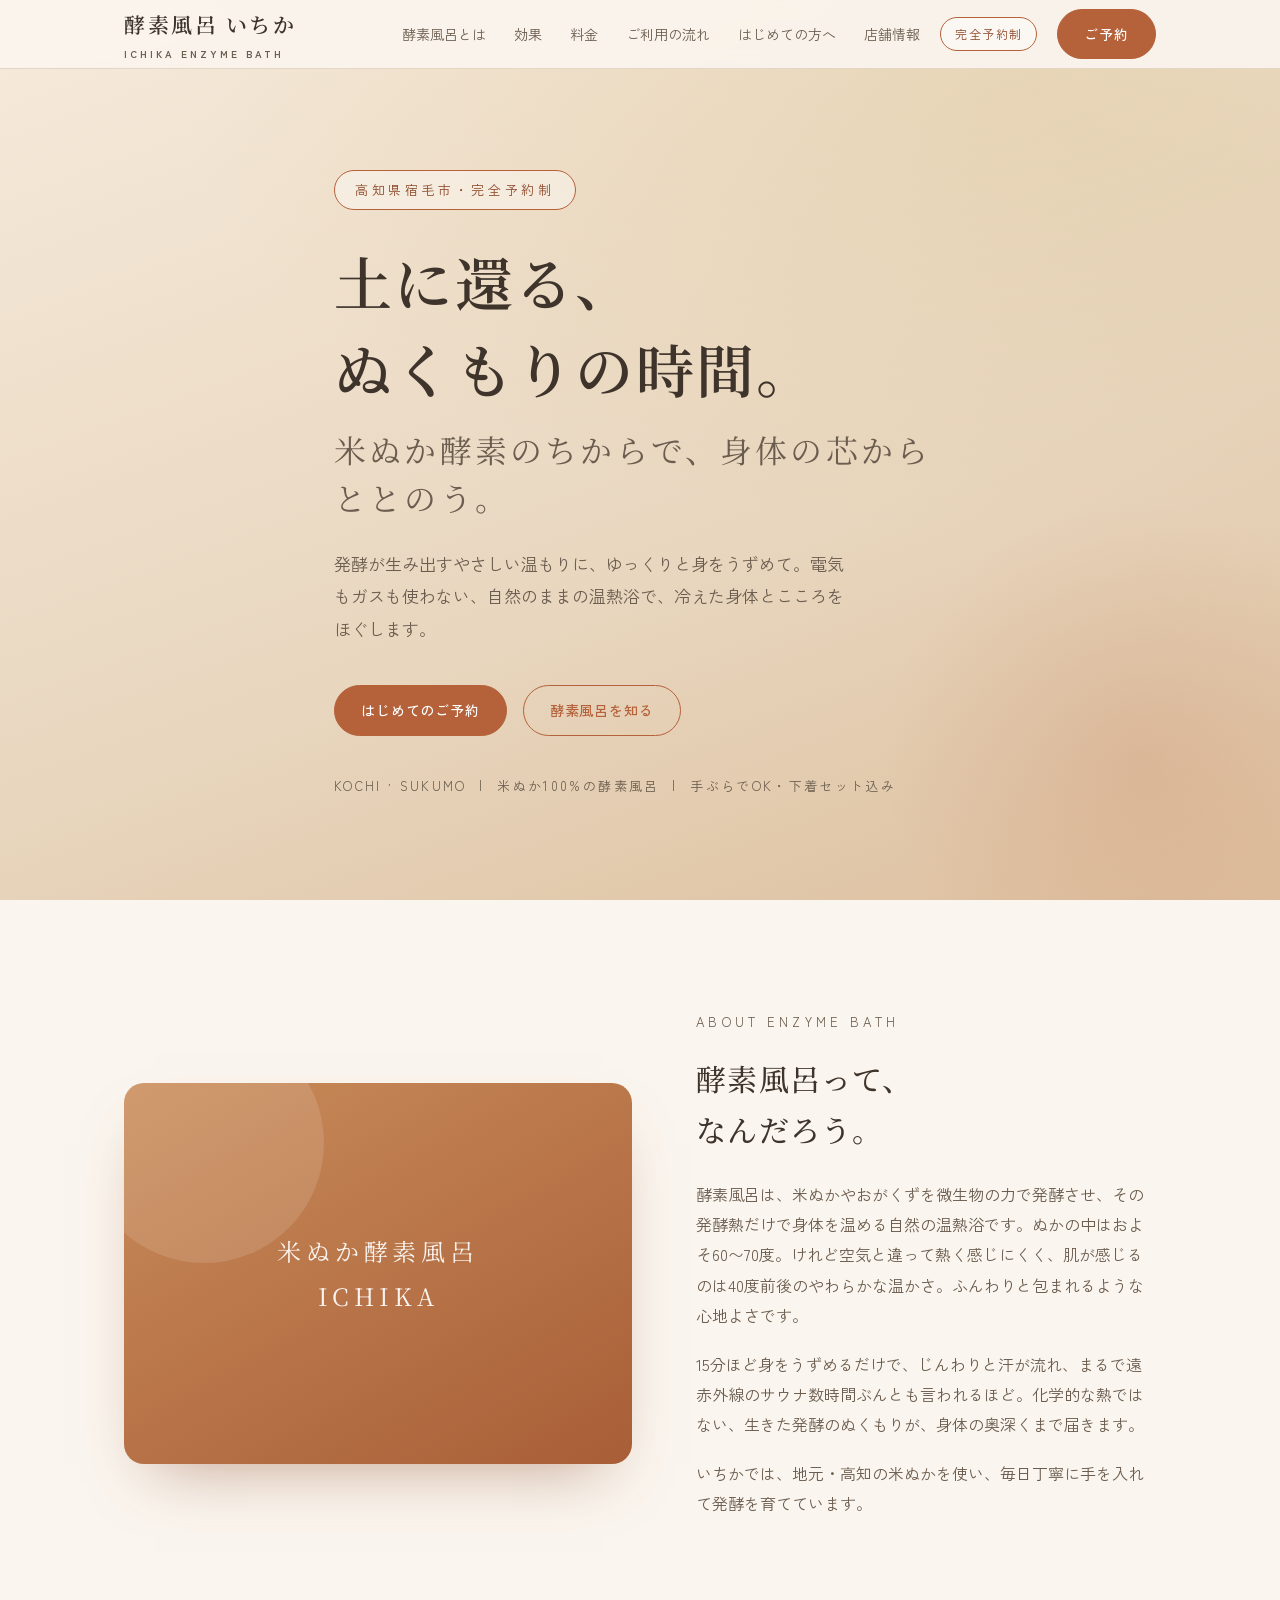
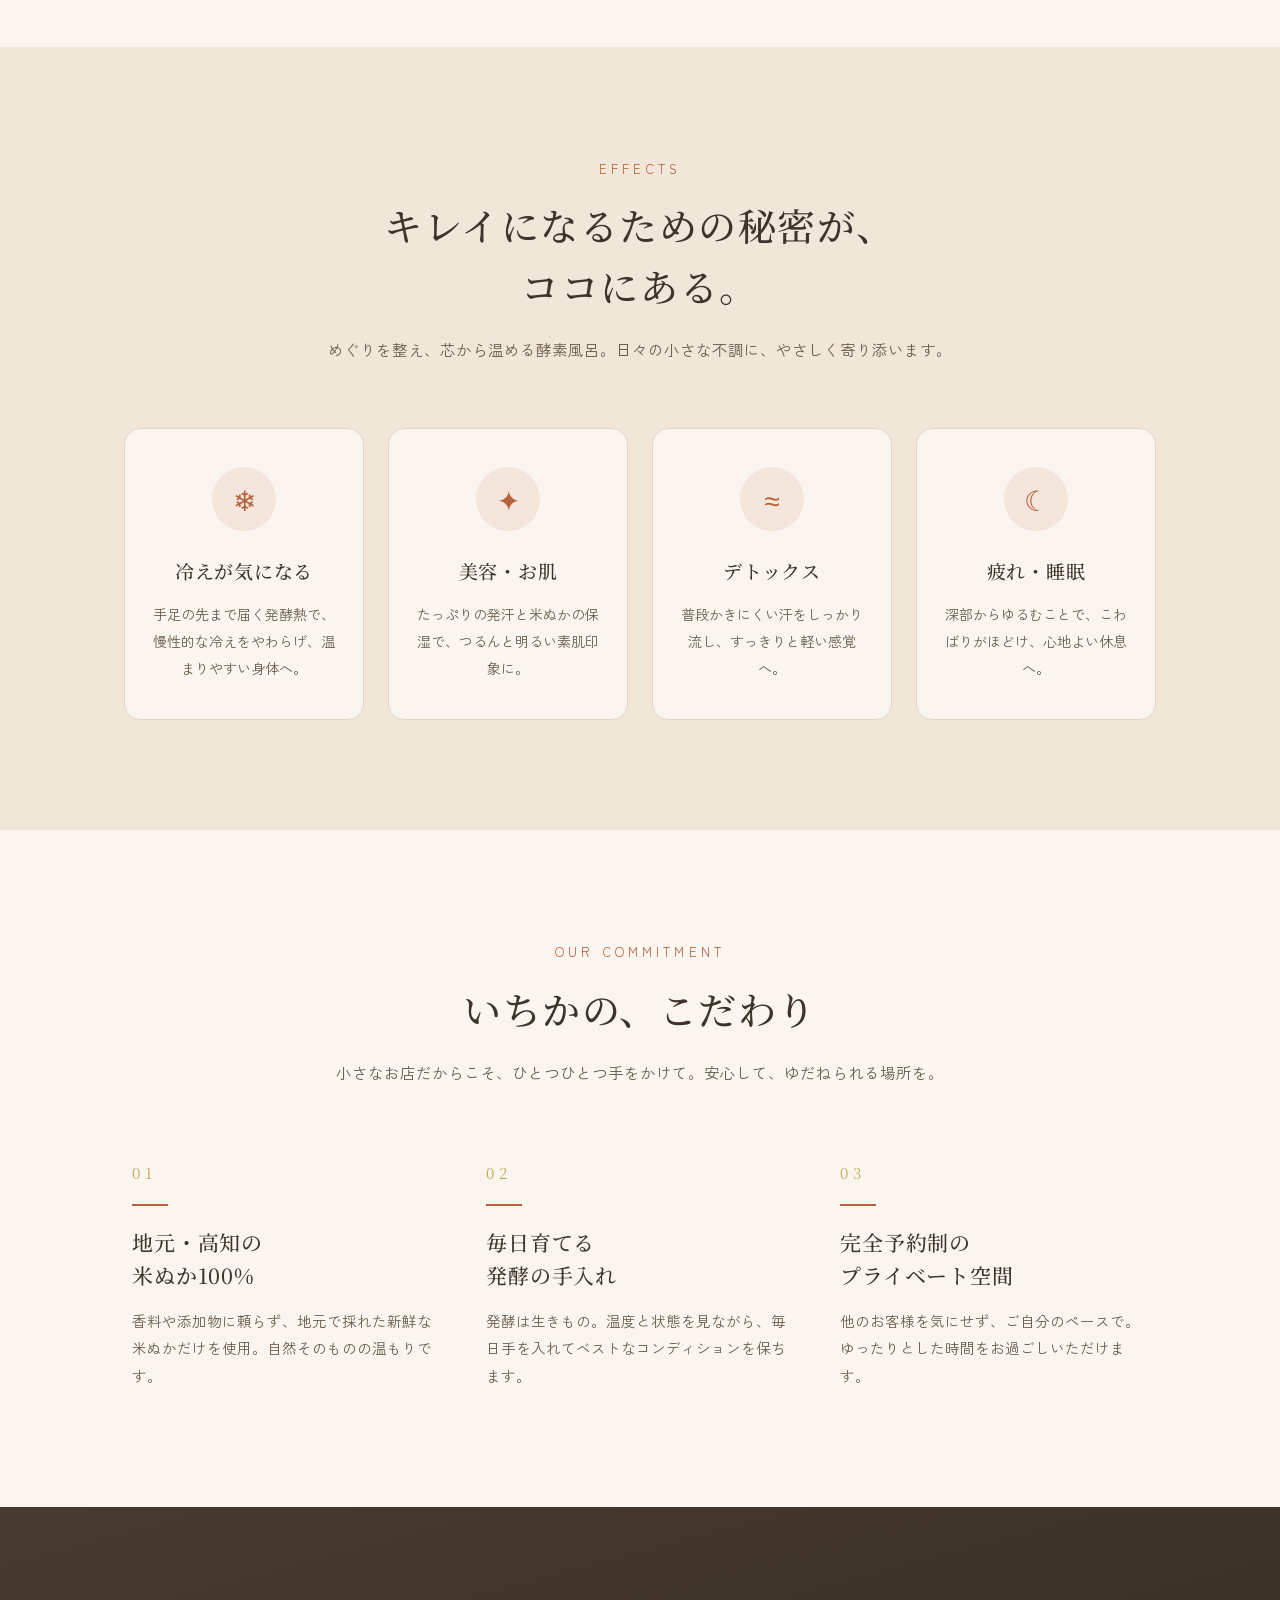
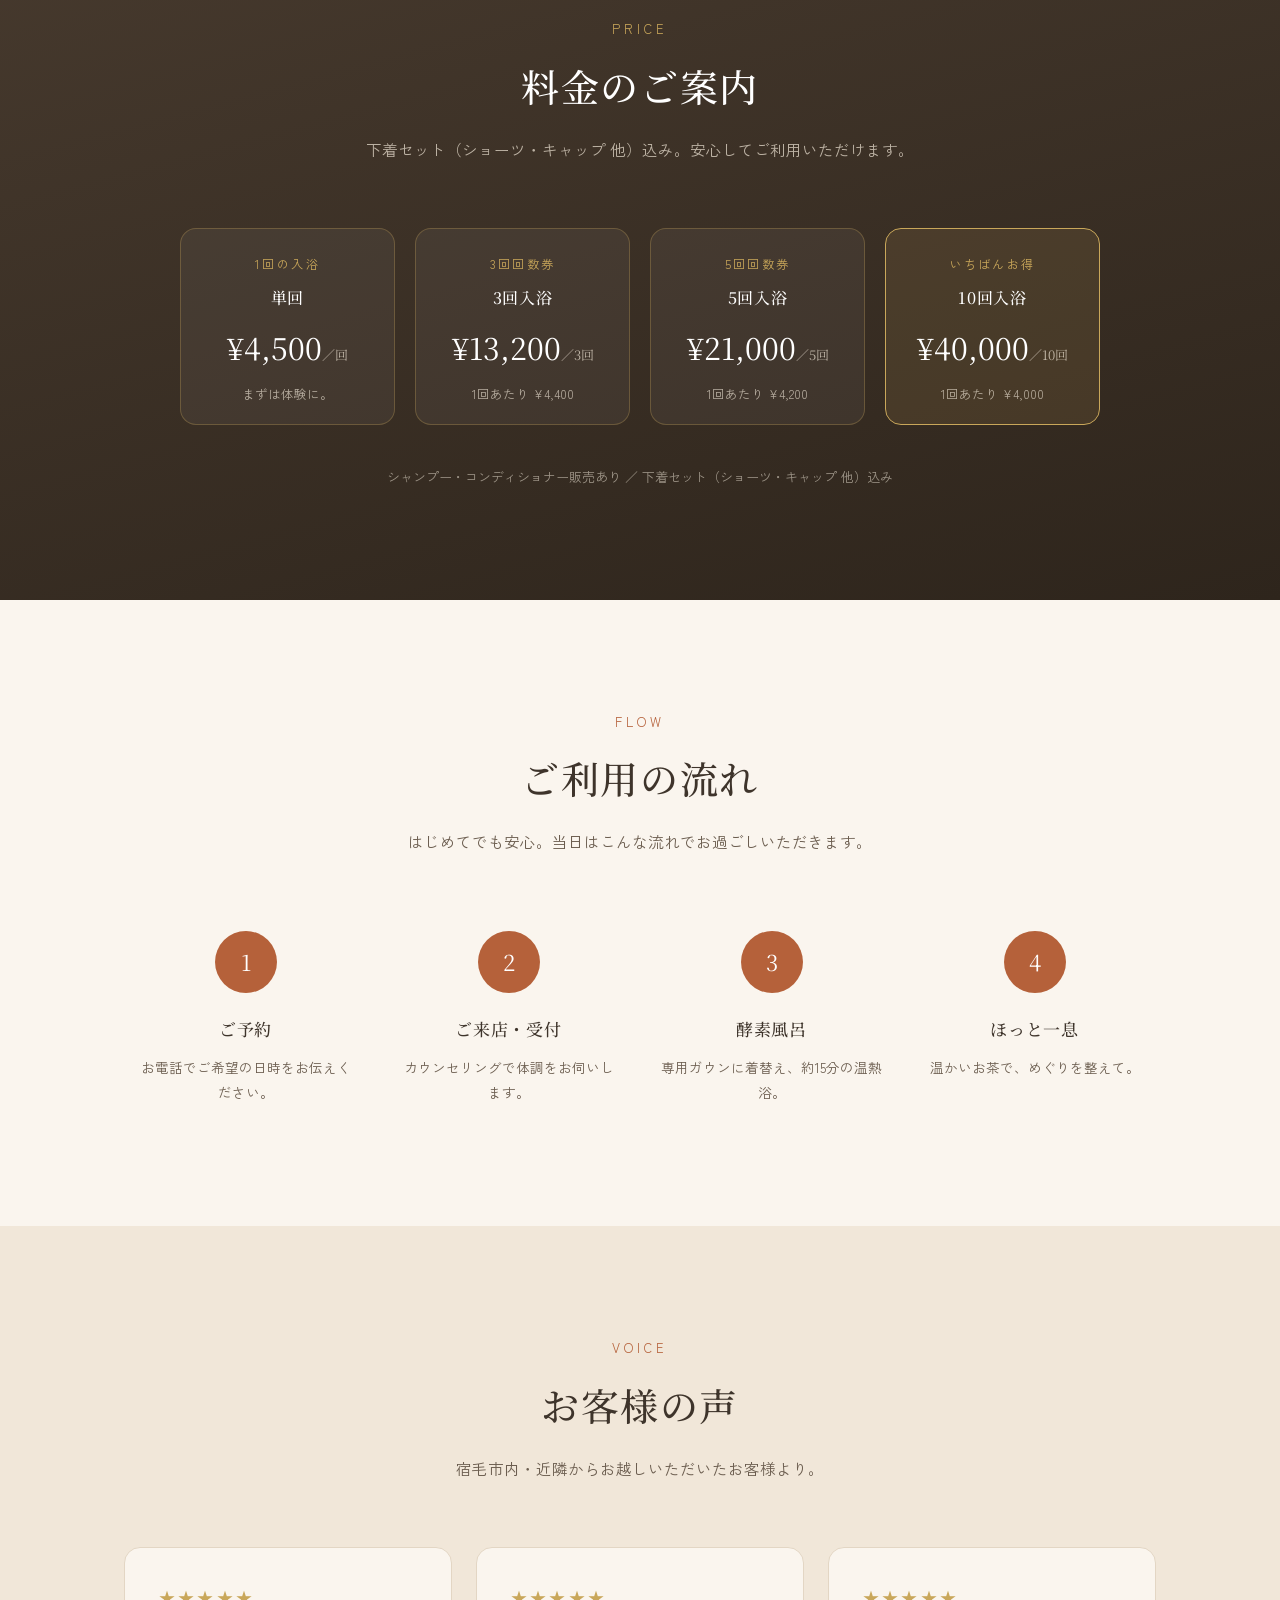
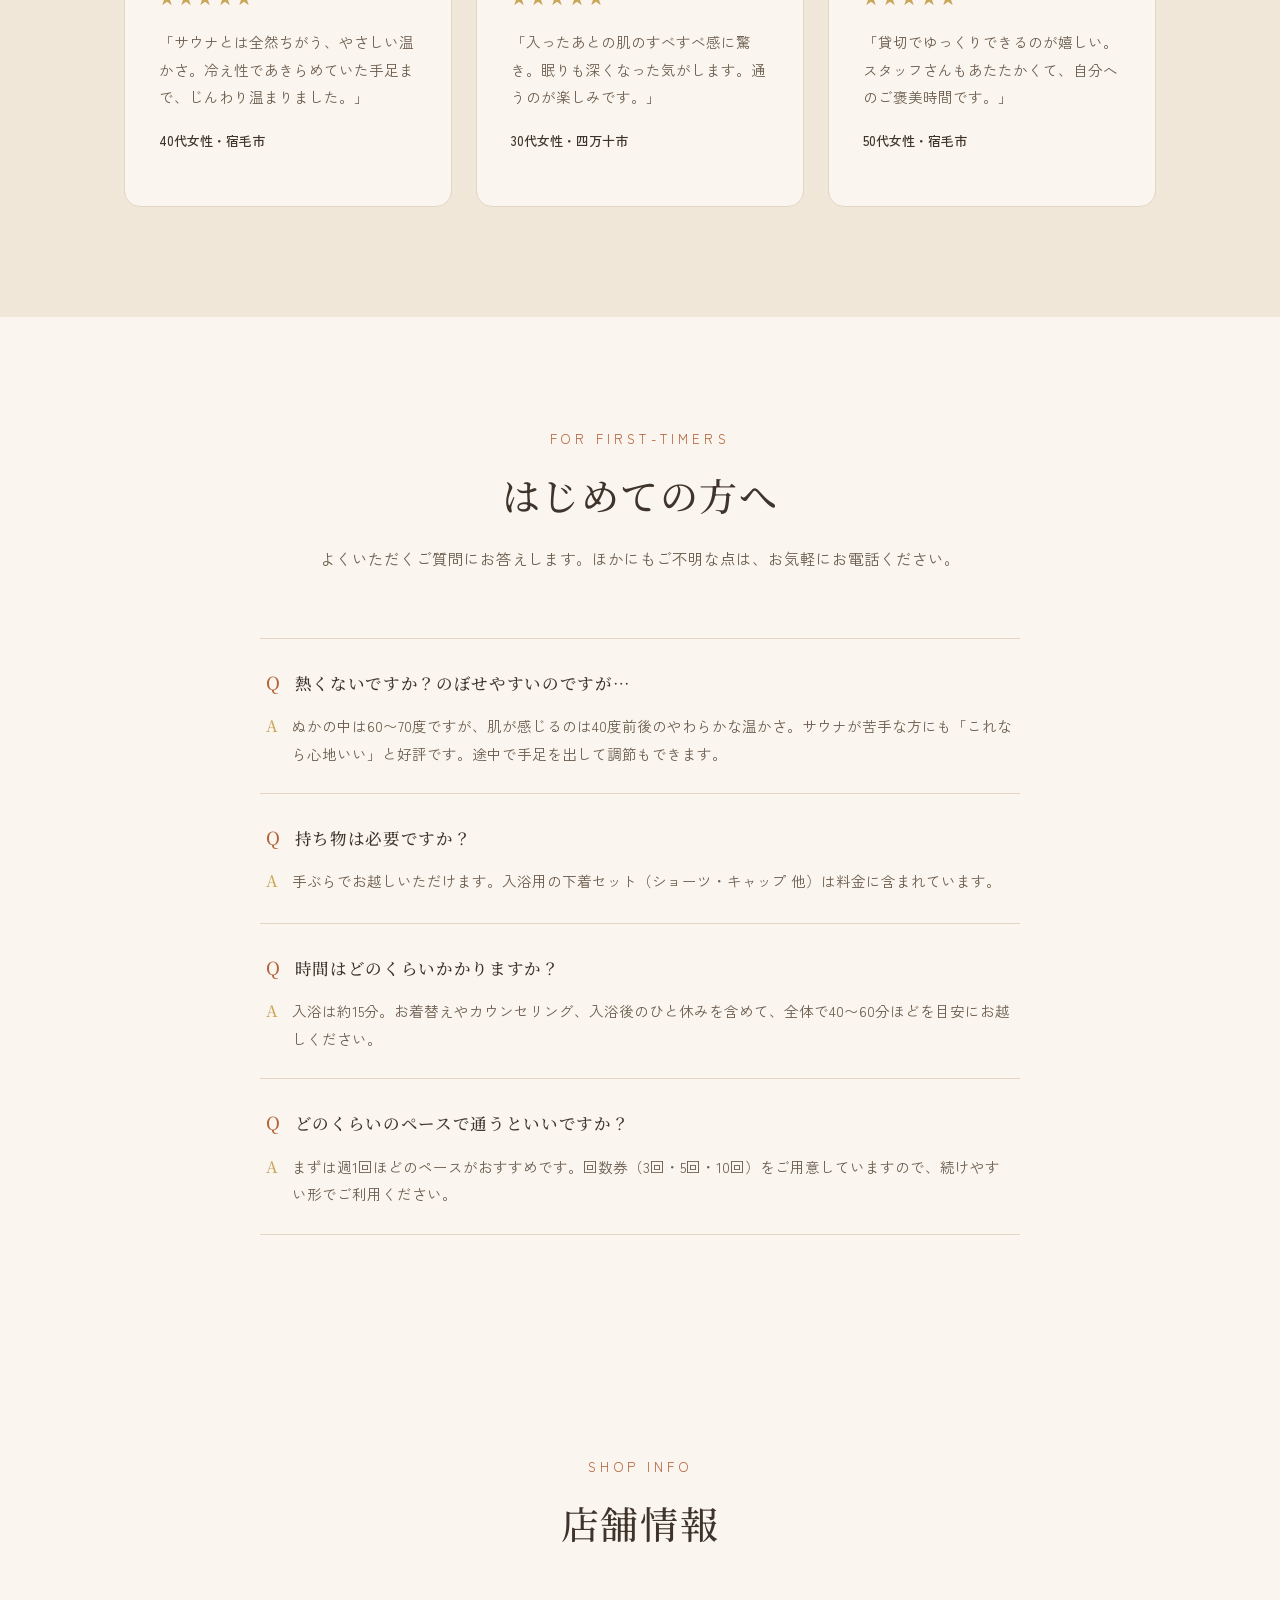
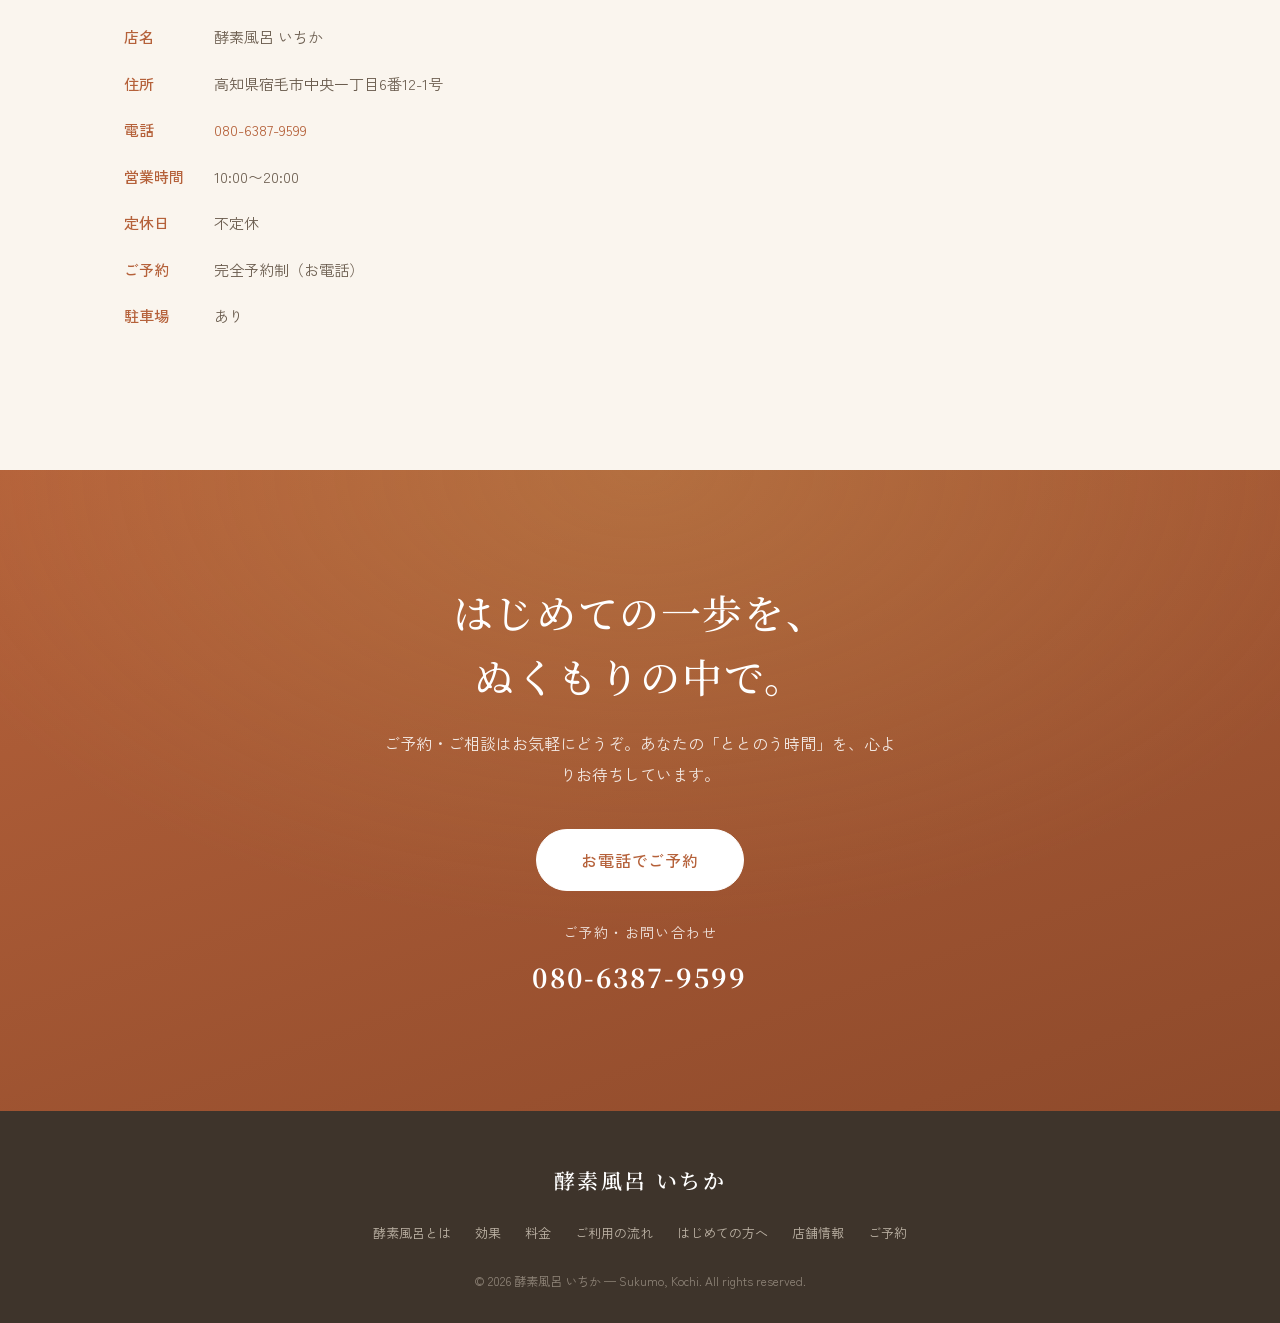
==== index.html @ 20134621 "Add FAQ section, perceived temp, tebura appeal, poster catchphrase" ====
<!DOCTYPE html>
<html lang="ja">
<head>
<meta charset="UTF-8" />
<meta name="viewport" content="width=device-width, initial-scale=1.0" />
<title>酵素風呂 いちか｜高知県宿毛市の米ぬか酵素風呂</title>
<meta name="description" content="高知県宿毛市の米ぬか酵素風呂「いちか」。身体の芯から温まり、ととのう。冷え・美容・デトックスに。完全予約制。" />

<meta property="og:type" content="website" />
<meta property="og:title" content="酵素風呂 いちか｜高知県宿毛市の米ぬか酵素風呂" />
<meta property="og:description" content="身体の芯から温まり、ととのう。冷え・美容・デトックスに、米ぬか100%の酵素風呂。完全予約制。" />
<meta property="og:url" content="https://youguicunxia1-hash.github.io/ichika/" />
<meta property="og:image" content="https://youguicunxia1-hash.github.io/ichika/ogp.jpg" />
<meta property="og:site_name" content="酵素風呂 いちか" />
<meta name="twitter:card" content="summary_large_image" />
<meta name="twitter:title" content="酵素風呂 いちか｜高知県宿毛市の米ぬか酵素風呂" />
<meta name="twitter:description" content="身体の芯から温まり、ととのう。米ぬか100%の酵素風呂。" />
<meta name="twitter:image" content="https://youguicunxia1-hash.github.io/ichika/ogp.jpg" />

<link rel="preconnect" href="https://fonts.googleapis.com" />
<link rel="preconnect" href="https://fonts.gstatic.com" crossorigin />
<link href="https://fonts.googleapis.com/css2?family=Noto+Serif+JP:wght@400;500;600&family=Zen+Kaku+Gothic+New:wght@400;500;700&display=swap" rel="stylesheet" />
<style>
  :root{
    --cream:#FAF5EE;
    --cream-2:#F1E7D9;
    --clay:#B5613A;
    --clay-dark:#8E4A2B;
    --brown:#3E342B;
    --brown-soft:#6B5D4F;
    --sage:#8A9A7B;
    --gold:#C9A75A;
    --line:#E3D6C4;
  }
  *{margin:0;padding:0;box-sizing:border-box}
  html{scroll-behavior:smooth}
  body{
    font-family:"Zen Kaku Gothic New",sans-serif;
    color:var(--brown);
    background:var(--cream);
    line-height:1.9;
    font-size:16px;
    -webkit-font-smoothing:antialiased;
  }
  h1,h2,h3,.serif{font-family:"Noto Serif JP",serif;font-weight:500;letter-spacing:.04em}
  img{max-width:100%;display:block}
  a{color:inherit;text-decoration:none}
  .wrap{max-width:1080px;margin:0 auto;padding:0 24px}
  .accent{color:var(--clay)}

  /* header */
  header{position:fixed;top:0;left:0;right:0;z-index:50;
    background:rgba(250,245,238,.92);backdrop-filter:blur(8px);
    border-bottom:1px solid var(--line)}
  .nav{display:flex;align-items:center;justify-content:space-between;height:68px}
  .logo{font-family:"Noto Serif JP",serif;font-size:21px;font-weight:600;letter-spacing:.12em;white-space:nowrap}
  .logo small{display:block;font-size:10px;letter-spacing:.3em;color:var(--brown-soft);font-family:"Zen Kaku Gothic New"}
  .nav-right{display:flex;align-items:center;gap:20px}
  .nav-links{display:flex;gap:28px;align-items:center;font-size:14px}
  .resv-badge{font-size:12px;letter-spacing:.12em;color:var(--clay-dark);
    border:1px solid var(--clay);border-radius:999px;padding:5px 14px;white-space:nowrap;
    background:rgba(255,255,255,.4)}
  .nav-links a{color:var(--brown-soft);transition:color .2s}
  .nav-links a:hover{color:var(--clay)}
  .btn{display:inline-block;background:var(--clay);color:#fff;padding:11px 26px;border-radius:999px;
    font-size:14px;font-weight:500;letter-spacing:.06em;transition:.25s;border:1px solid var(--clay);white-space:nowrap}
  .btn:hover{background:var(--clay-dark);border-color:var(--clay-dark)}
  .btn-outline{background:transparent;color:var(--clay)}
  .btn-outline:hover{background:var(--clay);color:#fff}
  .nav-toggle{display:none}

  /* hero */
  .hero{position:relative;min-height:100vh;display:flex;align-items:center;
    background:
      radial-gradient(120% 90% at 80% 10%, rgba(201,167,90,.18), transparent 55%),
      linear-gradient(160deg,#F6EADB 0%, #E8D6BE 60%, #DDBF9E 100%);
    overflow:hidden;padding-top:68px}
  .hero::after{content:"";position:absolute;right:-120px;bottom:-120px;width:520px;height:520px;
    border-radius:50%;background:radial-gradient(circle,rgba(181,97,58,.16),transparent 70%)}
  .hero-inner{position:relative;z-index:2;max-width:660px}
  .hero .eyebrow{display:inline-block;font-size:13px;letter-spacing:.28em;color:var(--clay-dark);
    border:1px solid var(--clay);border-radius:999px;padding:7px 20px;margin-bottom:28px;background:rgba(255,255,255,.4)}
  .hero h1{font-size:clamp(34px,6vw,58px);line-height:1.5;font-weight:600;margin-bottom:26px}
  .hero h1 .sm{font-size:.55em;display:block;color:var(--brown-soft);font-weight:400;letter-spacing:.1em;margin-top:14px}
  .hero p{font-size:17px;color:var(--brown-soft);max-width:520px;margin-bottom:40px}
  .hero-cta{display:flex;gap:16px;flex-wrap:wrap}
  .hero .place{margin-top:38px;font-size:13px;letter-spacing:.18em;color:var(--brown-soft)}

  /* section base */
  section.block{padding:110px 0}
  .label{text-align:center;font-size:13px;letter-spacing:.32em;color:var(--clay);margin-bottom:14px}
  .head{text-align:center;font-size:clamp(26px,4vw,38px);margin-bottom:18px;line-height:1.6}
  .lead{text-align:center;color:var(--brown-soft);max-width:640px;margin:0 auto 64px;font-size:15.5px}

  /* about */
  .about{background:var(--cream)}
  .about-grid{display:grid;grid-template-columns:1.05fr .95fr;gap:64px;align-items:center}
  .about-visual{aspect-ratio:4/3;border-radius:20px;
    background:linear-gradient(150deg,#C98C5A,#A85E37);position:relative;overflow:hidden;
    box-shadow:0 30px 60px -30px rgba(142,74,43,.5)}
  .about-visual span{position:absolute;inset:0;display:flex;align-items:center;justify-content:center;
    color:rgba(255,255,255,.92);font-family:"Noto Serif JP";font-size:24px;letter-spacing:.2em;text-align:center}
  .about-visual::before{content:"";position:absolute;width:240px;height:240px;border-radius:50%;
    background:rgba(255,255,255,.12);top:-60px;left:-40px}
  .about h2{font-size:30px;line-height:1.7;margin-bottom:24px}
  .about p{color:var(--brown-soft);margin-bottom:18px}

  /* effects */
  .effects{background:var(--cream-2)}
  .eff-grid{display:grid;grid-template-columns:repeat(auto-fit,minmax(220px,1fr));gap:24px}
  .eff-card{background:var(--cream);border-radius:16px;padding:38px 28px;text-align:center;
    border:1px solid var(--line);transition:.3s}
  .eff-card:hover{transform:translateY(-6px);box-shadow:0 24px 40px -28px rgba(62,52,43,.4)}
  .eff-ic{width:64px;height:64px;border-radius:50%;margin:0 auto 22px;display:flex;align-items:center;
    justify-content:center;font-size:28px;background:rgba(181,97,58,.1);color:var(--clay)}
  .eff-card h3{font-size:19px;margin-bottom:12px}
  .eff-card p{font-size:14px;color:var(--brown-soft)}

  /* commitment */
  .commit-grid{display:grid;grid-template-columns:repeat(auto-fit,minmax(260px,1fr));gap:30px}
  .commit{padding:8px}
  .commit .num{font-family:"Noto Serif JP";font-size:15px;letter-spacing:.3em;color:var(--gold);margin-bottom:16px}
  .commit h3{font-size:21px;margin-bottom:14px;line-height:1.6}
  .commit p{font-size:14.5px;color:var(--brown-soft)}
  .commit-line{width:36px;height:2px;background:var(--clay);margin-bottom:20px}

  /* price */
  .price{background:linear-gradient(165deg,#473A2E,#2E251C);color:#F3E9DA}
  .price .label{color:var(--gold)}
  .price .head{color:#fff}
  .price .lead{color:rgba(243,233,218,.7)}
  .price-grid{display:grid;grid-template-columns:repeat(auto-fit,minmax(195px,1fr));gap:20px;max-width:920px;margin:0 auto}
  .pcard{background:rgba(255,255,255,.05);border:1px solid rgba(201,167,90,.3);border-radius:16px;
    padding:18px 22px;text-align:center}
  .pcard.feature{background:rgba(201,167,90,.12);border-color:var(--gold)}
  .pcard .tag{font-size:12px;letter-spacing:.2em;color:var(--gold)}
  .pcard h3{color:#fff;font-size:16px;margin:5px 0 6px}
  .pcard .amount{font-size:30px;font-family:"Noto Serif JP";color:#fff}
  .pcard .amount small{font-size:13px;color:rgba(243,233,218,.7)}
  .pcard p{font-size:12.5px;color:rgba(243,233,218,.65);margin-top:6px}
  .price .note{text-align:center;margin-top:40px;font-size:13px;color:rgba(243,233,218,.55)}

  /* flow */
  .flow-grid{display:grid;grid-template-columns:repeat(auto-fit,minmax(180px,1fr));gap:20px}
  .step{text-align:center;padding:10px}
  .step .circle{width:62px;height:62px;border-radius:50%;background:var(--clay);color:#fff;
    display:flex;align-items:center;justify-content:center;font-family:"Noto Serif JP";font-size:22px;
    margin:0 auto 20px}
  .step h3{font-size:17px;margin-bottom:10px}
  .step p{font-size:13.5px;color:var(--brown-soft)}

  /* voice */
  .voice{background:var(--cream-2)}
  .v-grid{display:grid;grid-template-columns:repeat(auto-fit,minmax(280px,1fr));gap:24px}
  .v-card{background:var(--cream);border-radius:16px;padding:34px;border:1px solid var(--line)}
  .v-card .stars{color:var(--gold);letter-spacing:.2em;margin-bottom:16px}
  .v-card p{font-size:14.5px;color:var(--brown-soft);margin-bottom:18px}
  .v-card .who{font-size:13px;color:var(--brown);font-weight:500}

  /* faq */
  .faq-list{max-width:760px;margin:0 auto}
  .faq{border-bottom:1px solid var(--line);padding:26px 6px}
  .faq:first-child{border-top:1px solid var(--line)}
  .faq .q{display:flex;gap:14px;align-items:baseline;font-size:16.5px;font-weight:500;
    font-family:"Noto Serif JP",serif;letter-spacing:.04em}
  .faq .q::before{content:"Q";color:var(--clay);font-size:18px;font-family:"Noto Serif JP"}
  .faq .a{display:flex;gap:14px;align-items:baseline;margin-top:12px;font-size:14.5px;
    color:var(--brown-soft)}
  .faq .a::before{content:"A";color:var(--gold);font-size:16px;font-family:"Noto Serif JP";font-weight:500}

  /* info */
  .info-grid{display:grid;grid-template-columns:1fr 1fr;gap:56px;align-items:center}
  .info dl{display:grid;grid-template-columns:90px 1fr;row-gap:18px;font-size:15px}
  .info dt{color:var(--clay);font-weight:500}
  .info dd{color:var(--brown-soft)}
  .map{aspect-ratio:4/3;border-radius:20px;width:100%;border:0;display:block}

  /* cta */
  .cta{background:
      radial-gradient(100% 120% at 50% 0%, rgba(201,167,90,.25), transparent 60%),
      linear-gradient(160deg,#B5613A,#8E4A2B);
    color:#fff;text-align:center}
  .cta h2{font-size:clamp(26px,4vw,40px);margin-bottom:20px;line-height:1.6}
  .cta p{color:rgba(255,255,255,.85);max-width:520px;margin:0 auto 40px}
  .cta .btn{background:#fff;color:var(--clay);border-color:#fff;font-size:16px;padding:15px 44px}
  .cta .btn:hover{background:var(--cream)}
  .cta .tel{margin-top:28px;font-size:14px;letter-spacing:.1em;color:rgba(255,255,255,.85)}
  .cta .tel strong{font-family:"Noto Serif JP";font-size:26px;display:block;margin-top:6px;letter-spacing:.08em}

  /* footer */
  footer{background:var(--brown);color:rgba(243,233,218,.7);padding:50px 0 30px;text-align:center}
  footer .logo{color:#fff;margin-bottom:16px}
  footer .fnav{display:flex;gap:24px;justify-content:center;flex-wrap:wrap;font-size:13px;margin:20px 0}
  footer .fnav a{color:rgba(243,233,218,.7)}
  footer .copy{font-size:12px;color:rgba(243,233,218,.45);margin-top:24px}

  @media(max-width:860px){
    .nav-links{display:none}
    .nav-right{gap:10px}
    .resv-badge{font-size:11px;padding:4px 11px;letter-spacing:.08em}
    .btn{padding:9px 18px;font-size:13px}
    .about-grid,.info-grid{grid-template-columns:1fr;gap:40px}
    section.block{padding:80px 0}
    .hero{min-height:auto;padding:130px 0 90px}
  }
  @media(max-width:460px){
    .wrap{padding:0 16px}
    .nav{height:60px}
    .logo{font-size:15.5px;letter-spacing:.02em}
    .logo small{font-size:9px;letter-spacing:.18em}
    .nav-right{gap:7px}
    .resv-badge{font-size:10px;padding:4px 8px;letter-spacing:0}
    .btn{padding:7px 13px;font-size:12px;letter-spacing:.02em}
    .hero{padding:110px 0 80px}
  }
</style>
</head>
<body>

<header>
  <div class="wrap nav">
    <div class="logo">酵素風呂 いちか<small>ICHIKA ENZYME BATH</small></div>
    <div class="nav-right">
      <nav class="nav-links">
        <a href="#about">酵素風呂とは</a>
        <a href="#effects">効果</a>
        <a href="#price">料金</a>
        <a href="#flow">ご利用の流れ</a>
        <a href="#faq">はじめての方へ</a>
        <a href="#info">店舗情報</a>
      </nav>
      <span class="resv-badge">完全予約制</span>
      <a href="#contact" class="btn">ご予約</a>
    </div>
  </div>
</header>

<section class="hero">
  <div class="wrap hero-inner">
    <span class="eyebrow">高知県宿毛市・完全予約制</span>
    <h1>土に還る、<br>ぬくもりの時間。<span class="sm">米ぬか酵素のちからで、身体の芯からととのう。</span></h1>
    <p>発酵が生み出すやさしい温もりに、ゆっくりと身をうずめて。電気もガスも使わない、自然のままの温熱浴で、冷えた身体とこころをほぐします。</p>
    <div class="hero-cta">
      <a href="#contact" class="btn">はじめてのご予約</a>
      <a href="#about" class="btn btn-outline">酵素風呂を知る</a>
    </div>
    <div class="place">KOCHI · SUKUMO &nbsp;|&nbsp; 米ぬか100%の酵素風呂 &nbsp;|&nbsp; 手ぶらでOK・下着セット込み</div>
  </div>
</section>

<section class="block about" id="about">
  <div class="wrap">
    <div class="about-grid">
      <div class="about-visual"><span>米ぬか酵素風呂<br>ICHIKA</span></div>
      <div>
        <p class="label" style="text-align:left">ABOUT ENZYME BATH</p>
        <h2>酵素風呂って、<br>なんだろう。</h2>
        <p>酵素風呂は、米ぬかやおがくずを微生物の力で発酵させ、その発酵熱だけで身体を温める自然の温熱浴です。ぬかの中はおよそ60〜70度。けれど空気と違って熱く感じにくく、肌が感じるのは40度前後のやわらかな温かさ。ふんわりと包まれるような心地よさです。</p>
        <p>15分ほど身をうずめるだけで、じんわりと汗が流れ、まるで遠赤外線のサウナ数時間ぶんとも言われるほど。化学的な熱ではない、生きた発酵のぬくもりが、身体の奥深くまで届きます。</p>
        <p>いちかでは、地元・高知の米ぬかを使い、毎日丁寧に手を入れて発酵を育てています。</p>
      </div>
    </div>
  </div>
</section>

<section class="block effects" id="effects">
  <div class="wrap">
    <p class="label">EFFECTS</p>
    <h2 class="head">キレイになるための秘密が、<br>ココにある。</h2>
    <p class="lead">めぐりを整え、芯から温める酵素風呂。日々の小さな不調に、やさしく寄り添います。</p>
    <div class="eff-grid">
      <div class="eff-card"><div class="eff-ic">❄</div><h3>冷えが気になる</h3><p>手足の先まで届く発酵熱で、慢性的な冷えをやわらげ、温まりやすい身体へ。</p></div>
      <div class="eff-card"><div class="eff-ic">✦</div><h3>美容・お肌</h3><p>たっぷりの発汗と米ぬかの保湿で、つるんと明るい素肌印象に。</p></div>
      <div class="eff-card"><div class="eff-ic">≈</div><h3>デトックス</h3><p>普段かきにくい汗をしっかり流し、すっきりと軽い感覚へ。</p></div>
      <div class="eff-card"><div class="eff-ic">☾</div><h3>疲れ・睡眠</h3><p>深部からゆるむことで、こわばりがほどけ、心地よい休息へ。</p></div>
    </div>
  </div>
</section>

<section class="block">
  <div class="wrap">
    <p class="label">OUR COMMITMENT</p>
    <h2 class="head">いちかの、こだわり</h2>
    <p class="lead">小さなお店だからこそ、ひとつひとつ手をかけて。安心して、ゆだねられる場所を。</p>
    <div class="commit-grid">
      <div class="commit"><p class="num">01</p><div class="commit-line"></div><h3>地元・高知の<br>米ぬか100%</h3><p>香料や添加物に頼らず、地元で採れた新鮮な米ぬかだけを使用。自然そのものの温もりです。</p></div>
      <div class="commit"><p class="num">02</p><div class="commit-line"></div><h3>毎日育てる<br>発酵の手入れ</h3><p>発酵は生きもの。温度と状態を見ながら、毎日手を入れてベストなコンディションを保ちます。</p></div>
      <div class="commit"><p class="num">03</p><div class="commit-line"></div><h3>完全予約制の<br>プライベート空間</h3><p>他のお客様を気にせず、ご自分のペースで。ゆったりとした時間をお過ごしいただけます。</p></div>
    </div>
  </div>
</section>

<section class="block price" id="price">
  <div class="wrap">
    <p class="label">PRICE</p>
    <h2 class="head">料金のご案内</h2>
    <p class="lead">下着セット（ショーツ・キャップ 他）込み。安心してご利用いただけます。</p>
    <div class="price-grid">
      <div class="pcard">
        <span class="tag">1回の入浴</span>
        <h3>単回</h3>
        <div class="amount">¥4,500<small>／回</small></div>
        <p>まずは体験に。</p>
      </div>
      <div class="pcard">
        <span class="tag">3回回数券</span>
        <h3>3回入浴</h3>
        <div class="amount">¥13,200<small>／3回</small></div>
        <p>1回あたり ¥4,400</p>
      </div>
      <div class="pcard">
        <span class="tag">5回回数券</span>
        <h3>5回入浴</h3>
        <div class="amount">¥21,000<small>／5回</small></div>
        <p>1回あたり ¥4,200</p>
      </div>
      <div class="pcard feature">
        <span class="tag">いちばんお得</span>
        <h3>10回入浴</h3>
        <div class="amount">¥40,000<small>／10回</small></div>
        <p>1回あたり ¥4,000</p>
      </div>
    </div>
    <p class="note">シャンプー・コンディショナー販売あり ／ 下着セット（ショーツ・キャップ 他）込み</p>
  </div>
</section>

<section class="block" id="flow">
  <div class="wrap">
    <p class="label">FLOW</p>
    <h2 class="head">ご利用の流れ</h2>
    <p class="lead">はじめてでも安心。当日はこんな流れでお過ごしいただきます。</p>
    <div class="flow-grid">
      <div class="step"><div class="circle">1</div><h3>ご予約</h3><p>お電話でご希望の日時をお伝えください。</p></div>
      <div class="step"><div class="circle">2</div><h3>ご来店・受付</h3><p>カウンセリングで体調をお伺いします。</p></div>
      <div class="step"><div class="circle">3</div><h3>酵素風呂</h3><p>専用ガウンに着替え、約15分の温熱浴。</p></div>
      <div class="step"><div class="circle">4</div><h3>ほっと一息</h3><p>温かいお茶で、めぐりを整えて。</p></div>
    </div>
  </div>
</section>

<section class="block voice">
  <div class="wrap">
    <p class="label">VOICE</p>
    <h2 class="head">お客様の声</h2>
    <p class="lead">宿毛市内・近隣からお越しいただいたお客様より。</p>
    <div class="v-grid">
      <div class="v-card"><div class="stars">★★★★★</div><p>「サウナとは全然ちがう、やさしい温かさ。冷え性であきらめていた手足まで、じんわり温まりました。」</p><p class="who">40代女性・宿毛市</p></div>
      <div class="v-card"><div class="stars">★★★★★</div><p>「入ったあとの肌のすべすべ感に驚き。眠りも深くなった気がします。通うのが楽しみです。」</p><p class="who">30代女性・四万十市</p></div>
      <div class="v-card"><div class="stars">★★★★★</div><p>「貸切でゆっくりできるのが嬉しい。スタッフさんもあたたかくて、自分へのご褒美時間です。」</p><p class="who">50代女性・宿毛市</p></div>
    </div>
  </div>
</section>

<section class="block" id="faq">
  <div class="wrap">
    <p class="label">FOR FIRST-TIMERS</p>
    <h2 class="head">はじめての方へ</h2>
    <p class="lead">よくいただくご質問にお答えします。ほかにもご不明な点は、お気軽にお電話ください。</p>
    <div class="faq-list">
      <div class="faq">
        <p class="q">熱くないですか？のぼせやすいのですが…</p>
        <p class="a">ぬかの中は60〜70度ですが、肌が感じるのは40度前後のやわらかな温かさ。サウナが苦手な方にも「これなら心地いい」と好評です。途中で手足を出して調節もできます。</p>
      </div>
      <div class="faq">
        <p class="q">持ち物は必要ですか？</p>
        <p class="a">手ぶらでお越しいただけます。入浴用の下着セット（ショーツ・キャップ 他）は料金に含まれています。</p>
      </div>
      <div class="faq">
        <p class="q">時間はどのくらいかかりますか？</p>
        <p class="a">入浴は約15分。お着替えやカウンセリング、入浴後のひと休みを含めて、全体で40〜60分ほどを目安にお越しください。</p>
      </div>
      <div class="faq">
        <p class="q">どのくらいのペースで通うといいですか？</p>
        <p class="a">まずは週1回ほどのペースがおすすめです。回数券（3回・5回・10回）をご用意していますので、続けやすい形でご利用ください。</p>
      </div>
    </div>
  </div>
</section>

<section class="block" id="info">
  <div class="wrap">
    <p class="label">SHOP INFO</p>
    <h2 class="head">店舗情報</h2>
    <div class="info-grid" style="margin-top:40px">
      <div class="info">
        <dl>
          <dt>店名</dt><dd>酵素風呂 いちか</dd>
          <dt>住所</dt><dd>高知県宿毛市中央一丁目6番12-1号</dd>
          <dt>電話</dt><dd><a href="tel:08063879599" style="color:var(--clay)">080-6387-9599</a></dd>
          <dt>営業時間</dt><dd>10:00〜20:00</dd>
          <dt>定休日</dt><dd>不定休</dd>
          <dt>ご予約</dt><dd>完全予約制（お電話）</dd>
          <dt>駐車場</dt><dd>あり</dd>
        </dl>
      </div>
      <iframe class="map" src="https://maps.google.com/maps?q=%E9%AB%98%E7%9F%A5%E7%9C%8C%E5%AE%BF%E6%AF%9B%E5%B8%82%E4%B8%AD%E5%A4%AE%E4%B8%80%E4%B8%81%E7%9B%AE6%E7%95%AA12-1%E5%8F%B7&z=16&output=embed" loading="lazy" referrerpolicy="no-referrer-when-downgrade" title="酵素風呂 いちか 地図"></iframe>
    </div>
  </div>
</section>

<section class="block cta" id="contact">
  <div class="wrap">
    <h2>はじめての一歩を、<br>ぬくもりの中で。</h2>
    <p>ご予約・ご相談はお気軽にどうぞ。あなたの「ととのう時間」を、心よりお待ちしています。</p>
    <a href="tel:08063879599" class="btn">お電話でご予約</a>
    <div class="tel">ご予約・お問い合わせ<strong><a href="tel:08063879599" style="color:#fff">080-6387-9599</a></strong></div>
  </div>
</section>

<footer>
  <div class="wrap">
    <div class="logo">酵素風呂 いちか</div>
    <div class="fnav">
      <a href="#about">酵素風呂とは</a>
      <a href="#effects">効果</a>
      <a href="#price">料金</a>
      <a href="#flow">ご利用の流れ</a>
      <a href="#faq">はじめての方へ</a>
      <a href="#info">店舗情報</a>
      <a href="#contact">ご予約</a>
    </div>
    <p class="copy">© 2026 酵素風呂 いちか — Sukumo, Kochi. All rights reserved.</p>
  </div>
</footer>

</body>
</html>
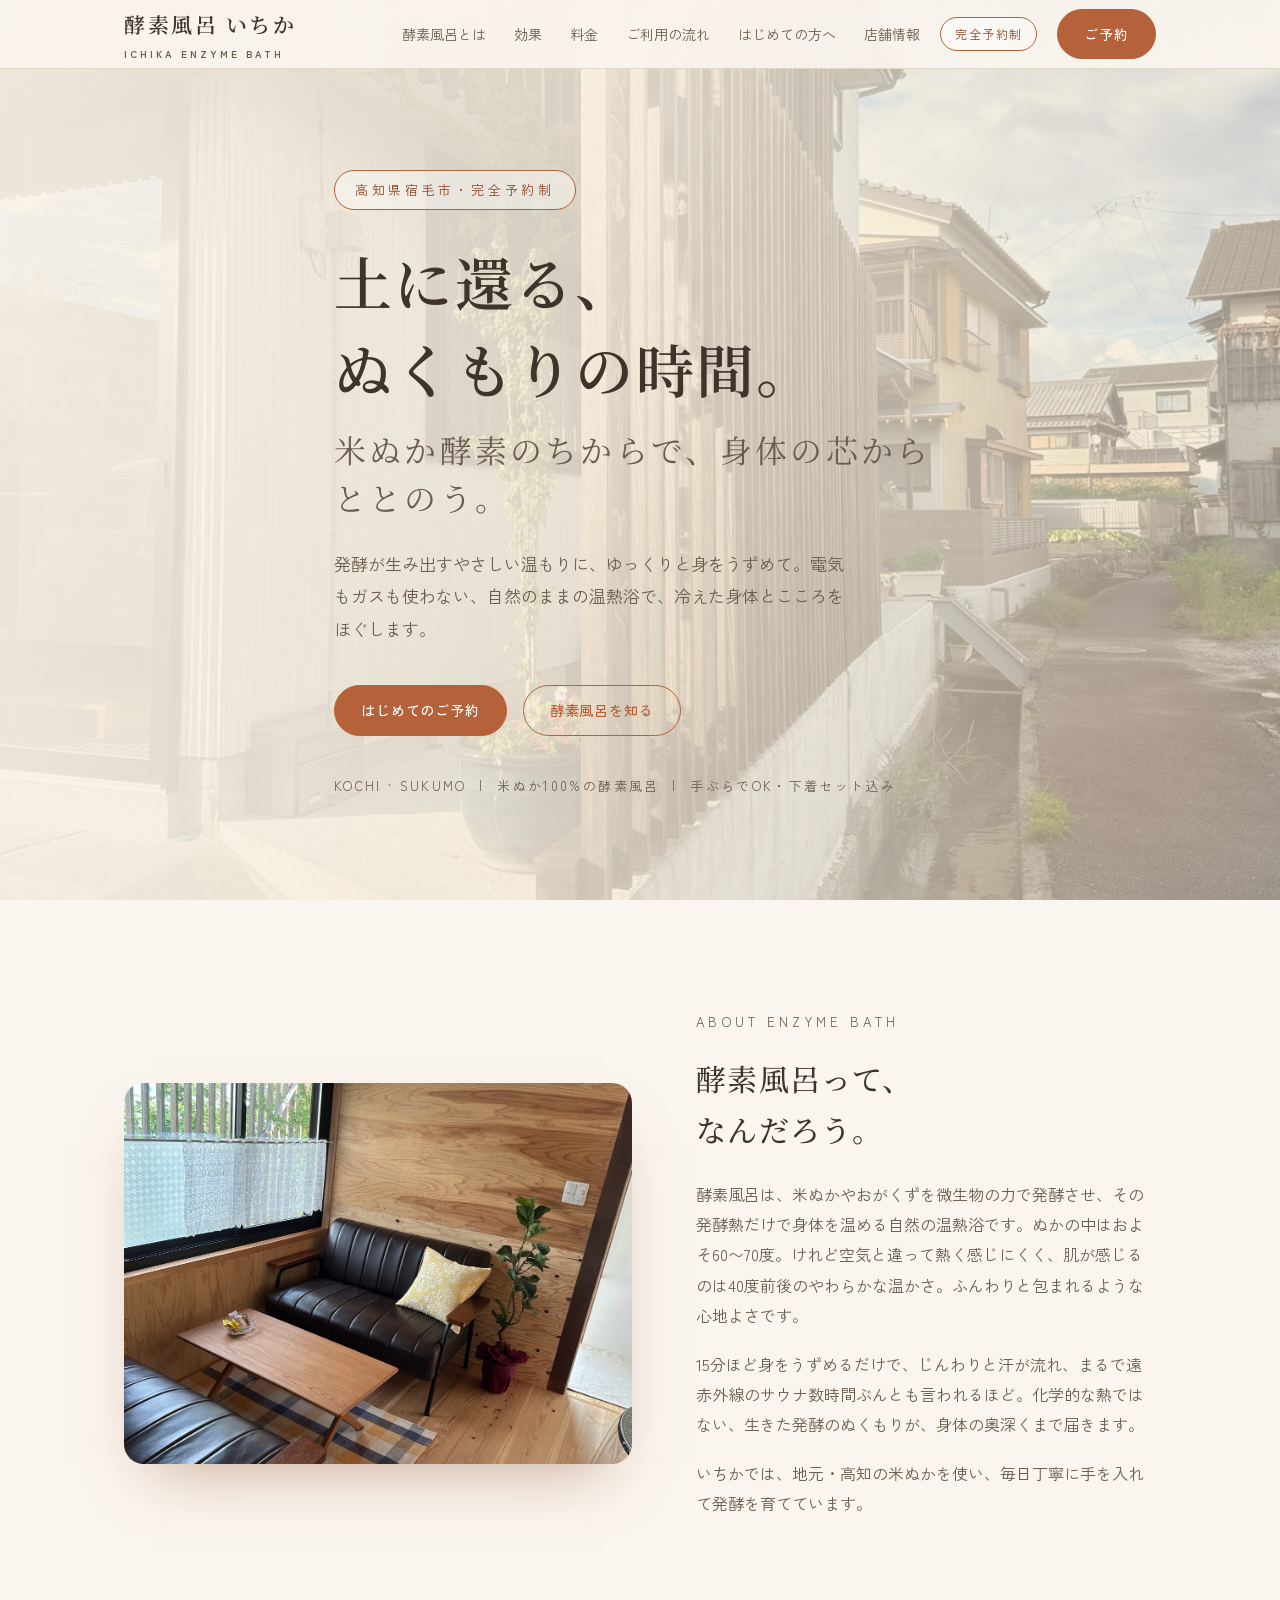
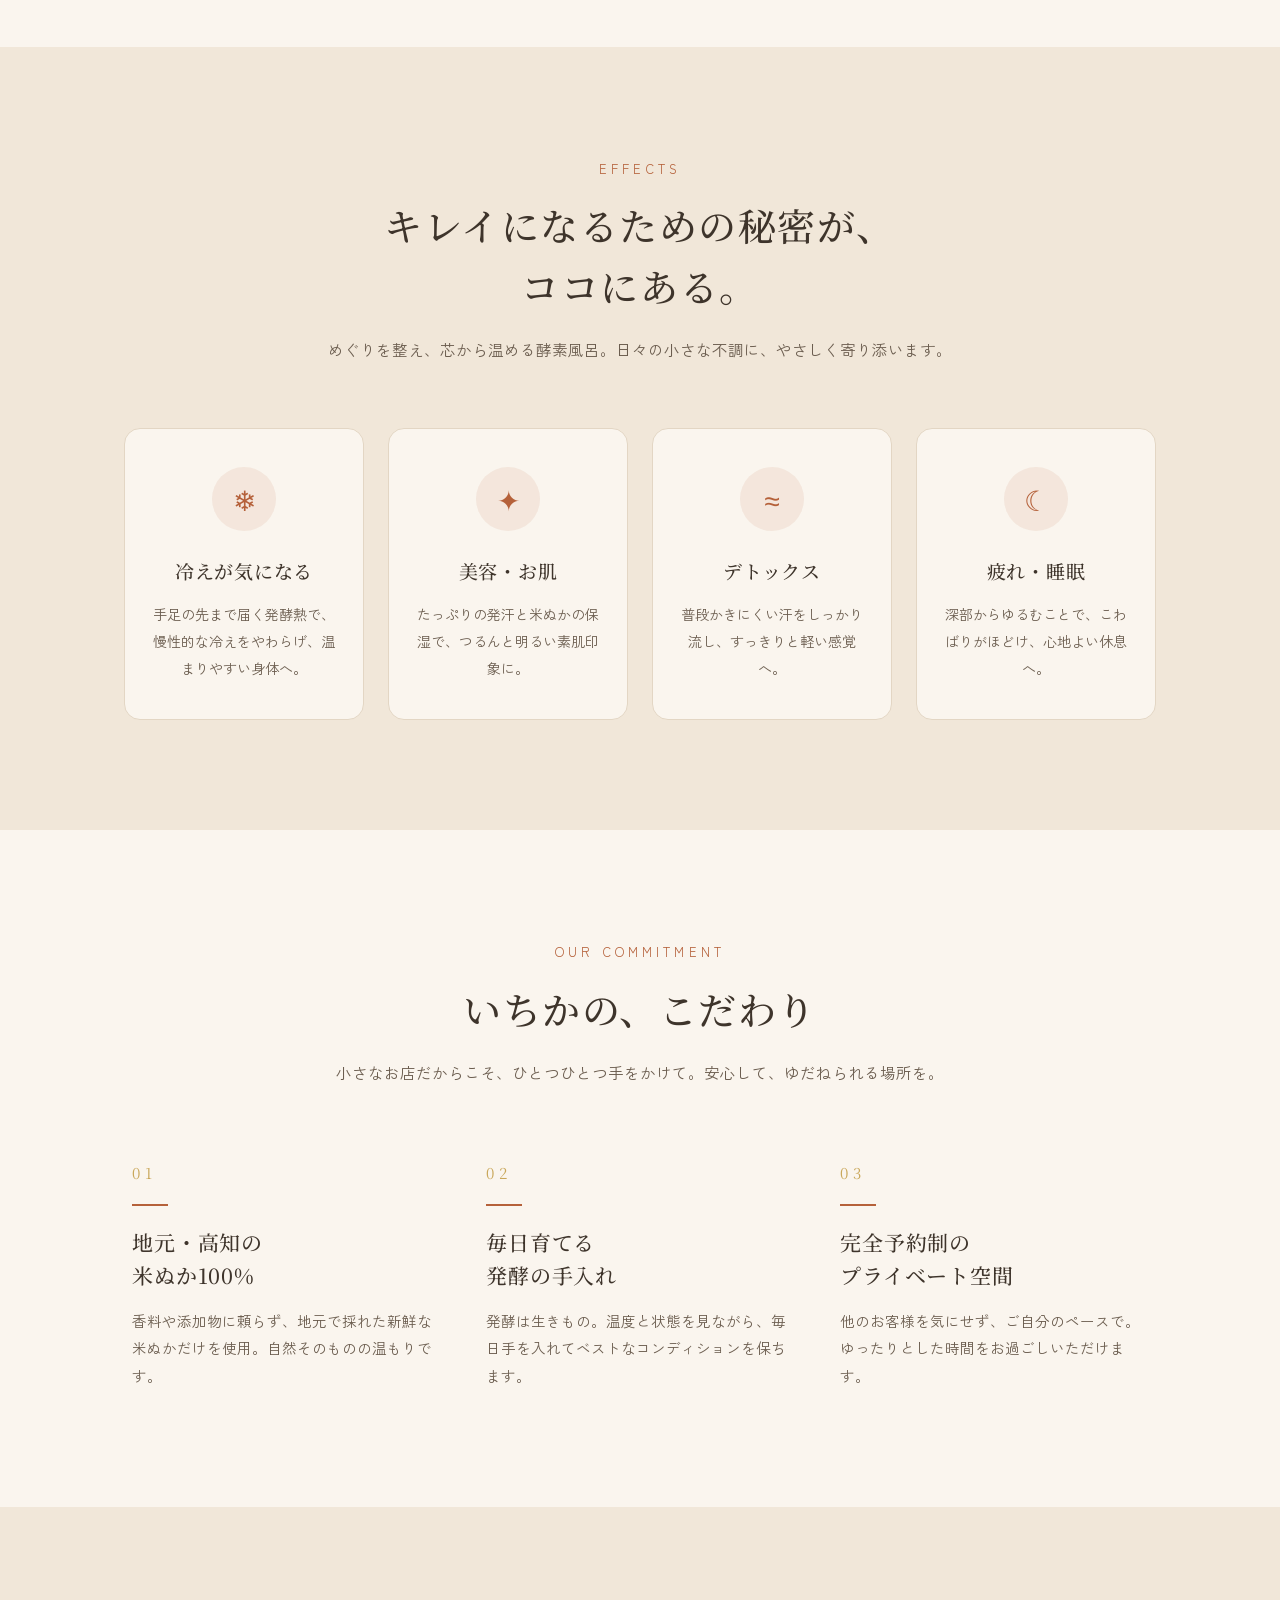
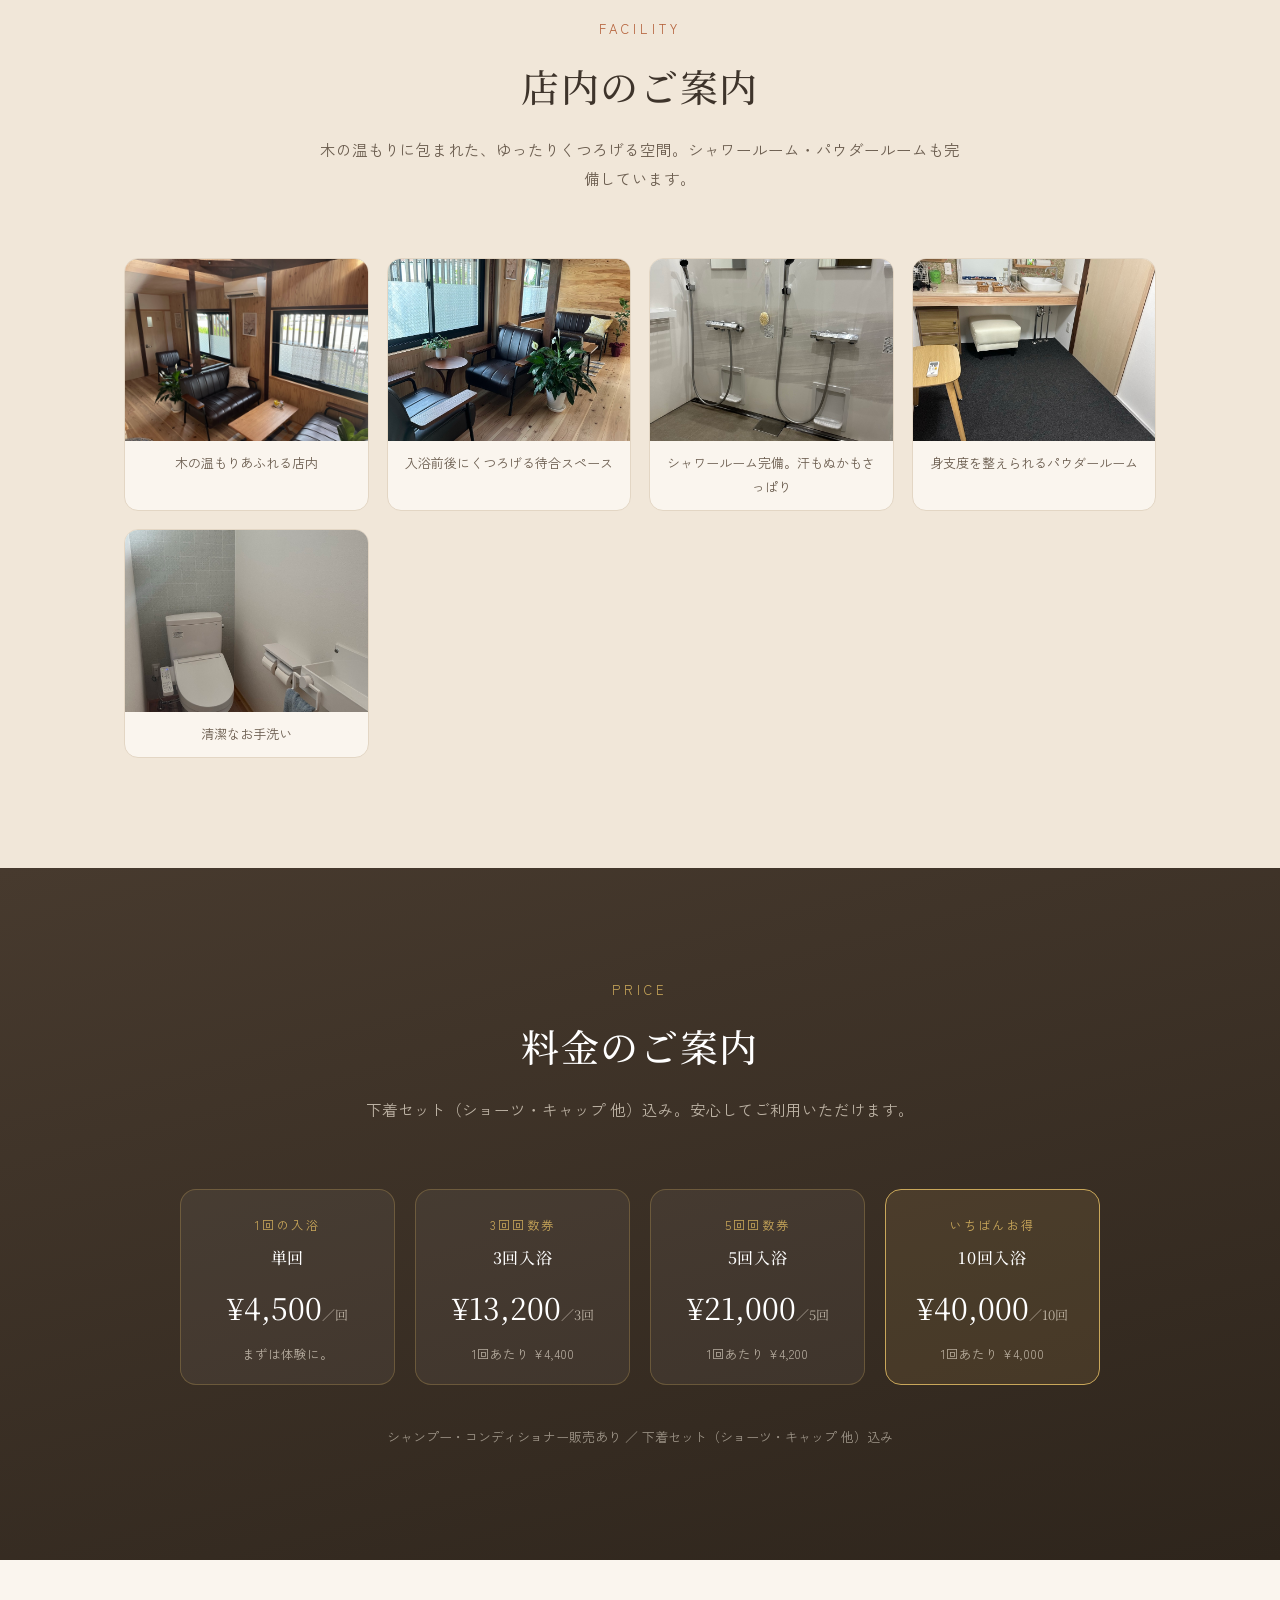
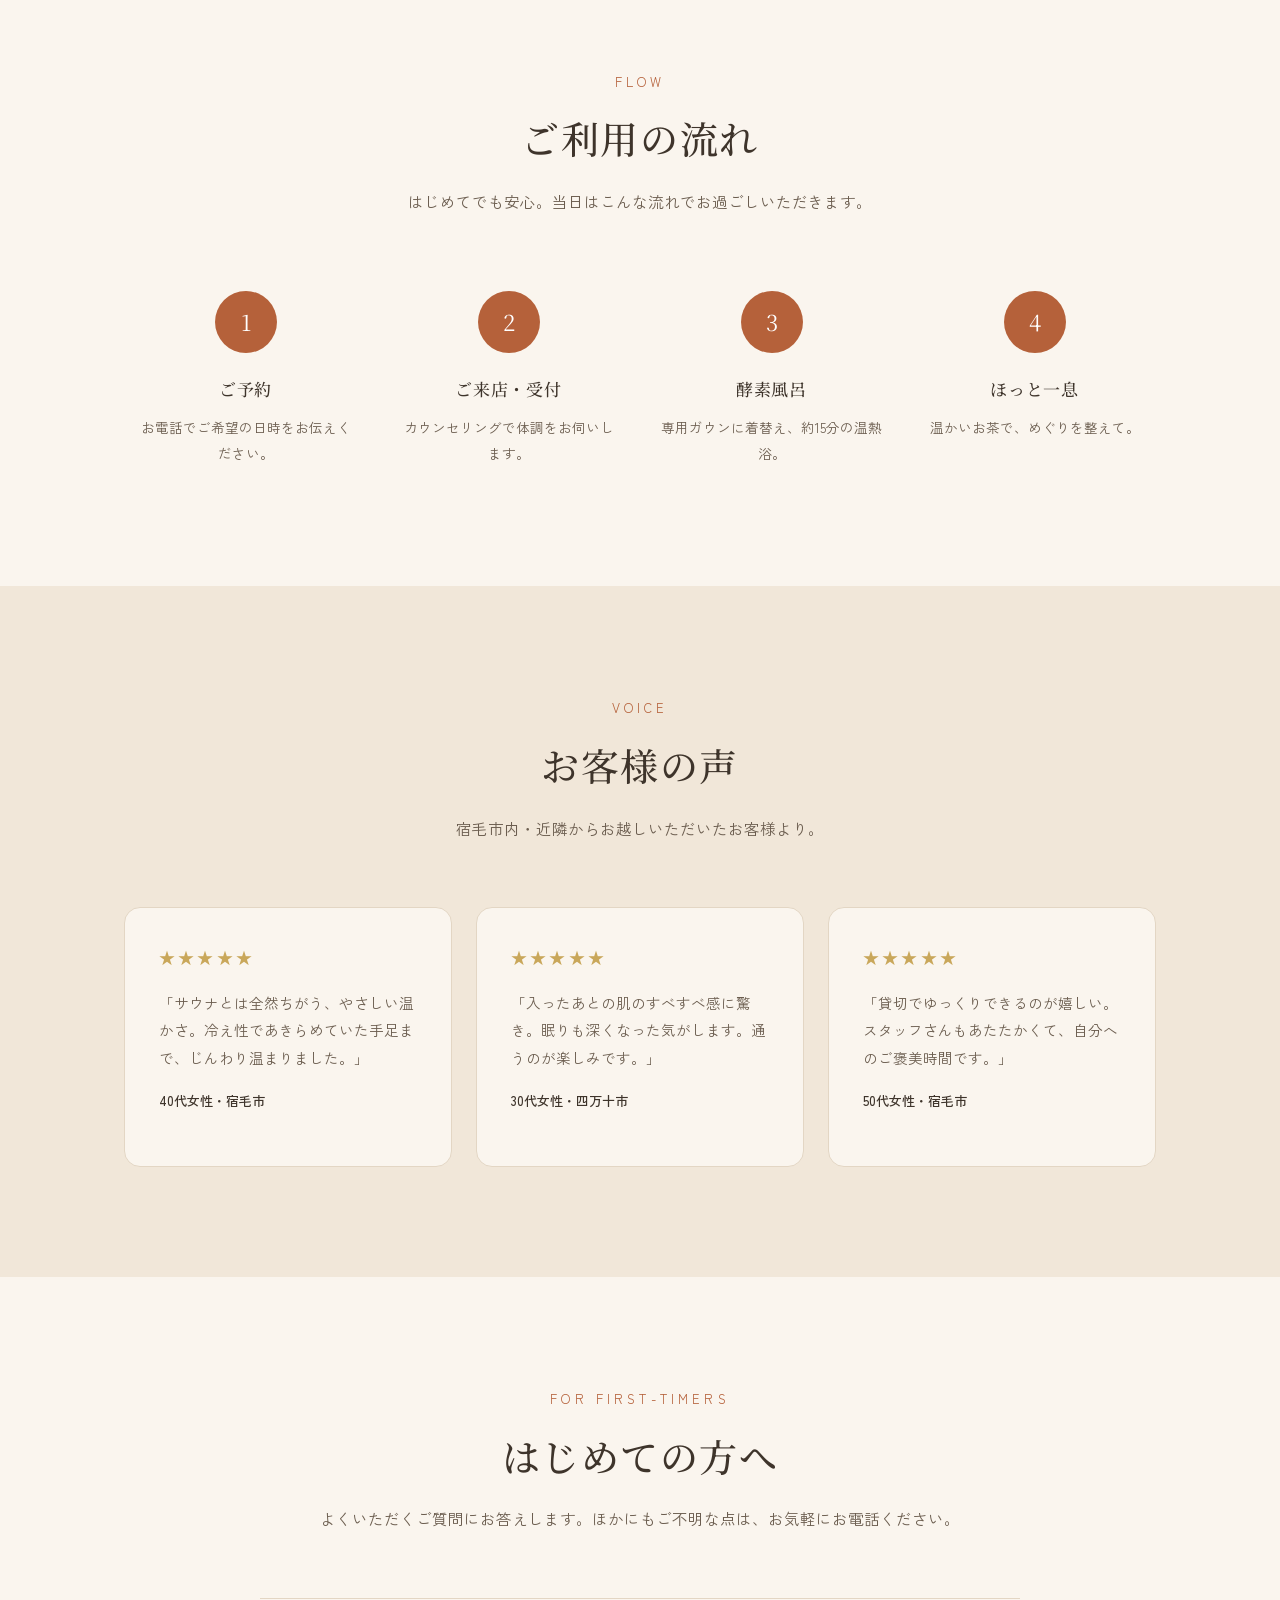
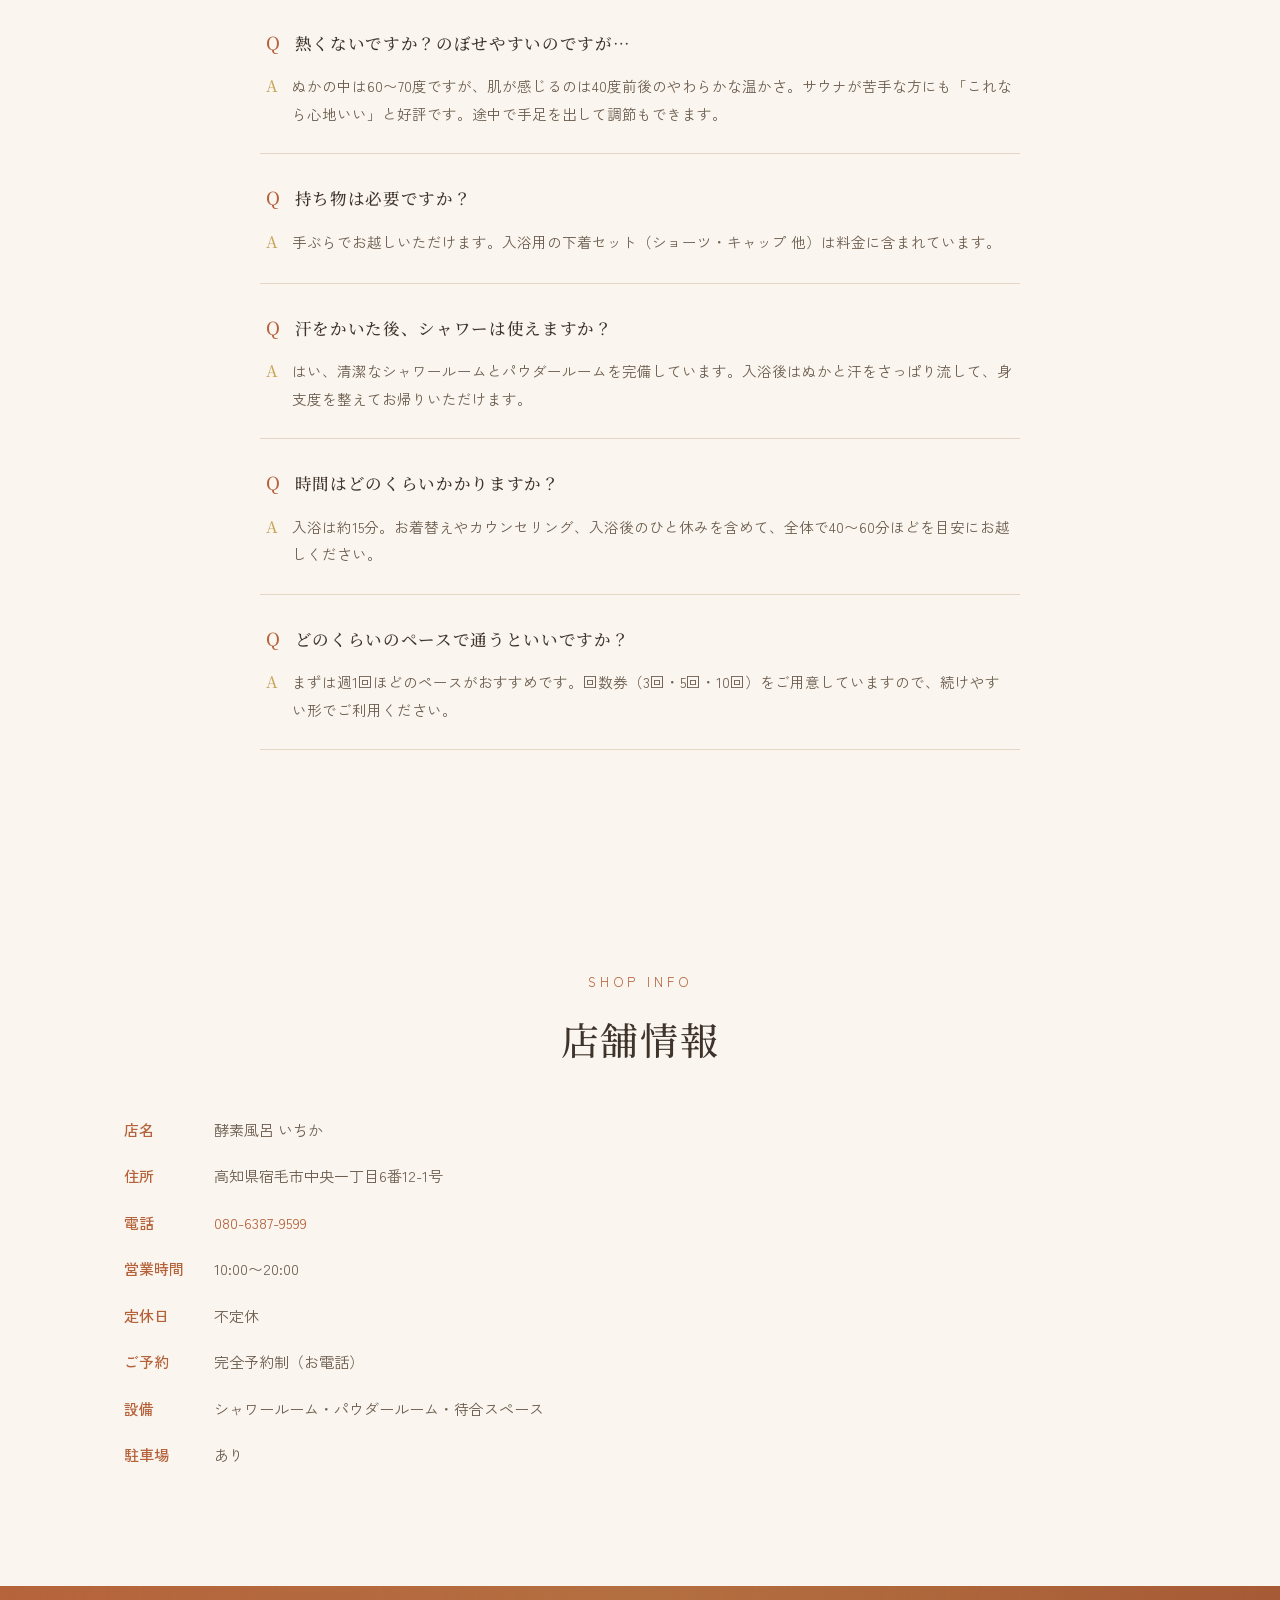
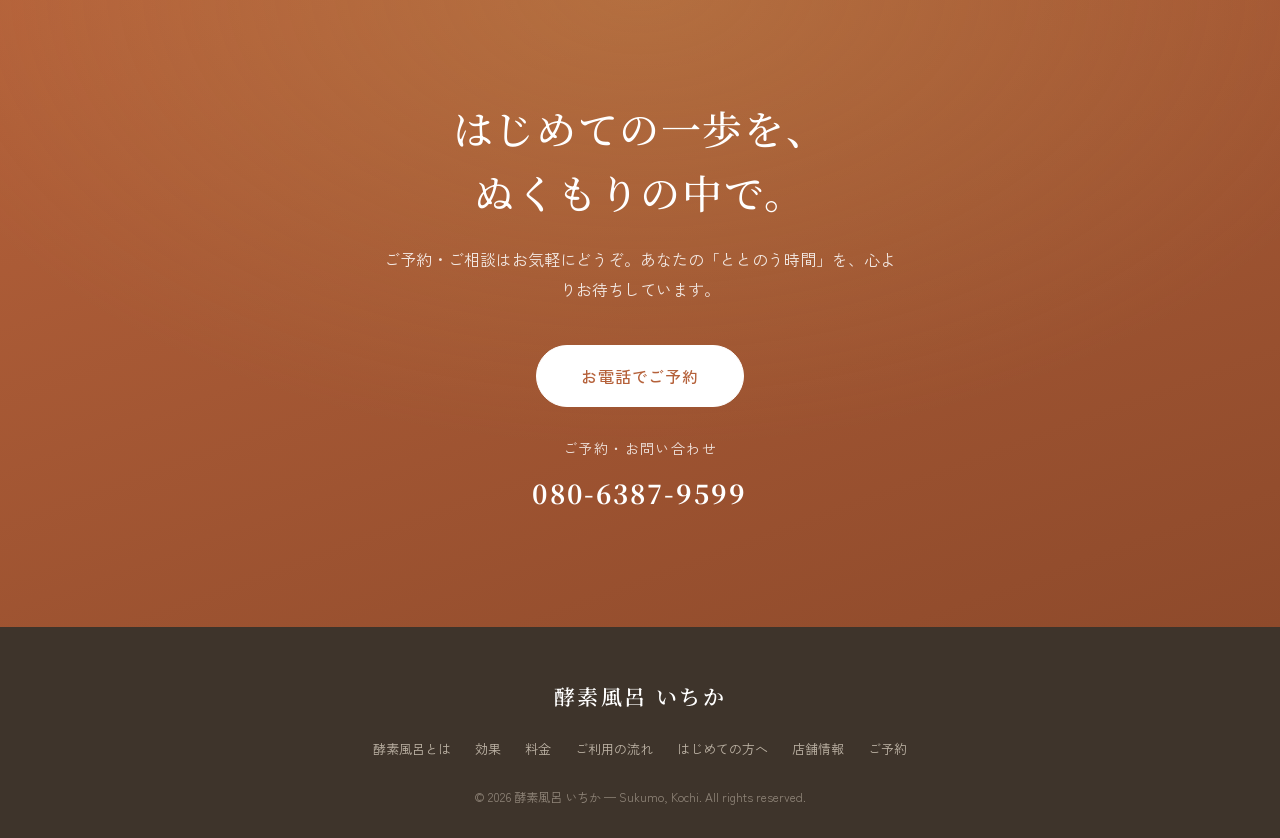
==== commit d3b21a26: "Add real photos: hero exterior, lounge, facility gallery, shower FAQ" ====
--- a/index.html
+++ b/index.html
@@ -72,8 +72,8 @@
   /* hero */
   .hero{position:relative;min-height:100vh;display:flex;align-items:center;
     background:
-      radial-gradient(120% 90% at 80% 10%, rgba(201,167,90,.18), transparent 55%),
-      linear-gradient(160deg,#F6EADB 0%, #E8D6BE 60%, #DDBF9E 100%);
+      linear-gradient(100deg, rgba(250,243,232,.95) 0%, rgba(248,238,222,.85) 45%, rgba(240,222,196,.55) 100%),
+      url(images/exterior.jpg) center/cover no-repeat;
     overflow:hidden;padding-top:68px}
   .hero::after{content:"";position:absolute;right:-120px;bottom:-120px;width:520px;height:520px;
     border-radius:50%;background:radial-gradient(circle,rgba(181,97,58,.16),transparent 70%)}
@@ -95,13 +95,9 @@
   /* about */
   .about{background:var(--cream)}
   .about-grid{display:grid;grid-template-columns:1.05fr .95fr;gap:64px;align-items:center}
-  .about-visual{aspect-ratio:4/3;border-radius:20px;
-    background:linear-gradient(150deg,#C98C5A,#A85E37);position:relative;overflow:hidden;
+  .about-visual{aspect-ratio:4/3;border-radius:20px;position:relative;overflow:hidden;
     box-shadow:0 30px 60px -30px rgba(142,74,43,.5)}
-  .about-visual span{position:absolute;inset:0;display:flex;align-items:center;justify-content:center;
-    color:rgba(255,255,255,.92);font-family:"Noto Serif JP";font-size:24px;letter-spacing:.2em;text-align:center}
-  .about-visual::before{content:"";position:absolute;width:240px;height:240px;border-radius:50%;
-    background:rgba(255,255,255,.12);top:-60px;left:-40px}
+  .about-visual img{width:100%;height:100%;object-fit:cover;display:block}
   .about h2{font-size:30px;line-height:1.7;margin-bottom:24px}
   .about p{color:var(--brown-soft);margin-bottom:18px}
 
@@ -123,6 +119,12 @@
   .commit h3{font-size:21px;margin-bottom:14px;line-height:1.6}
   .commit p{font-size:14.5px;color:var(--brown-soft)}
   .commit-line{width:36px;height:2px;background:var(--clay);margin-bottom:20px}
+
+  /* facility gallery */
+  .gal-grid{display:grid;grid-template-columns:repeat(auto-fit,minmax(230px,1fr));gap:18px}
+  .gal{border-radius:14px;overflow:hidden;background:var(--cream);border:1px solid var(--line)}
+  .gal img{width:100%;aspect-ratio:4/3;object-fit:cover;display:block}
+  .gal p{font-size:13px;color:var(--brown-soft);padding:10px 14px;text-align:center}
 
   /* price */
   .price{background:linear-gradient(165deg,#473A2E,#2E251C);color:#F3E9DA}
@@ -251,7 +253,7 @@
 <section class="block about" id="about">
   <div class="wrap">
     <div class="about-grid">
-      <div class="about-visual"><span>米ぬか酵素風呂<br>ICHIKA</span></div>
+      <div class="about-visual"><img src="images/lounge1.jpg" alt="酵素風呂いちかの店内 木の温もりある待合スペース" loading="lazy"></div>
       <div>
         <p class="label" style="text-align:left">ABOUT ENZYME BATH</p>
         <h2>酵素風呂って、<br>なんだろう。</h2>
@@ -286,6 +288,21 @@
       <div class="commit"><p class="num">01</p><div class="commit-line"></div><h3>地元・高知の<br>米ぬか100%</h3><p>香料や添加物に頼らず、地元で採れた新鮮な米ぬかだけを使用。自然そのものの温もりです。</p></div>
       <div class="commit"><p class="num">02</p><div class="commit-line"></div><h3>毎日育てる<br>発酵の手入れ</h3><p>発酵は生きもの。温度と状態を見ながら、毎日手を入れてベストなコンディションを保ちます。</p></div>
       <div class="commit"><p class="num">03</p><div class="commit-line"></div><h3>完全予約制の<br>プライベート空間</h3><p>他のお客様を気にせず、ご自分のペースで。ゆったりとした時間をお過ごしいただけます。</p></div>
+    </div>
+  </div>
+</section>
+
+<section class="block effects" id="facility">
+  <div class="wrap">
+    <p class="label">FACILITY</p>
+    <h2 class="head">店内のご案内</h2>
+    <p class="lead">木の温もりに包まれた、ゆったりくつろげる空間。シャワールーム・パウダールームも完備しています。</p>
+    <div class="gal-grid">
+      <div class="gal"><img src="images/lounge2.jpg" alt="いちかの店内全景" loading="lazy"><p>木の温もりあふれる店内</p></div>
+      <div class="gal"><img src="images/lounge3.jpg" alt="待合スペースのソファと観葉植物" loading="lazy"><p>入浴前後にくつろげる待合スペース</p></div>
+      <div class="gal"><img src="images/shower.jpg" alt="清潔なシャワールーム" loading="lazy"><p>シャワールーム完備。汗もぬかもさっぱり</p></div>
+      <div class="gal"><img src="images/powder.jpg" alt="パウダールーム" loading="lazy"><p>身支度を整えられるパウダールーム</p></div>
+      <div class="gal"><img src="images/toilet.jpg" alt="清潔なお手洗い" loading="lazy"><p>清潔なお手洗い</p></div>
     </div>
   </div>
 </section>
@@ -365,6 +382,10 @@
       <div class="faq">
         <p class="q">持ち物は必要ですか？</p>
         <p class="a">手ぶらでお越しいただけます。入浴用の下着セット（ショーツ・キャップ 他）は料金に含まれています。</p>
+      </div>
+      <div class="faq">
+        <p class="q">汗をかいた後、シャワーは使えますか？</p>
+        <p class="a">はい、清潔なシャワールームとパウダールームを完備しています。入浴後はぬかと汗をさっぱり流して、身支度を整えてお帰りいただけます。</p>
       </div>
       <div class="faq">
         <p class="q">時間はどのくらいかかりますか？</p>
@@ -391,6 +412,7 @@
           <dt>営業時間</dt><dd>10:00〜20:00</dd>
           <dt>定休日</dt><dd>不定休</dd>
           <dt>ご予約</dt><dd>完全予約制（お電話）</dd>
+          <dt>設備</dt><dd>シャワールーム・パウダールーム・待合スペース</dd>
           <dt>駐車場</dt><dd>あり</dd>
         </dl>
       </div>
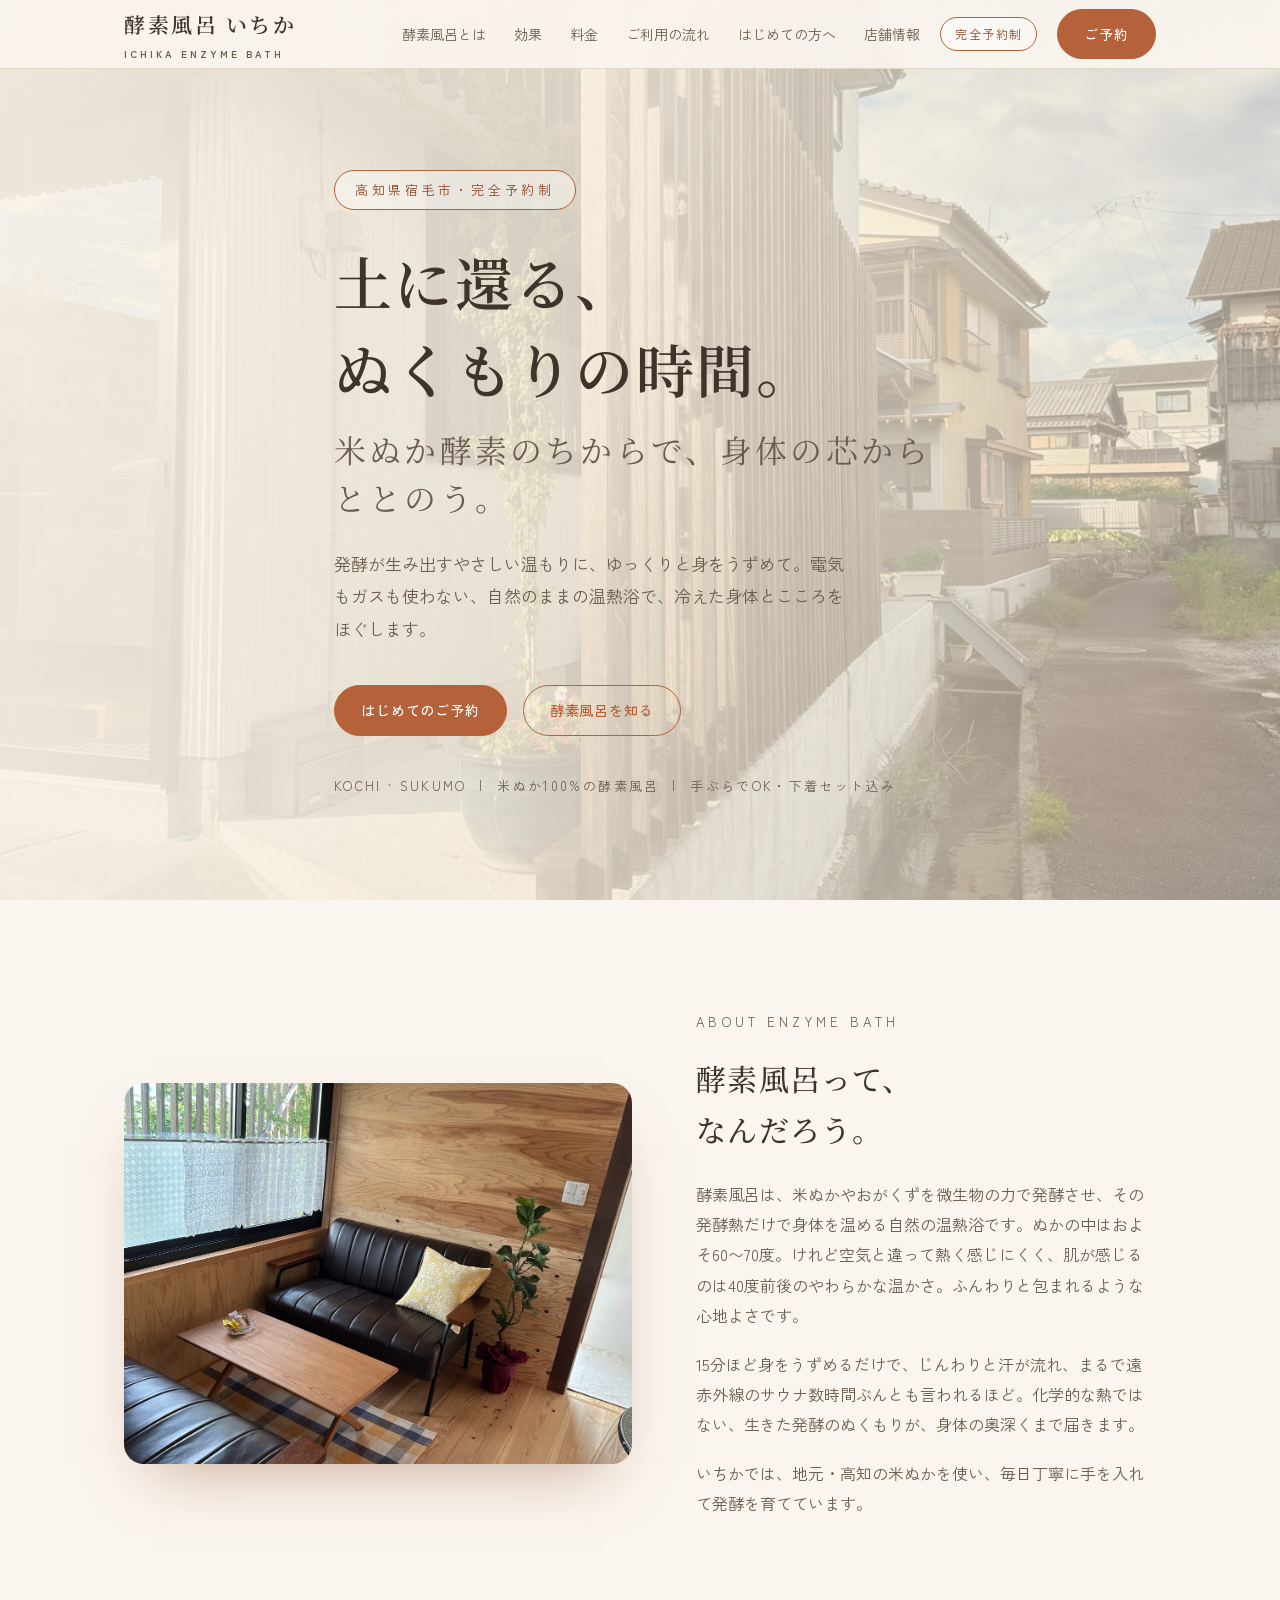
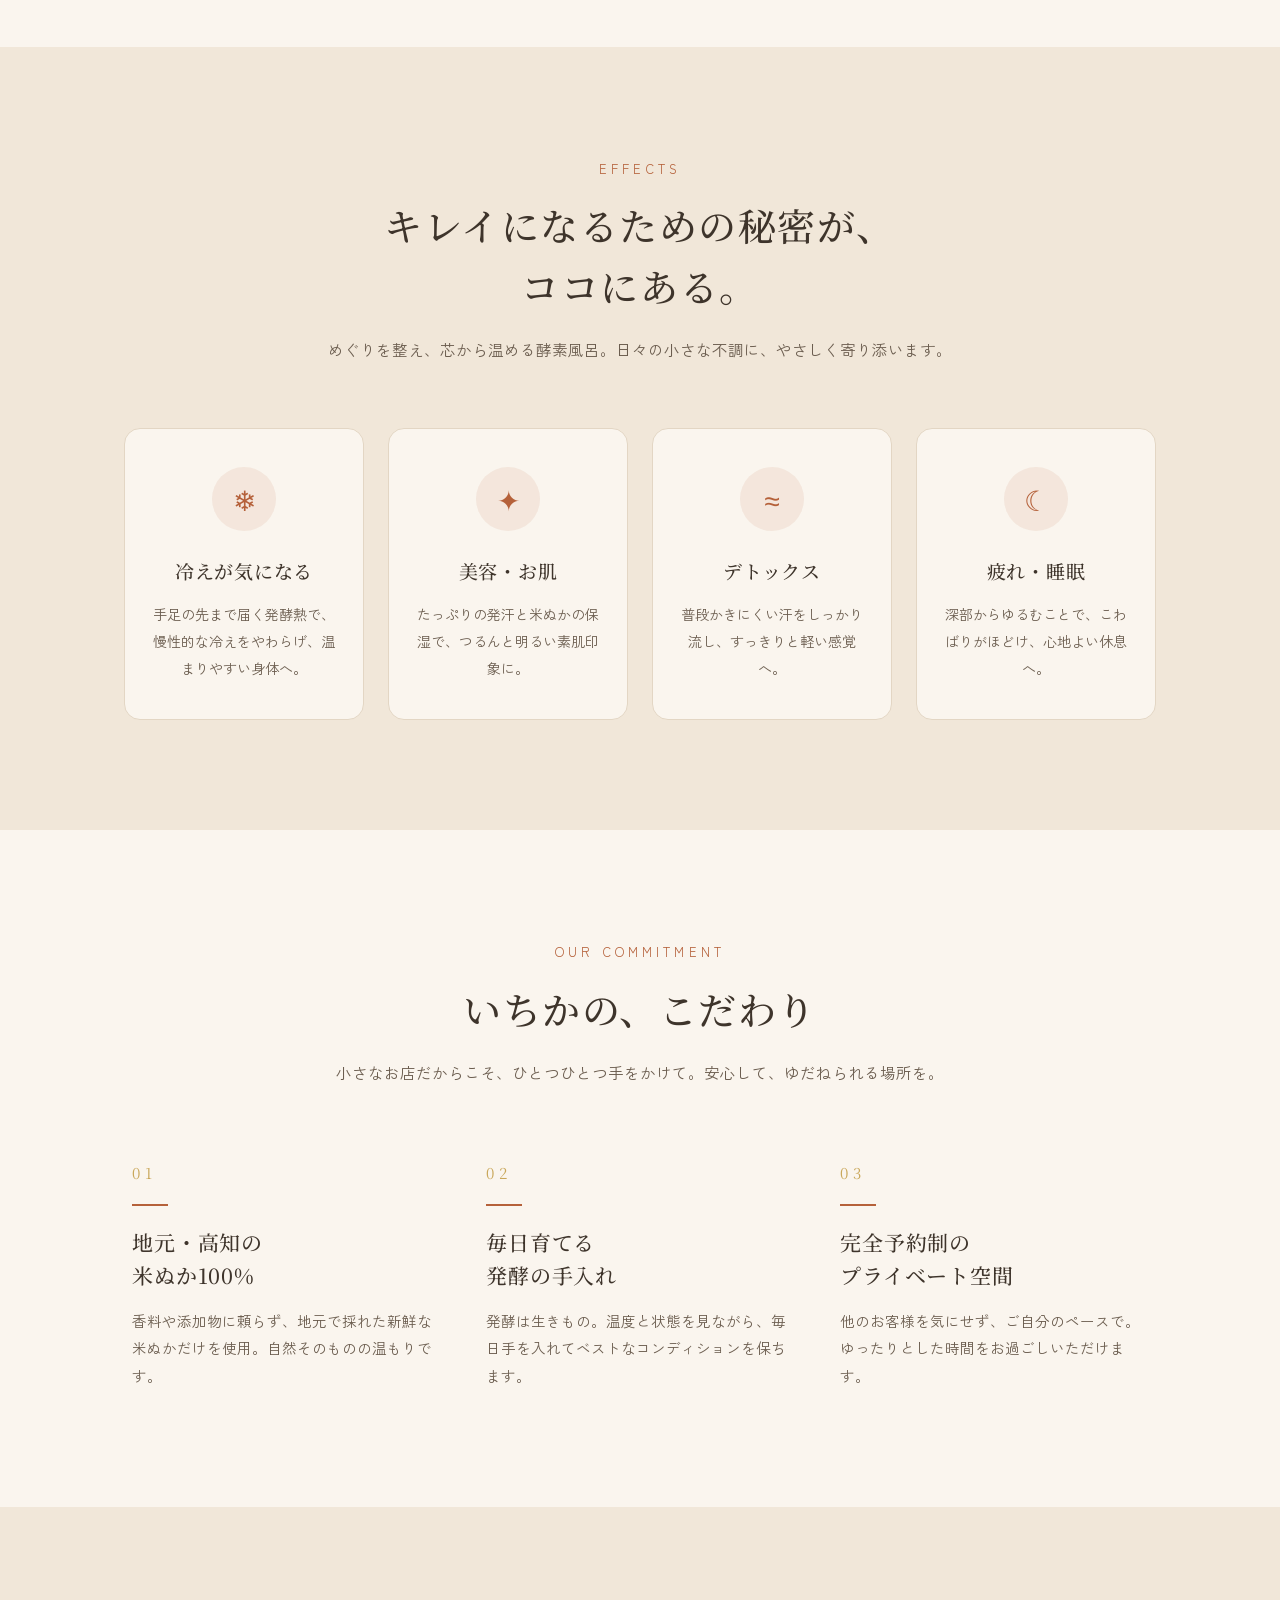
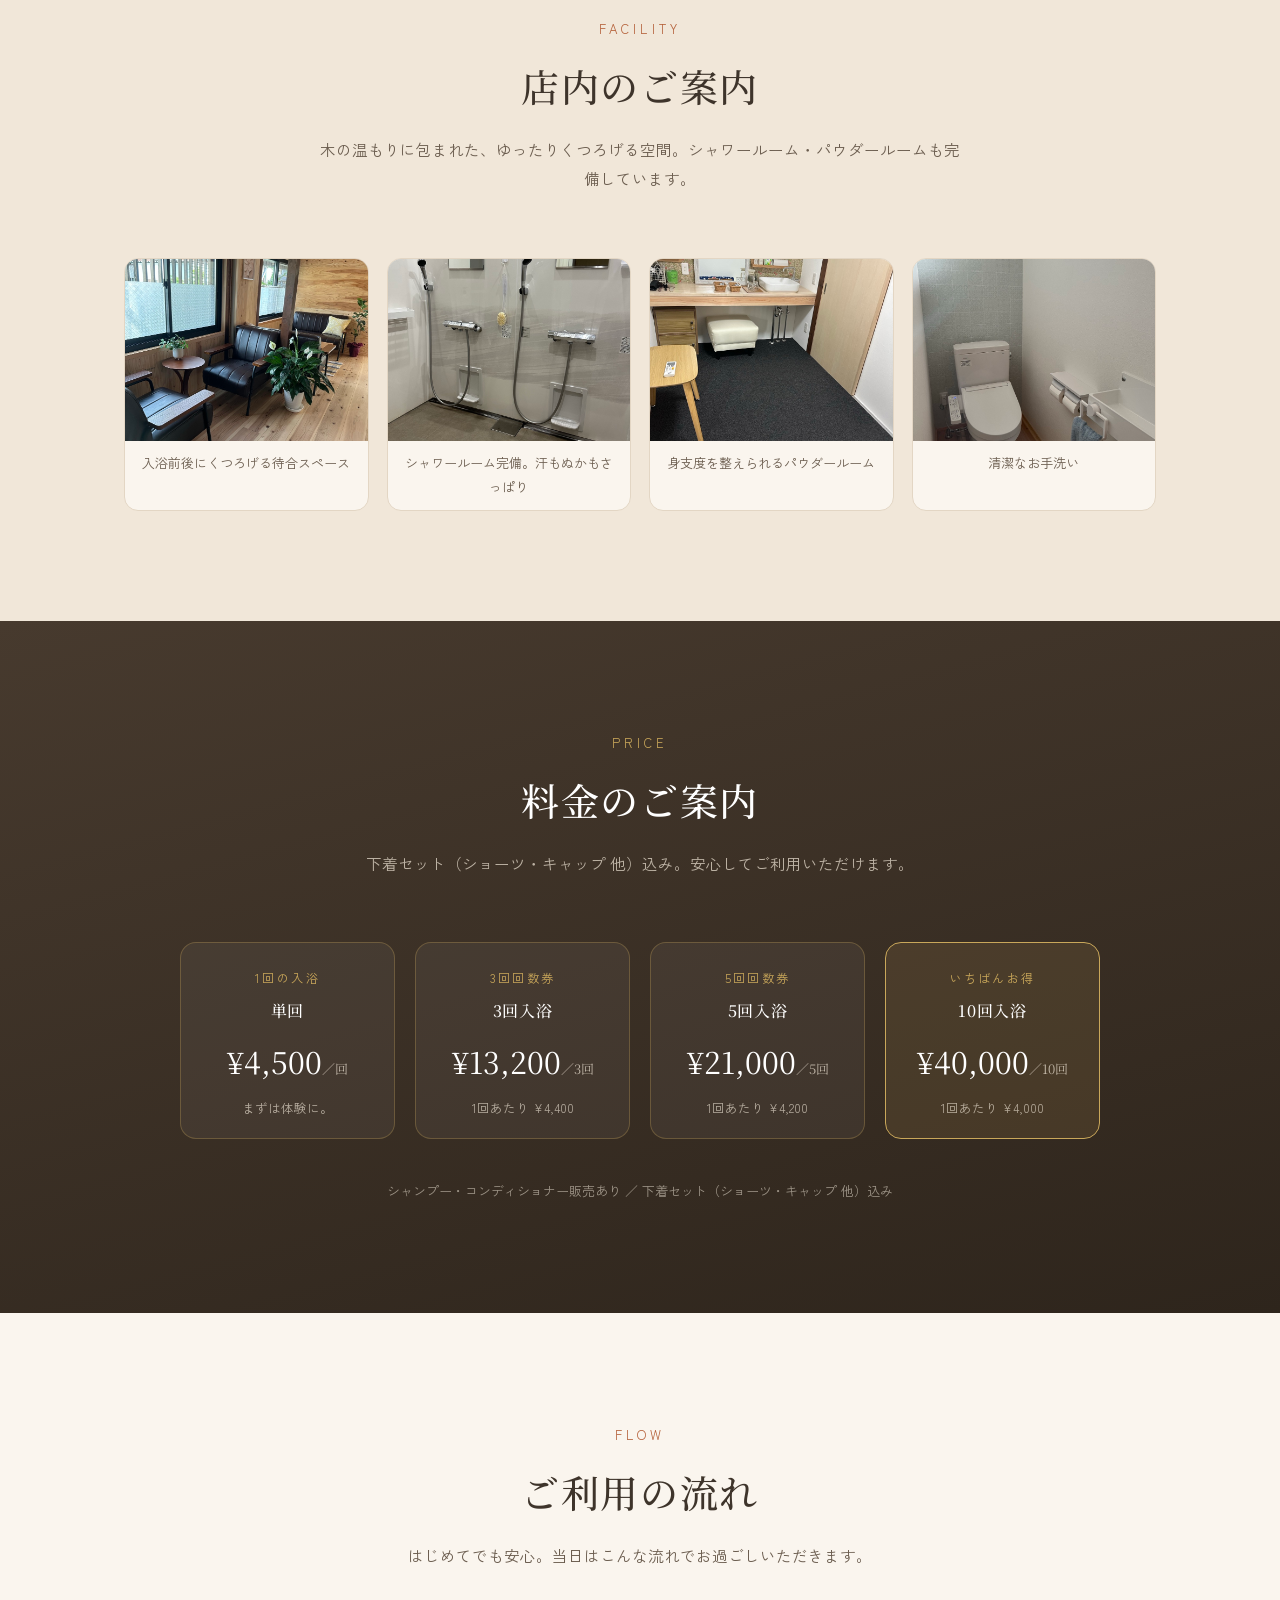
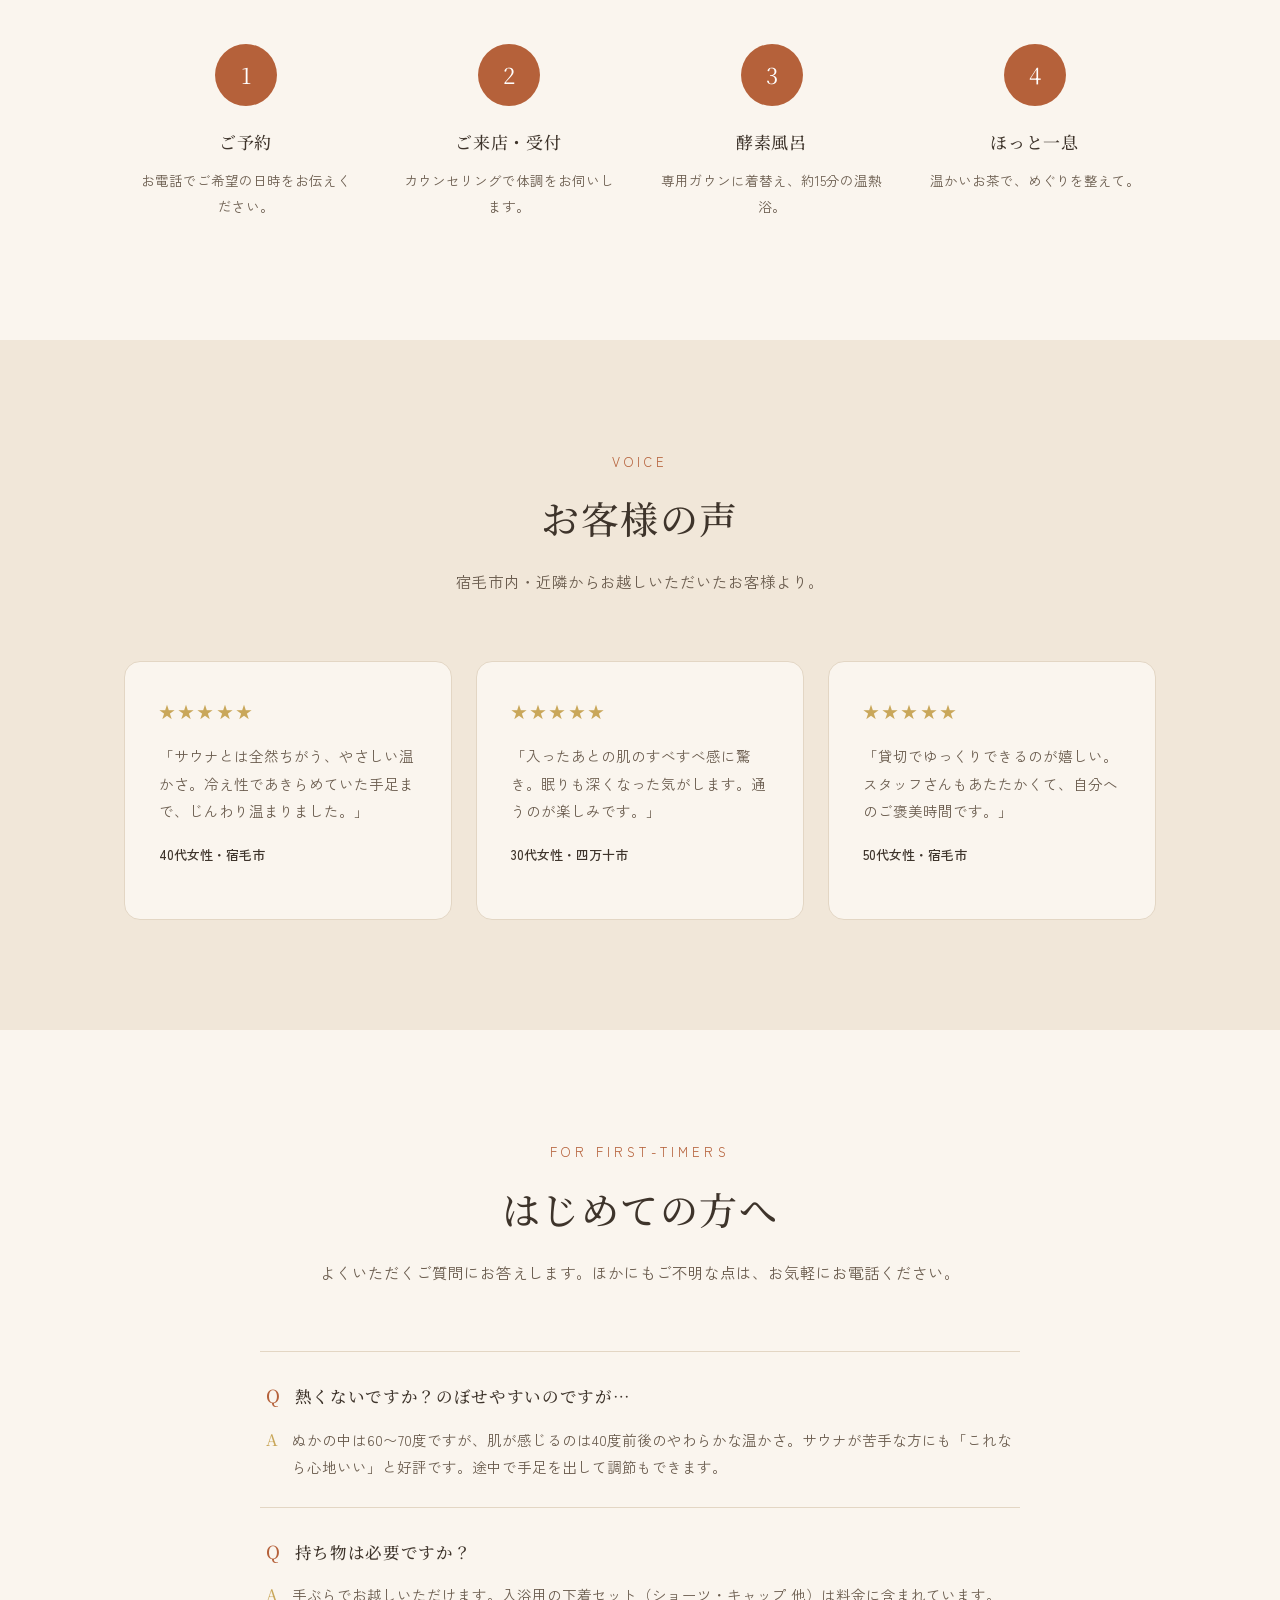
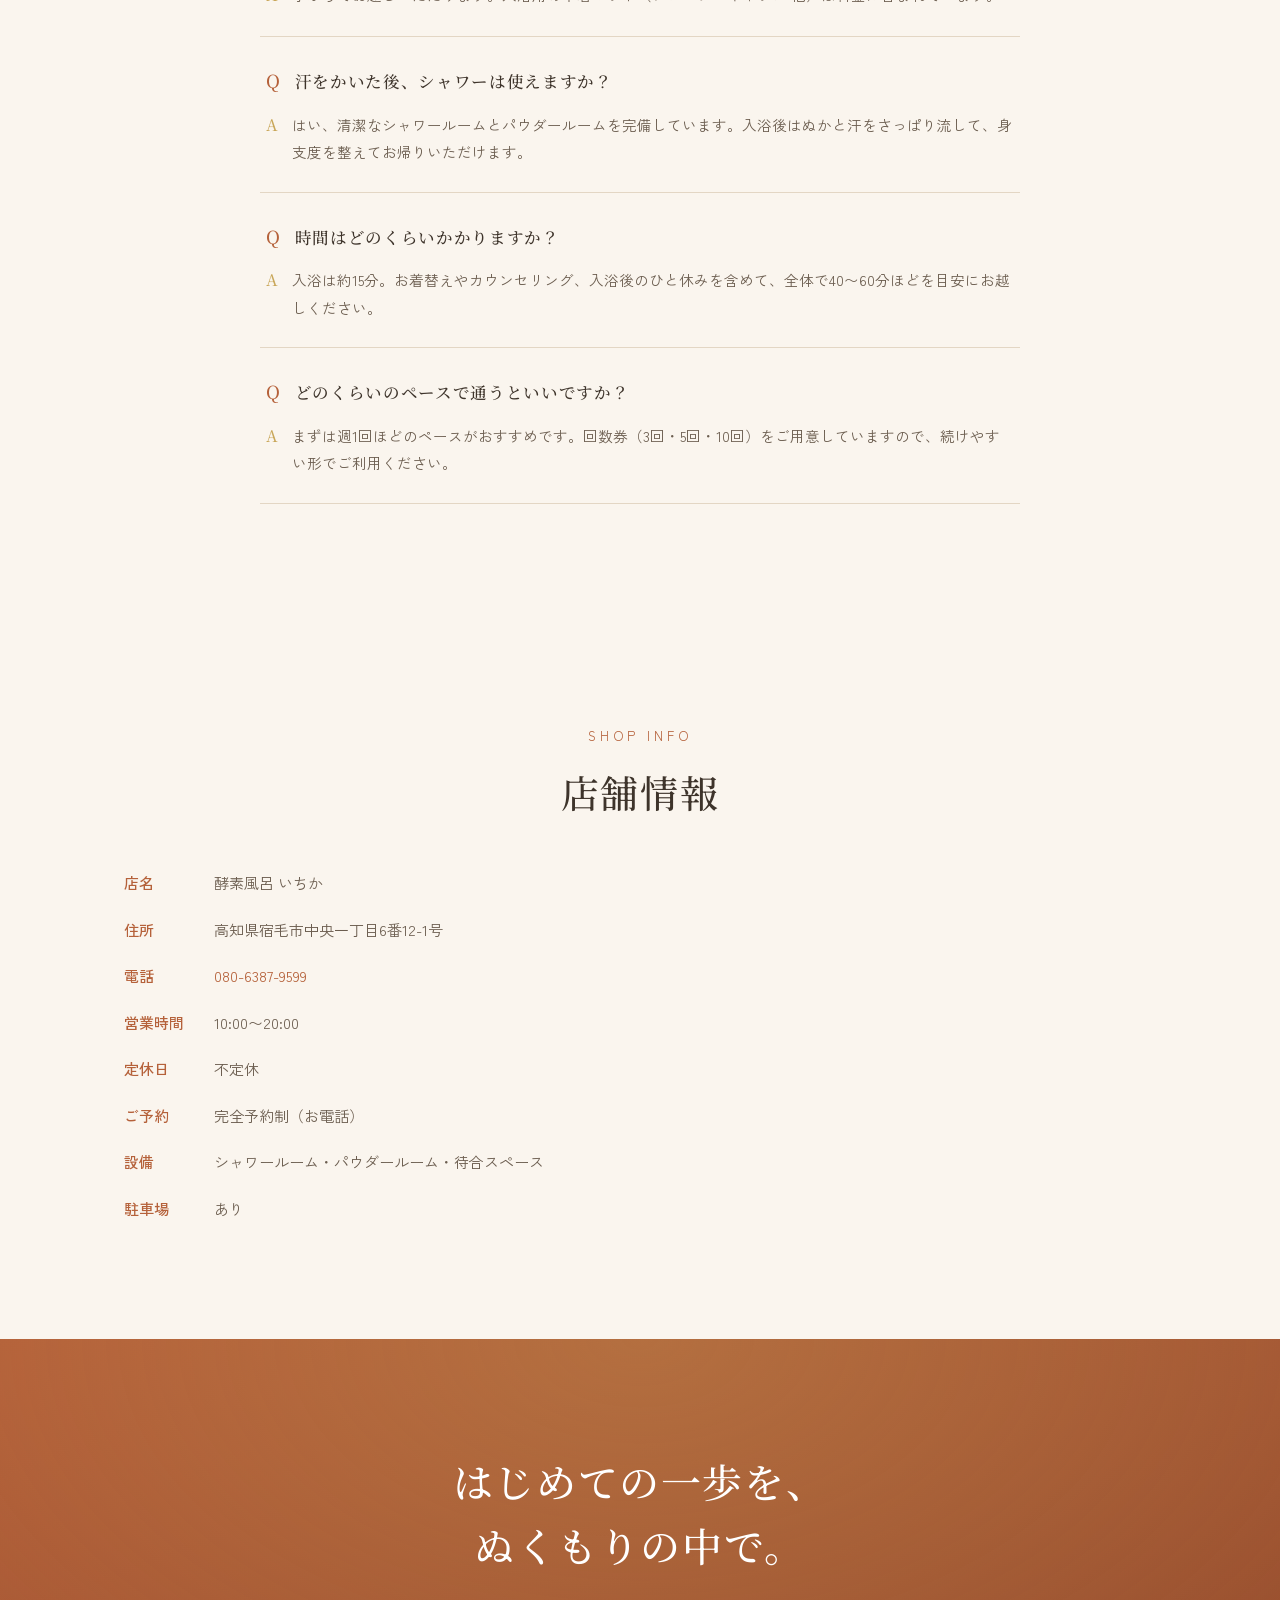
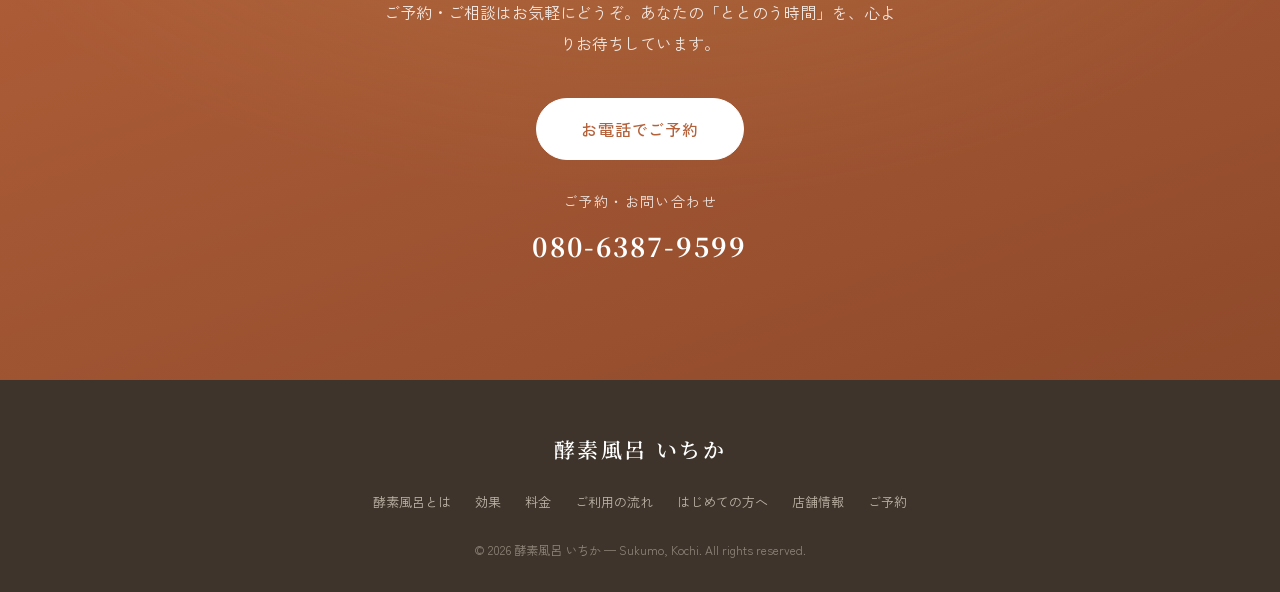
==== commit 6427f560: "Remove duplicate lounge photo from gallery" ====
--- a/index.html
+++ b/index.html
@@ -298,7 +298,6 @@
     <h2 class="head">店内のご案内</h2>
     <p class="lead">木の温もりに包まれた、ゆったりくつろげる空間。シャワールーム・パウダールームも完備しています。</p>
     <div class="gal-grid">
-      <div class="gal"><img src="images/lounge2.jpg" alt="いちかの店内全景" loading="lazy"><p>木の温もりあふれる店内</p></div>
       <div class="gal"><img src="images/lounge3.jpg" alt="待合スペースのソファと観葉植物" loading="lazy"><p>入浴前後にくつろげる待合スペース</p></div>
       <div class="gal"><img src="images/shower.jpg" alt="清潔なシャワールーム" loading="lazy"><p>シャワールーム完備。汗もぬかもさっぱり</p></div>
       <div class="gal"><img src="images/powder.jpg" alt="パウダールーム" loading="lazy"><p>身支度を整えられるパウダールーム</p></div>
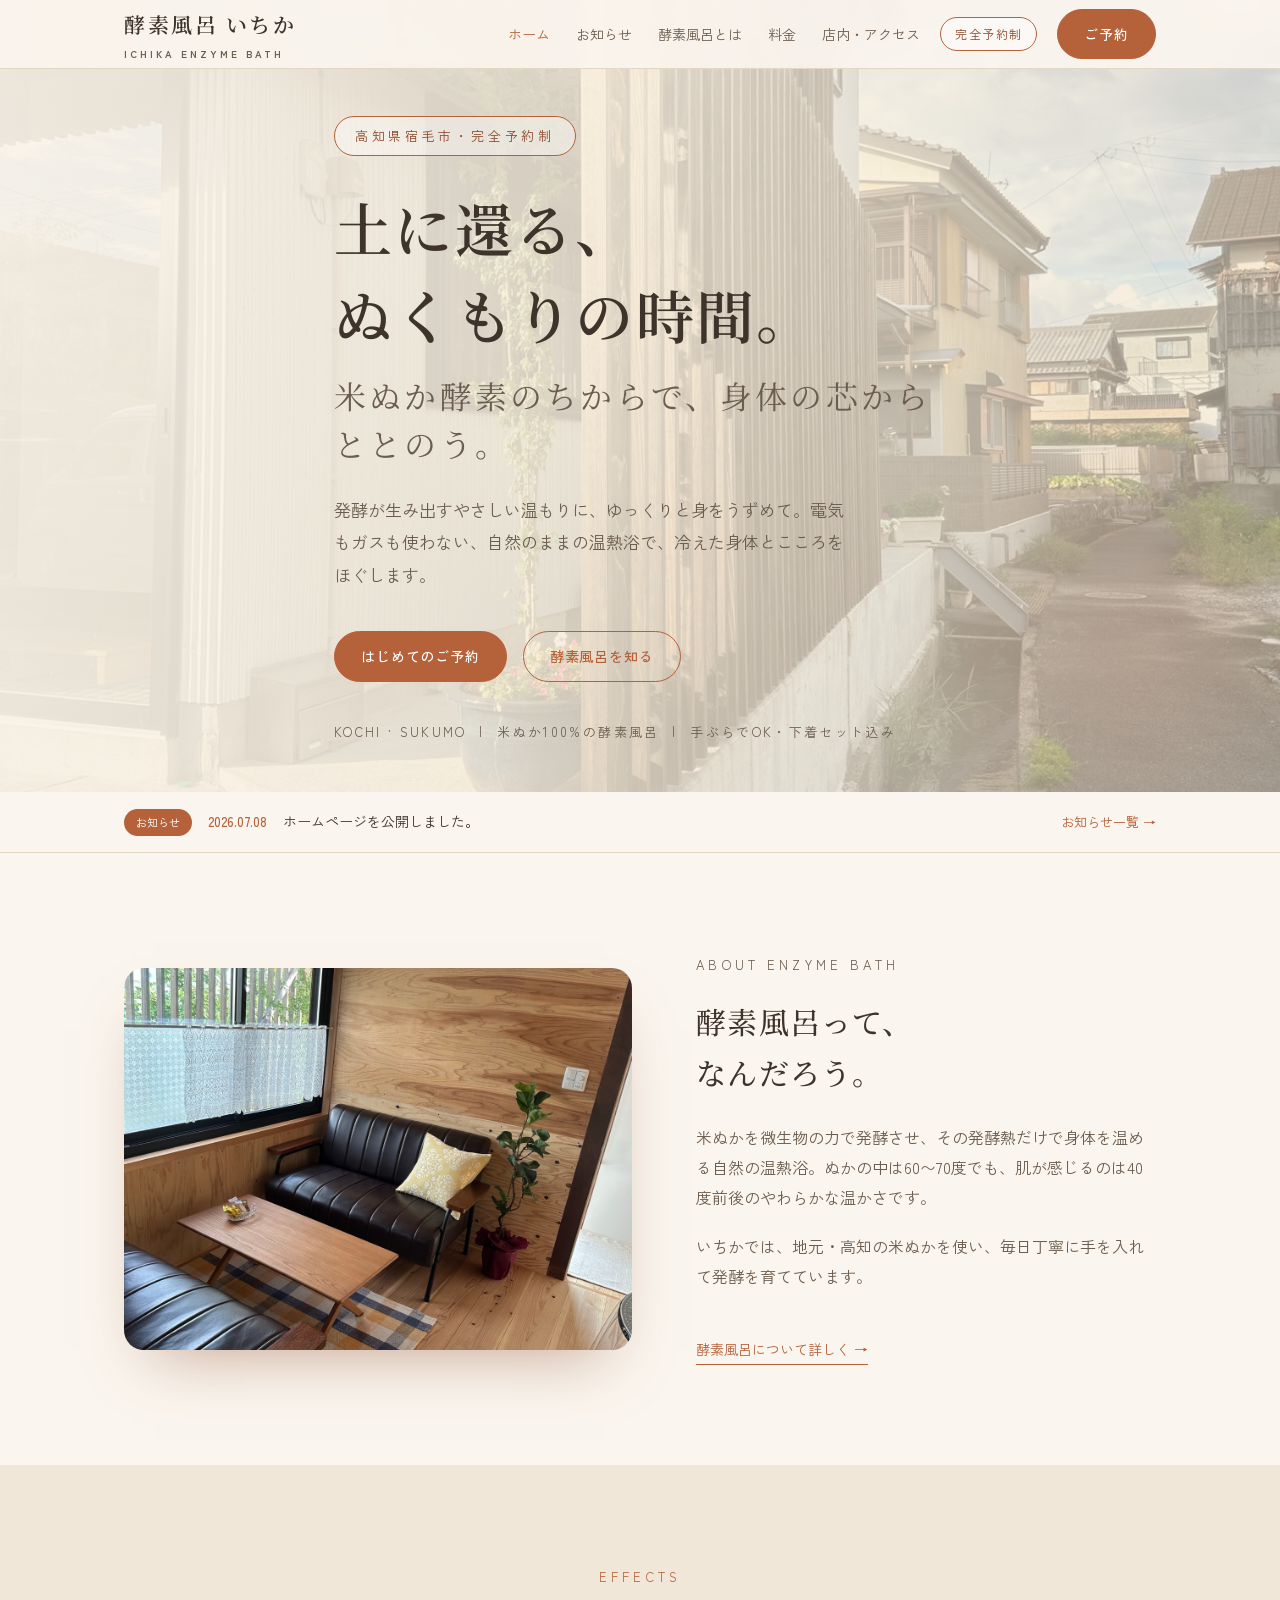
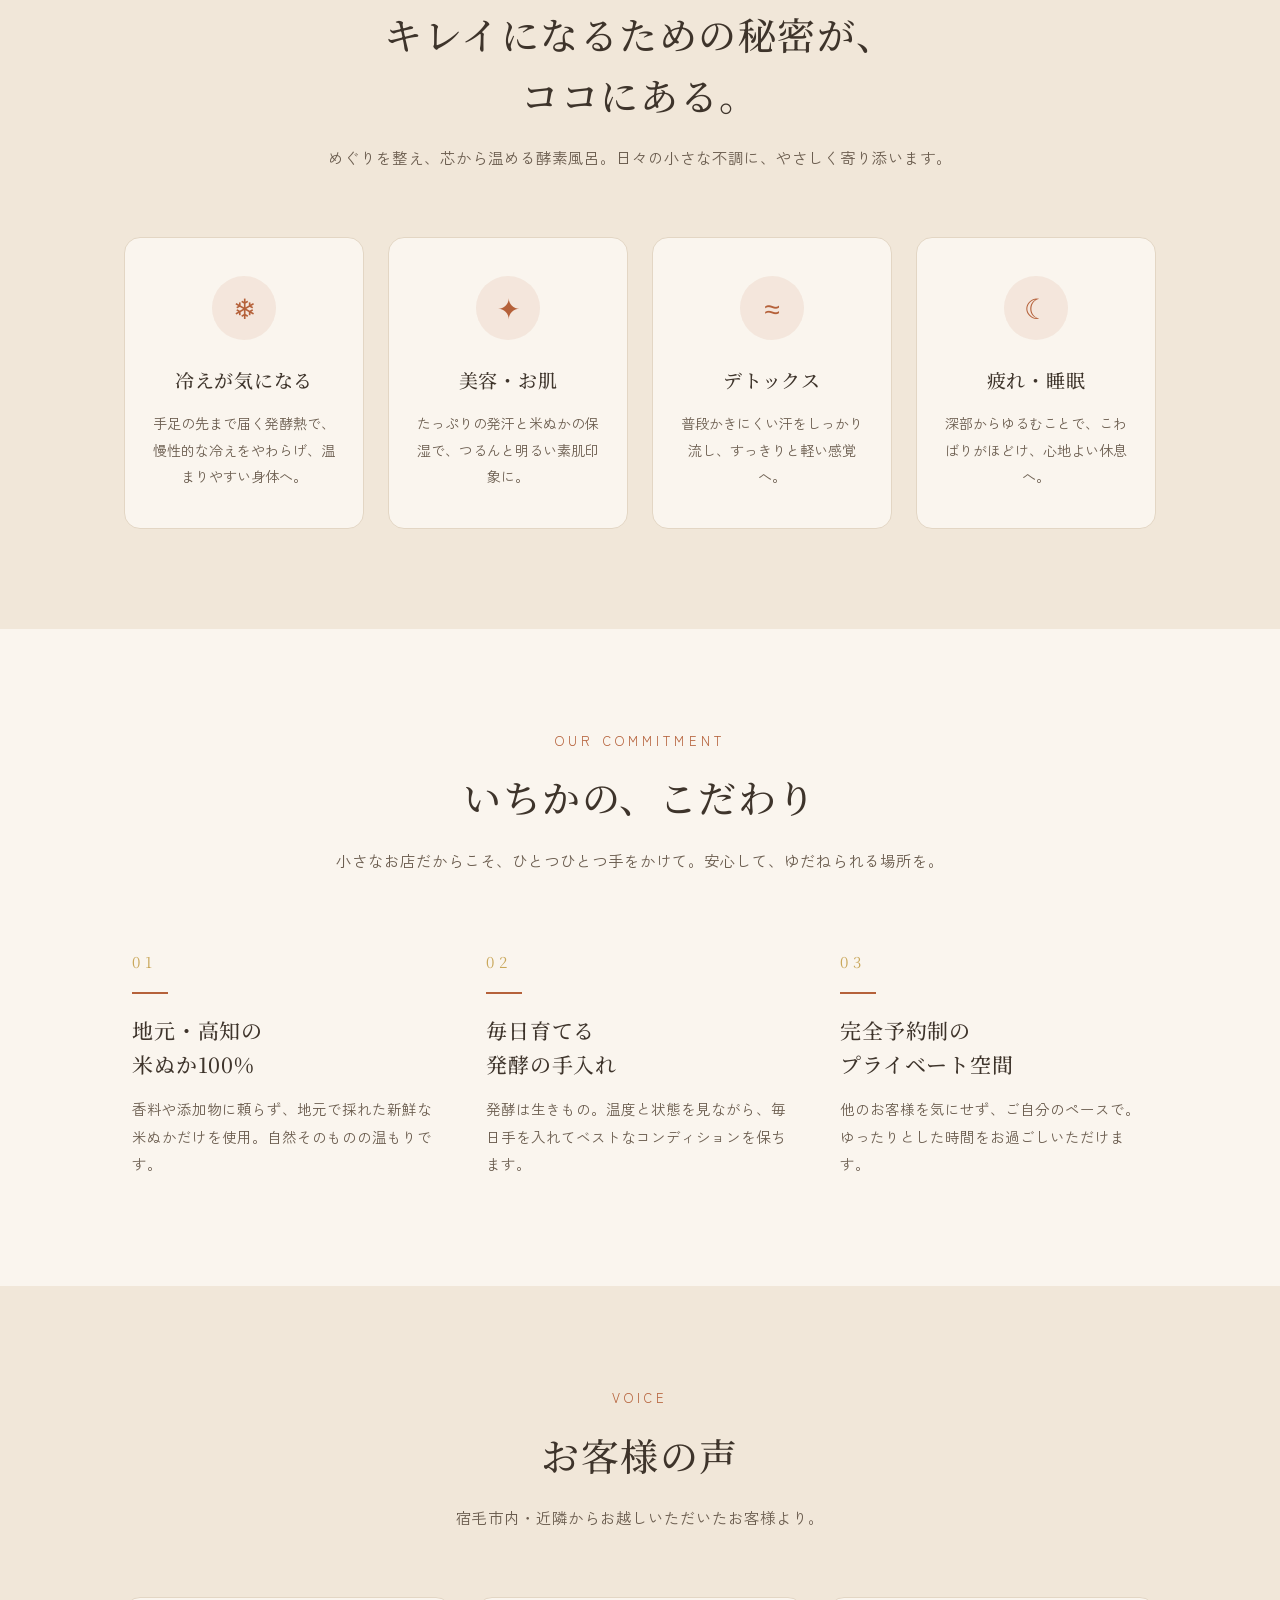
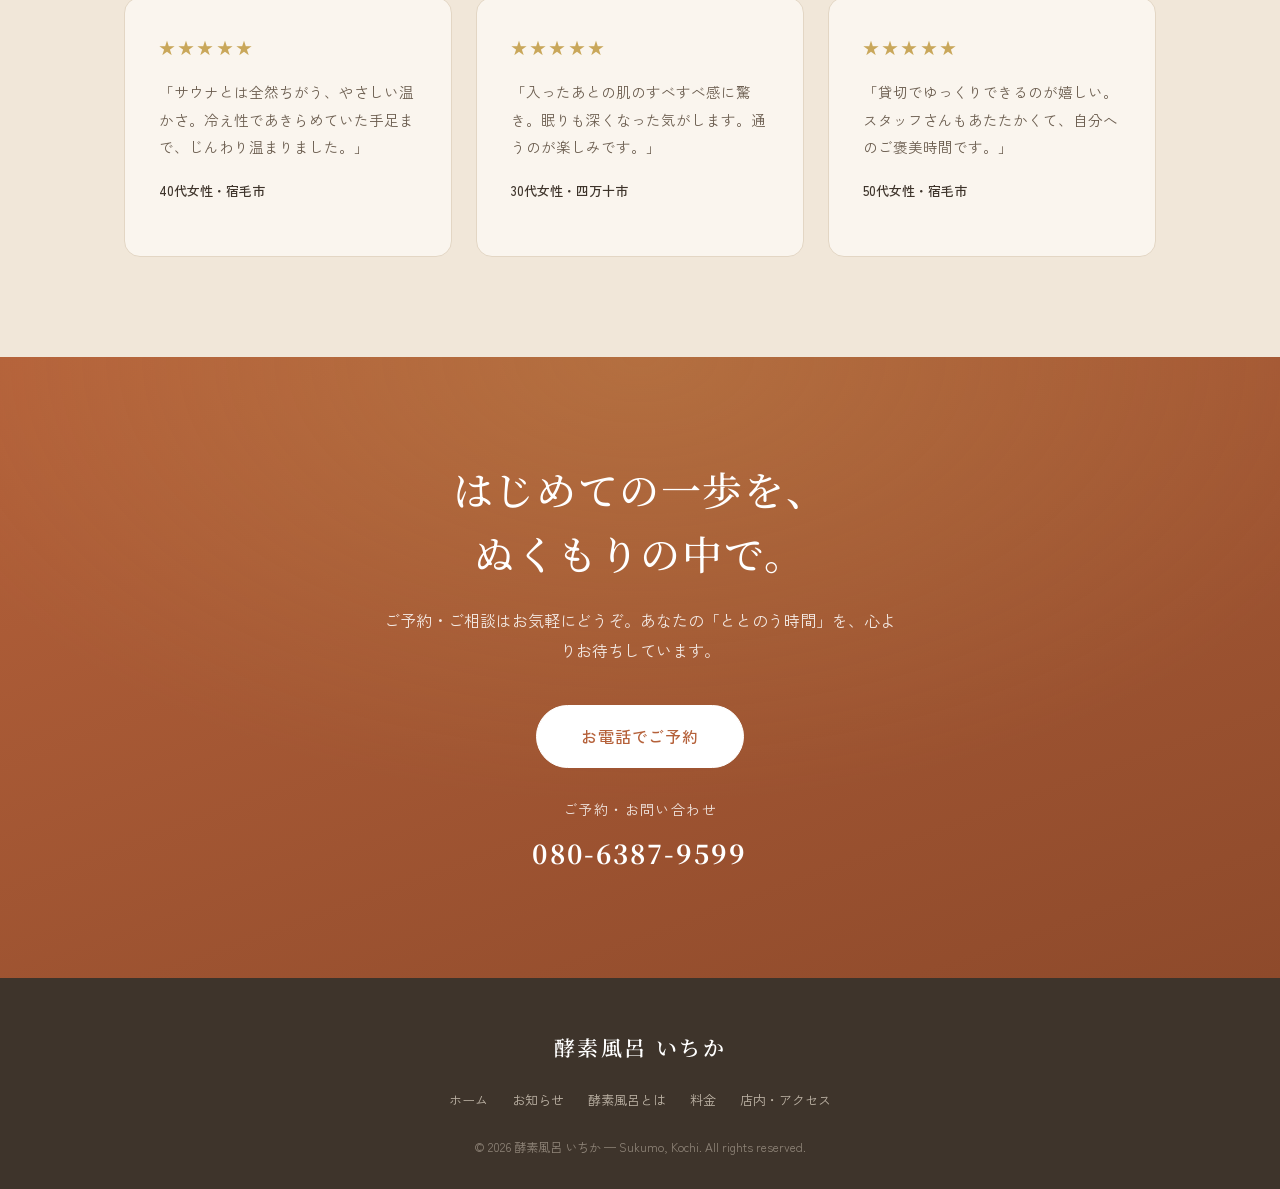
==== commit 2610f12b: "Convert LP to multi-page HP (home/news/about/price/access) with shared style.css" ====
--- a/index.html
+++ b/index.html
@@ -20,216 +20,20 @@
 <link rel="preconnect" href="https://fonts.googleapis.com" />
 <link rel="preconnect" href="https://fonts.gstatic.com" crossorigin />
 <link href="https://fonts.googleapis.com/css2?family=Noto+Serif+JP:wght@400;500;600&family=Zen+Kaku+Gothic+New:wght@400;500;700&display=swap" rel="stylesheet" />
-<style>
-  :root{
-    --cream:#FAF5EE;
-    --cream-2:#F1E7D9;
-    --clay:#B5613A;
-    --clay-dark:#8E4A2B;
-    --brown:#3E342B;
-    --brown-soft:#6B5D4F;
-    --sage:#8A9A7B;
-    --gold:#C9A75A;
-    --line:#E3D6C4;
-  }
-  *{margin:0;padding:0;box-sizing:border-box}
-  html{scroll-behavior:smooth}
-  body{
-    font-family:"Zen Kaku Gothic New",sans-serif;
-    color:var(--brown);
-    background:var(--cream);
-    line-height:1.9;
-    font-size:16px;
-    -webkit-font-smoothing:antialiased;
-  }
-  h1,h2,h3,.serif{font-family:"Noto Serif JP",serif;font-weight:500;letter-spacing:.04em}
-  img{max-width:100%;display:block}
-  a{color:inherit;text-decoration:none}
-  .wrap{max-width:1080px;margin:0 auto;padding:0 24px}
-  .accent{color:var(--clay)}
-
-  /* header */
-  header{position:fixed;top:0;left:0;right:0;z-index:50;
-    background:rgba(250,245,238,.92);backdrop-filter:blur(8px);
-    border-bottom:1px solid var(--line)}
-  .nav{display:flex;align-items:center;justify-content:space-between;height:68px}
-  .logo{font-family:"Noto Serif JP",serif;font-size:21px;font-weight:600;letter-spacing:.12em;white-space:nowrap}
-  .logo small{display:block;font-size:10px;letter-spacing:.3em;color:var(--brown-soft);font-family:"Zen Kaku Gothic New"}
-  .nav-right{display:flex;align-items:center;gap:20px}
-  .nav-links{display:flex;gap:28px;align-items:center;font-size:14px}
-  .resv-badge{font-size:12px;letter-spacing:.12em;color:var(--clay-dark);
-    border:1px solid var(--clay);border-radius:999px;padding:5px 14px;white-space:nowrap;
-    background:rgba(255,255,255,.4)}
-  .nav-links a{color:var(--brown-soft);transition:color .2s}
-  .nav-links a:hover{color:var(--clay)}
-  .btn{display:inline-block;background:var(--clay);color:#fff;padding:11px 26px;border-radius:999px;
-    font-size:14px;font-weight:500;letter-spacing:.06em;transition:.25s;border:1px solid var(--clay);white-space:nowrap}
-  .btn:hover{background:var(--clay-dark);border-color:var(--clay-dark)}
-  .btn-outline{background:transparent;color:var(--clay)}
-  .btn-outline:hover{background:var(--clay);color:#fff}
-  .nav-toggle{display:none}
-
-  /* hero */
-  .hero{position:relative;min-height:100vh;display:flex;align-items:center;
-    background:
-      linear-gradient(100deg, rgba(250,243,232,.95) 0%, rgba(248,238,222,.85) 45%, rgba(240,222,196,.55) 100%),
-      url(images/exterior.jpg) center/cover no-repeat;
-    overflow:hidden;padding-top:68px}
-  .hero::after{content:"";position:absolute;right:-120px;bottom:-120px;width:520px;height:520px;
-    border-radius:50%;background:radial-gradient(circle,rgba(181,97,58,.16),transparent 70%)}
-  .hero-inner{position:relative;z-index:2;max-width:660px}
-  .hero .eyebrow{display:inline-block;font-size:13px;letter-spacing:.28em;color:var(--clay-dark);
-    border:1px solid var(--clay);border-radius:999px;padding:7px 20px;margin-bottom:28px;background:rgba(255,255,255,.4)}
-  .hero h1{font-size:clamp(34px,6vw,58px);line-height:1.5;font-weight:600;margin-bottom:26px}
-  .hero h1 .sm{font-size:.55em;display:block;color:var(--brown-soft);font-weight:400;letter-spacing:.1em;margin-top:14px}
-  .hero p{font-size:17px;color:var(--brown-soft);max-width:520px;margin-bottom:40px}
-  .hero-cta{display:flex;gap:16px;flex-wrap:wrap}
-  .hero .place{margin-top:38px;font-size:13px;letter-spacing:.18em;color:var(--brown-soft)}
-
-  /* section base */
-  section.block{padding:110px 0}
-  .label{text-align:center;font-size:13px;letter-spacing:.32em;color:var(--clay);margin-bottom:14px}
-  .head{text-align:center;font-size:clamp(26px,4vw,38px);margin-bottom:18px;line-height:1.6}
-  .lead{text-align:center;color:var(--brown-soft);max-width:640px;margin:0 auto 64px;font-size:15.5px}
-
-  /* about */
-  .about{background:var(--cream)}
-  .about-grid{display:grid;grid-template-columns:1.05fr .95fr;gap:64px;align-items:center}
-  .about-visual{aspect-ratio:4/3;border-radius:20px;position:relative;overflow:hidden;
-    box-shadow:0 30px 60px -30px rgba(142,74,43,.5)}
-  .about-visual img{width:100%;height:100%;object-fit:cover;display:block}
-  .about h2{font-size:30px;line-height:1.7;margin-bottom:24px}
-  .about p{color:var(--brown-soft);margin-bottom:18px}
-
-  /* effects */
-  .effects{background:var(--cream-2)}
-  .eff-grid{display:grid;grid-template-columns:repeat(auto-fit,minmax(220px,1fr));gap:24px}
-  .eff-card{background:var(--cream);border-radius:16px;padding:38px 28px;text-align:center;
-    border:1px solid var(--line);transition:.3s}
-  .eff-card:hover{transform:translateY(-6px);box-shadow:0 24px 40px -28px rgba(62,52,43,.4)}
-  .eff-ic{width:64px;height:64px;border-radius:50%;margin:0 auto 22px;display:flex;align-items:center;
-    justify-content:center;font-size:28px;background:rgba(181,97,58,.1);color:var(--clay)}
-  .eff-card h3{font-size:19px;margin-bottom:12px}
-  .eff-card p{font-size:14px;color:var(--brown-soft)}
-
-  /* commitment */
-  .commit-grid{display:grid;grid-template-columns:repeat(auto-fit,minmax(260px,1fr));gap:30px}
-  .commit{padding:8px}
-  .commit .num{font-family:"Noto Serif JP";font-size:15px;letter-spacing:.3em;color:var(--gold);margin-bottom:16px}
-  .commit h3{font-size:21px;margin-bottom:14px;line-height:1.6}
-  .commit p{font-size:14.5px;color:var(--brown-soft)}
-  .commit-line{width:36px;height:2px;background:var(--clay);margin-bottom:20px}
-
-  /* facility gallery */
-  .gal-grid{display:grid;grid-template-columns:repeat(auto-fit,minmax(230px,1fr));gap:18px}
-  .gal{border-radius:14px;overflow:hidden;background:var(--cream);border:1px solid var(--line)}
-  .gal img{width:100%;aspect-ratio:4/3;object-fit:cover;display:block}
-  .gal p{font-size:13px;color:var(--brown-soft);padding:10px 14px;text-align:center}
-
-  /* price */
-  .price{background:linear-gradient(165deg,#473A2E,#2E251C);color:#F3E9DA}
-  .price .label{color:var(--gold)}
-  .price .head{color:#fff}
-  .price .lead{color:rgba(243,233,218,.7)}
-  .price-grid{display:grid;grid-template-columns:repeat(auto-fit,minmax(195px,1fr));gap:20px;max-width:920px;margin:0 auto}
-  .pcard{background:rgba(255,255,255,.05);border:1px solid rgba(201,167,90,.3);border-radius:16px;
-    padding:18px 22px;text-align:center}
-  .pcard.feature{background:rgba(201,167,90,.12);border-color:var(--gold)}
-  .pcard .tag{font-size:12px;letter-spacing:.2em;color:var(--gold)}
-  .pcard h3{color:#fff;font-size:16px;margin:5px 0 6px}
-  .pcard .amount{font-size:30px;font-family:"Noto Serif JP";color:#fff}
-  .pcard .amount small{font-size:13px;color:rgba(243,233,218,.7)}
-  .pcard p{font-size:12.5px;color:rgba(243,233,218,.65);margin-top:6px}
-  .price .note{text-align:center;margin-top:40px;font-size:13px;color:rgba(243,233,218,.55)}
-
-  /* flow */
-  .flow-grid{display:grid;grid-template-columns:repeat(auto-fit,minmax(180px,1fr));gap:20px}
-  .step{text-align:center;padding:10px}
-  .step .circle{width:62px;height:62px;border-radius:50%;background:var(--clay);color:#fff;
-    display:flex;align-items:center;justify-content:center;font-family:"Noto Serif JP";font-size:22px;
-    margin:0 auto 20px}
-  .step h3{font-size:17px;margin-bottom:10px}
-  .step p{font-size:13.5px;color:var(--brown-soft)}
-
-  /* voice */
-  .voice{background:var(--cream-2)}
-  .v-grid{display:grid;grid-template-columns:repeat(auto-fit,minmax(280px,1fr));gap:24px}
-  .v-card{background:var(--cream);border-radius:16px;padding:34px;border:1px solid var(--line)}
-  .v-card .stars{color:var(--gold);letter-spacing:.2em;margin-bottom:16px}
-  .v-card p{font-size:14.5px;color:var(--brown-soft);margin-bottom:18px}
-  .v-card .who{font-size:13px;color:var(--brown);font-weight:500}
-
-  /* faq */
-  .faq-list{max-width:760px;margin:0 auto}
-  .faq{border-bottom:1px solid var(--line);padding:26px 6px}
-  .faq:first-child{border-top:1px solid var(--line)}
-  .faq .q{display:flex;gap:14px;align-items:baseline;font-size:16.5px;font-weight:500;
-    font-family:"Noto Serif JP",serif;letter-spacing:.04em}
-  .faq .q::before{content:"Q";color:var(--clay);font-size:18px;font-family:"Noto Serif JP"}
-  .faq .a{display:flex;gap:14px;align-items:baseline;margin-top:12px;font-size:14.5px;
-    color:var(--brown-soft)}
-  .faq .a::before{content:"A";color:var(--gold);font-size:16px;font-family:"Noto Serif JP";font-weight:500}
-
-  /* info */
-  .info-grid{display:grid;grid-template-columns:1fr 1fr;gap:56px;align-items:center}
-  .info dl{display:grid;grid-template-columns:90px 1fr;row-gap:18px;font-size:15px}
-  .info dt{color:var(--clay);font-weight:500}
-  .info dd{color:var(--brown-soft)}
-  .map{aspect-ratio:4/3;border-radius:20px;width:100%;border:0;display:block}
-
-  /* cta */
-  .cta{background:
-      radial-gradient(100% 120% at 50% 0%, rgba(201,167,90,.25), transparent 60%),
-      linear-gradient(160deg,#B5613A,#8E4A2B);
-    color:#fff;text-align:center}
-  .cta h2{font-size:clamp(26px,4vw,40px);margin-bottom:20px;line-height:1.6}
-  .cta p{color:rgba(255,255,255,.85);max-width:520px;margin:0 auto 40px}
-  .cta .btn{background:#fff;color:var(--clay);border-color:#fff;font-size:16px;padding:15px 44px}
-  .cta .btn:hover{background:var(--cream)}
-  .cta .tel{margin-top:28px;font-size:14px;letter-spacing:.1em;color:rgba(255,255,255,.85)}
-  .cta .tel strong{font-family:"Noto Serif JP";font-size:26px;display:block;margin-top:6px;letter-spacing:.08em}
-
-  /* footer */
-  footer{background:var(--brown);color:rgba(243,233,218,.7);padding:50px 0 30px;text-align:center}
-  footer .logo{color:#fff;margin-bottom:16px}
-  footer .fnav{display:flex;gap:24px;justify-content:center;flex-wrap:wrap;font-size:13px;margin:20px 0}
-  footer .fnav a{color:rgba(243,233,218,.7)}
-  footer .copy{font-size:12px;color:rgba(243,233,218,.45);margin-top:24px}
-
-  @media(max-width:860px){
-    .nav-links{display:none}
-    .nav-right{gap:10px}
-    .resv-badge{font-size:11px;padding:4px 11px;letter-spacing:.08em}
-    .btn{padding:9px 18px;font-size:13px}
-    .about-grid,.info-grid{grid-template-columns:1fr;gap:40px}
-    section.block{padding:80px 0}
-    .hero{min-height:auto;padding:130px 0 90px}
-  }
-  @media(max-width:460px){
-    .wrap{padding:0 16px}
-    .nav{height:60px}
-    .logo{font-size:15.5px;letter-spacing:.02em}
-    .logo small{font-size:9px;letter-spacing:.18em}
-    .nav-right{gap:7px}
-    .resv-badge{font-size:10px;padding:4px 8px;letter-spacing:0}
-    .btn{padding:7px 13px;font-size:12px;letter-spacing:.02em}
-    .hero{padding:110px 0 80px}
-  }
-</style>
+<link rel="stylesheet" href="style.css" />
 </head>
 <body>
 
 <header>
   <div class="wrap nav">
-    <div class="logo">酵素風呂 いちか<small>ICHIKA ENZYME BATH</small></div>
+    <a href="index.html" class="logo">酵素風呂 いちか<small>ICHIKA ENZYME BATH</small></a>
     <div class="nav-right">
       <nav class="nav-links">
-        <a href="#about">酵素風呂とは</a>
-        <a href="#effects">効果</a>
-        <a href="#price">料金</a>
-        <a href="#flow">ご利用の流れ</a>
-        <a href="#faq">はじめての方へ</a>
-        <a href="#info">店舗情報</a>
+        <a href="index.html" class="active">ホーム</a>
+        <a href="news.html">お知らせ</a>
+        <a href="about.html">酵素風呂とは</a>
+        <a href="price.html">料金</a>
+        <a href="access.html">店内・アクセス</a>
       </nav>
       <span class="resv-badge">完全予約制</span>
       <a href="#contact" class="btn">ご予約</a>
@@ -244,28 +48,37 @@
     <p>発酵が生み出すやさしい温もりに、ゆっくりと身をうずめて。電気もガスも使わない、自然のままの温熱浴で、冷えた身体とこころをほぐします。</p>
     <div class="hero-cta">
       <a href="#contact" class="btn">はじめてのご予約</a>
-      <a href="#about" class="btn btn-outline">酵素風呂を知る</a>
+      <a href="about.html" class="btn btn-outline">酵素風呂を知る</a>
     </div>
     <div class="place">KOCHI · SUKUMO &nbsp;|&nbsp; 米ぬか100%の酵素風呂 &nbsp;|&nbsp; 手ぶらでOK・下着セット込み</div>
   </div>
 </section>
 
-<section class="block about" id="about">
+<div class="news-strip">
+  <div class="wrap in">
+    <span class="tag">お知らせ</span>
+    <time datetime="2026-07-08">2026.07.08</time>
+    <span>ホームページを公開しました。</span>
+    <a href="news.html" class="news-more">お知らせ一覧 →</a>
+  </div>
+</div>
+
+<section class="block about">
   <div class="wrap">
     <div class="about-grid">
       <div class="about-visual"><img src="images/lounge1.jpg" alt="酵素風呂いちかの店内 木の温もりある待合スペース" loading="lazy"></div>
       <div>
         <p class="label" style="text-align:left">ABOUT ENZYME BATH</p>
         <h2>酵素風呂って、<br>なんだろう。</h2>
-        <p>酵素風呂は、米ぬかやおがくずを微生物の力で発酵させ、その発酵熱だけで身体を温める自然の温熱浴です。ぬかの中はおよそ60〜70度。けれど空気と違って熱く感じにくく、肌が感じるのは40度前後のやわらかな温かさ。ふんわりと包まれるような心地よさです。</p>
-        <p>15分ほど身をうずめるだけで、じんわりと汗が流れ、まるで遠赤外線のサウナ数時間ぶんとも言われるほど。化学的な熱ではない、生きた発酵のぬくもりが、身体の奥深くまで届きます。</p>
+        <p>米ぬかを微生物の力で発酵させ、その発酵熱だけで身体を温める自然の温熱浴。ぬかの中は60〜70度でも、肌が感じるのは40度前後のやわらかな温かさです。</p>
         <p>いちかでは、地元・高知の米ぬかを使い、毎日丁寧に手を入れて発酵を育てています。</p>
+        <a href="about.html" class="more-link">酵素風呂について詳しく →</a>
       </div>
     </div>
   </div>
 </section>
 
-<section class="block effects" id="effects">
+<section class="block effects">
   <div class="wrap">
     <p class="label">EFFECTS</p>
     <h2 class="head">キレイになるための秘密が、<br>ココにある。</h2>
@@ -292,69 +105,6 @@
   </div>
 </section>
 
-<section class="block effects" id="facility">
-  <div class="wrap">
-    <p class="label">FACILITY</p>
-    <h2 class="head">店内のご案内</h2>
-    <p class="lead">木の温もりに包まれた、ゆったりくつろげる空間。シャワールーム・パウダールームも完備しています。</p>
-    <div class="gal-grid">
-      <div class="gal"><img src="images/lounge3.jpg" alt="待合スペースのソファと観葉植物" loading="lazy"><p>入浴前後にくつろげる待合スペース</p></div>
-      <div class="gal"><img src="images/shower.jpg" alt="清潔なシャワールーム" loading="lazy"><p>シャワールーム完備。汗もぬかもさっぱり</p></div>
-      <div class="gal"><img src="images/powder.jpg" alt="パウダールーム" loading="lazy"><p>身支度を整えられるパウダールーム</p></div>
-      <div class="gal"><img src="images/toilet.jpg" alt="清潔なお手洗い" loading="lazy"><p>清潔なお手洗い</p></div>
-    </div>
-  </div>
-</section>
-
-<section class="block price" id="price">
-  <div class="wrap">
-    <p class="label">PRICE</p>
-    <h2 class="head">料金のご案内</h2>
-    <p class="lead">下着セット（ショーツ・キャップ 他）込み。安心してご利用いただけます。</p>
-    <div class="price-grid">
-      <div class="pcard">
-        <span class="tag">1回の入浴</span>
-        <h3>単回</h3>
-        <div class="amount">¥4,500<small>／回</small></div>
-        <p>まずは体験に。</p>
-      </div>
-      <div class="pcard">
-        <span class="tag">3回回数券</span>
-        <h3>3回入浴</h3>
-        <div class="amount">¥13,200<small>／3回</small></div>
-        <p>1回あたり ¥4,400</p>
-      </div>
-      <div class="pcard">
-        <span class="tag">5回回数券</span>
-        <h3>5回入浴</h3>
-        <div class="amount">¥21,000<small>／5回</small></div>
-        <p>1回あたり ¥4,200</p>
-      </div>
-      <div class="pcard feature">
-        <span class="tag">いちばんお得</span>
-        <h3>10回入浴</h3>
-        <div class="amount">¥40,000<small>／10回</small></div>
-        <p>1回あたり ¥4,000</p>
-      </div>
-    </div>
-    <p class="note">シャンプー・コンディショナー販売あり ／ 下着セット（ショーツ・キャップ 他）込み</p>
-  </div>
-</section>
-
-<section class="block" id="flow">
-  <div class="wrap">
-    <p class="label">FLOW</p>
-    <h2 class="head">ご利用の流れ</h2>
-    <p class="lead">はじめてでも安心。当日はこんな流れでお過ごしいただきます。</p>
-    <div class="flow-grid">
-      <div class="step"><div class="circle">1</div><h3>ご予約</h3><p>お電話でご希望の日時をお伝えください。</p></div>
-      <div class="step"><div class="circle">2</div><h3>ご来店・受付</h3><p>カウンセリングで体調をお伺いします。</p></div>
-      <div class="step"><div class="circle">3</div><h3>酵素風呂</h3><p>専用ガウンに着替え、約15分の温熱浴。</p></div>
-      <div class="step"><div class="circle">4</div><h3>ほっと一息</h3><p>温かいお茶で、めぐりを整えて。</p></div>
-    </div>
-  </div>
-</section>
-
 <section class="block voice">
   <div class="wrap">
     <p class="label">VOICE</p>
@@ -364,58 +114,6 @@
       <div class="v-card"><div class="stars">★★★★★</div><p>「サウナとは全然ちがう、やさしい温かさ。冷え性であきらめていた手足まで、じんわり温まりました。」</p><p class="who">40代女性・宿毛市</p></div>
       <div class="v-card"><div class="stars">★★★★★</div><p>「入ったあとの肌のすべすべ感に驚き。眠りも深くなった気がします。通うのが楽しみです。」</p><p class="who">30代女性・四万十市</p></div>
       <div class="v-card"><div class="stars">★★★★★</div><p>「貸切でゆっくりできるのが嬉しい。スタッフさんもあたたかくて、自分へのご褒美時間です。」</p><p class="who">50代女性・宿毛市</p></div>
-    </div>
-  </div>
-</section>
-
-<section class="block" id="faq">
-  <div class="wrap">
-    <p class="label">FOR FIRST-TIMERS</p>
-    <h2 class="head">はじめての方へ</h2>
-    <p class="lead">よくいただくご質問にお答えします。ほかにもご不明な点は、お気軽にお電話ください。</p>
-    <div class="faq-list">
-      <div class="faq">
-        <p class="q">熱くないですか？のぼせやすいのですが…</p>
-        <p class="a">ぬかの中は60〜70度ですが、肌が感じるのは40度前後のやわらかな温かさ。サウナが苦手な方にも「これなら心地いい」と好評です。途中で手足を出して調節もできます。</p>
-      </div>
-      <div class="faq">
-        <p class="q">持ち物は必要ですか？</p>
-        <p class="a">手ぶらでお越しいただけます。入浴用の下着セット（ショーツ・キャップ 他）は料金に含まれています。</p>
-      </div>
-      <div class="faq">
-        <p class="q">汗をかいた後、シャワーは使えますか？</p>
-        <p class="a">はい、清潔なシャワールームとパウダールームを完備しています。入浴後はぬかと汗をさっぱり流して、身支度を整えてお帰りいただけます。</p>
-      </div>
-      <div class="faq">
-        <p class="q">時間はどのくらいかかりますか？</p>
-        <p class="a">入浴は約15分。お着替えやカウンセリング、入浴後のひと休みを含めて、全体で40〜60分ほどを目安にお越しください。</p>
-      </div>
-      <div class="faq">
-        <p class="q">どのくらいのペースで通うといいですか？</p>
-        <p class="a">まずは週1回ほどのペースがおすすめです。回数券（3回・5回・10回）をご用意していますので、続けやすい形でご利用ください。</p>
-      </div>
-    </div>
-  </div>
-</section>
-
-<section class="block" id="info">
-  <div class="wrap">
-    <p class="label">SHOP INFO</p>
-    <h2 class="head">店舗情報</h2>
-    <div class="info-grid" style="margin-top:40px">
-      <div class="info">
-        <dl>
-          <dt>店名</dt><dd>酵素風呂 いちか</dd>
-          <dt>住所</dt><dd>高知県宿毛市中央一丁目6番12-1号</dd>
-          <dt>電話</dt><dd><a href="tel:08063879599" style="color:var(--clay)">080-6387-9599</a></dd>
-          <dt>営業時間</dt><dd>10:00〜20:00</dd>
-          <dt>定休日</dt><dd>不定休</dd>
-          <dt>ご予約</dt><dd>完全予約制（お電話）</dd>
-          <dt>設備</dt><dd>シャワールーム・パウダールーム・待合スペース</dd>
-          <dt>駐車場</dt><dd>あり</dd>
-        </dl>
-      </div>
-      <iframe class="map" src="https://maps.google.com/maps?q=%E9%AB%98%E7%9F%A5%E7%9C%8C%E5%AE%BF%E6%AF%9B%E5%B8%82%E4%B8%AD%E5%A4%AE%E4%B8%80%E4%B8%81%E7%9B%AE6%E7%95%AA12-1%E5%8F%B7&z=16&output=embed" loading="lazy" referrerpolicy="no-referrer-when-downgrade" title="酵素風呂 いちか 地図"></iframe>
     </div>
   </div>
 </section>
@@ -433,13 +131,11 @@
   <div class="wrap">
     <div class="logo">酵素風呂 いちか</div>
     <div class="fnav">
-      <a href="#about">酵素風呂とは</a>
-      <a href="#effects">効果</a>
-      <a href="#price">料金</a>
-      <a href="#flow">ご利用の流れ</a>
-      <a href="#faq">はじめての方へ</a>
-      <a href="#info">店舗情報</a>
-      <a href="#contact">ご予約</a>
+      <a href="index.html">ホーム</a>
+      <a href="news.html">お知らせ</a>
+      <a href="about.html">酵素風呂とは</a>
+      <a href="price.html">料金</a>
+      <a href="access.html">店内・アクセス</a>
     </div>
     <p class="copy">© 2026 酵素風呂 いちか — Sukumo, Kochi. All rights reserved.</p>
   </div>
--- a/style.css
+++ b/style.css
@@ -0,0 +1,215 @@
+:root{
+  --cream:#FAF5EE;
+  --cream-2:#F1E7D9;
+  --clay:#B5613A;
+  --clay-dark:#8E4A2B;
+  --brown:#3E342B;
+  --brown-soft:#6B5D4F;
+  --sage:#8A9A7B;
+  --gold:#C9A75A;
+  --line:#E3D6C4;
+}
+*{margin:0;padding:0;box-sizing:border-box}
+html{scroll-behavior:smooth}
+body{
+  font-family:"Zen Kaku Gothic New",sans-serif;
+  color:var(--brown);
+  background:var(--cream);
+  line-height:1.9;
+  font-size:16px;
+  -webkit-font-smoothing:antialiased;
+}
+h1,h2,h3,.serif{font-family:"Noto Serif JP",serif;font-weight:500;letter-spacing:.04em}
+img{max-width:100%;display:block}
+a{color:inherit;text-decoration:none}
+.wrap{max-width:1080px;margin:0 auto;padding:0 24px}
+.accent{color:var(--clay)}
+
+/* header */
+header{position:fixed;top:0;left:0;right:0;z-index:50;
+  background:rgba(250,245,238,.92);backdrop-filter:blur(8px);
+  border-bottom:1px solid var(--line)}
+.nav{display:flex;align-items:center;justify-content:space-between;height:68px}
+.logo{font-family:"Noto Serif JP",serif;font-size:21px;font-weight:600;letter-spacing:.12em;white-space:nowrap}
+.logo small{display:block;font-size:10px;letter-spacing:.3em;color:var(--brown-soft);font-family:"Zen Kaku Gothic New"}
+.nav-right{display:flex;align-items:center;gap:20px}
+.nav-links{display:flex;gap:26px;align-items:center;font-size:14px}
+.nav-links a{color:var(--brown-soft);transition:color .2s}
+.nav-links a:hover,.nav-links a.active{color:var(--clay)}
+.resv-badge{font-size:12px;letter-spacing:.12em;color:var(--clay-dark);
+  border:1px solid var(--clay);border-radius:999px;padding:5px 14px;white-space:nowrap;
+  background:rgba(255,255,255,.4)}
+.btn{display:inline-block;background:var(--clay);color:#fff;padding:11px 26px;border-radius:999px;
+  font-size:14px;font-weight:500;letter-spacing:.06em;transition:.25s;border:1px solid var(--clay);white-space:nowrap}
+.btn:hover{background:var(--clay-dark);border-color:var(--clay-dark)}
+.btn-outline{background:transparent;color:var(--clay)}
+.btn-outline:hover{background:var(--clay);color:#fff}
+
+/* hero (home) */
+.hero{position:relative;min-height:88vh;display:flex;align-items:center;
+  background:
+    linear-gradient(100deg, rgba(250,243,232,.95) 0%, rgba(248,238,222,.85) 45%, rgba(240,222,196,.55) 100%),
+    url(images/exterior.jpg) center/cover no-repeat;
+  overflow:hidden;padding-top:68px}
+.hero::after{content:"";position:absolute;right:-120px;bottom:-120px;width:520px;height:520px;
+  border-radius:50%;background:radial-gradient(circle,rgba(181,97,58,.16),transparent 70%)}
+.hero-inner{position:relative;z-index:2;max-width:660px}
+.hero .eyebrow{display:inline-block;font-size:13px;letter-spacing:.28em;color:var(--clay-dark);
+  border:1px solid var(--clay);border-radius:999px;padding:7px 20px;margin-bottom:28px;background:rgba(255,255,255,.4)}
+.hero h1{font-size:clamp(34px,6vw,58px);line-height:1.5;font-weight:600;margin-bottom:26px}
+.hero h1 .sm{font-size:.55em;display:block;color:var(--brown-soft);font-weight:400;letter-spacing:.1em;margin-top:14px}
+.hero p{font-size:17px;color:var(--brown-soft);max-width:520px;margin-bottom:40px}
+.hero-cta{display:flex;gap:16px;flex-wrap:wrap}
+.hero .place{margin-top:38px;font-size:13px;letter-spacing:.18em;color:var(--brown-soft)}
+
+/* page head (subpages) */
+.page-head{padding:150px 0 66px;background:var(--cream-2);text-align:center}
+.page-head .en{font-size:12px;letter-spacing:.32em;color:var(--clay);margin-bottom:10px}
+.page-head h1{font-size:clamp(28px,5vw,42px);font-weight:600;line-height:1.5}
+.page-head p{margin-top:14px;font-size:14.5px;color:var(--brown-soft)}
+
+/* news */
+.news-strip{background:var(--cream);border-bottom:1px solid var(--line);padding:16px 0}
+.news-strip .in{display:flex;gap:16px;align-items:baseline;font-size:14px;flex-wrap:wrap}
+.news-strip .tag{color:#fff;background:var(--clay);border-radius:999px;font-size:11px;padding:3px 12px;white-space:nowrap}
+.news-strip time{color:var(--clay);font-size:13px;font-weight:500;white-space:nowrap}
+.news-strip a.news-more{color:var(--clay);font-size:13px;margin-left:auto;white-space:nowrap}
+.news-list{max-width:760px;margin:0 auto}
+.news-item{display:flex;gap:24px;padding:24px 6px;border-bottom:1px solid var(--line);align-items:baseline}
+.news-item:first-child{border-top:1px solid var(--line)}
+.news-item time{font-size:13px;color:var(--clay);white-space:nowrap;font-weight:500}
+.news-item p{font-size:15px;color:var(--brown-soft)}
+
+/* section base */
+section.block{padding:100px 0}
+.label{text-align:center;font-size:13px;letter-spacing:.32em;color:var(--clay);margin-bottom:14px}
+.head{text-align:center;font-size:clamp(26px,4vw,38px);margin-bottom:18px;line-height:1.6}
+.lead{text-align:center;color:var(--brown-soft);max-width:640px;margin:0 auto 64px;font-size:15.5px}
+.more-link{display:inline-block;margin-top:26px;color:var(--clay);font-size:14px;
+  border-bottom:1px solid var(--clay);padding-bottom:2px}
+
+/* about */
+.about{background:var(--cream)}
+.about-grid{display:grid;grid-template-columns:1.05fr .95fr;gap:64px;align-items:center}
+.about-visual{aspect-ratio:4/3;border-radius:20px;position:relative;overflow:hidden;
+  box-shadow:0 30px 60px -30px rgba(142,74,43,.5)}
+.about-visual img{width:100%;height:100%;object-fit:cover;display:block}
+.about h2{font-size:30px;line-height:1.7;margin-bottom:24px}
+.about p{color:var(--brown-soft);margin-bottom:18px}
+
+/* effects */
+.effects{background:var(--cream-2)}
+.eff-grid{display:grid;grid-template-columns:repeat(auto-fit,minmax(220px,1fr));gap:24px}
+.eff-card{background:var(--cream);border-radius:16px;padding:38px 28px;text-align:center;
+  border:1px solid var(--line);transition:.3s}
+.eff-card:hover{transform:translateY(-6px);box-shadow:0 24px 40px -28px rgba(62,52,43,.4)}
+.eff-ic{width:64px;height:64px;border-radius:50%;margin:0 auto 22px;display:flex;align-items:center;
+  justify-content:center;font-size:28px;background:rgba(181,97,58,.1);color:var(--clay)}
+.eff-card h3{font-size:19px;margin-bottom:12px}
+.eff-card p{font-size:14px;color:var(--brown-soft)}
+
+/* commitment */
+.commit-grid{display:grid;grid-template-columns:repeat(auto-fit,minmax(260px,1fr));gap:30px}
+.commit{padding:8px}
+.commit .num{font-family:"Noto Serif JP";font-size:15px;letter-spacing:.3em;color:var(--gold);margin-bottom:16px}
+.commit h3{font-size:21px;margin-bottom:14px;line-height:1.6}
+.commit p{font-size:14.5px;color:var(--brown-soft)}
+.commit-line{width:36px;height:2px;background:var(--clay);margin-bottom:20px}
+
+/* facility gallery */
+.gal-grid{display:grid;grid-template-columns:repeat(auto-fit,minmax(230px,1fr));gap:18px}
+.gal{border-radius:14px;overflow:hidden;background:var(--cream);border:1px solid var(--line)}
+.gal img{width:100%;aspect-ratio:4/3;object-fit:cover;display:block}
+.gal p{font-size:13px;color:var(--brown-soft);padding:10px 14px;text-align:center}
+
+/* price */
+.price{background:linear-gradient(165deg,#473A2E,#2E251C);color:#F3E9DA}
+.price .label{color:var(--gold)}
+.price .head{color:#fff}
+.price .lead{color:rgba(243,233,218,.7)}
+.price-grid{display:grid;grid-template-columns:repeat(auto-fit,minmax(195px,1fr));gap:20px;max-width:920px;margin:0 auto}
+.pcard{background:rgba(255,255,255,.05);border:1px solid rgba(201,167,90,.3);border-radius:16px;
+  padding:18px 22px;text-align:center}
+.pcard.feature{background:rgba(201,167,90,.12);border-color:var(--gold)}
+.pcard .tag{font-size:12px;letter-spacing:.2em;color:var(--gold)}
+.pcard h3{color:#fff;font-size:16px;margin:5px 0 6px}
+.pcard .amount{font-size:30px;font-family:"Noto Serif JP";color:#fff}
+.pcard .amount small{font-size:13px;color:rgba(243,233,218,.7)}
+.pcard p{font-size:12.5px;color:rgba(243,233,218,.65);margin-top:6px}
+.price .note{text-align:center;margin-top:40px;font-size:13px;color:rgba(243,233,218,.55)}
+
+/* flow */
+.flow-grid{display:grid;grid-template-columns:repeat(auto-fit,minmax(180px,1fr));gap:20px}
+.step{text-align:center;padding:10px}
+.step .circle{width:62px;height:62px;border-radius:50%;background:var(--clay);color:#fff;
+  display:flex;align-items:center;justify-content:center;font-family:"Noto Serif JP";font-size:22px;
+  margin:0 auto 20px}
+.step h3{font-size:17px;margin-bottom:10px}
+.step p{font-size:13.5px;color:var(--brown-soft)}
+
+/* voice */
+.voice{background:var(--cream-2)}
+.v-grid{display:grid;grid-template-columns:repeat(auto-fit,minmax(280px,1fr));gap:24px}
+.v-card{background:var(--cream);border-radius:16px;padding:34px;border:1px solid var(--line)}
+.v-card .stars{color:var(--gold);letter-spacing:.2em;margin-bottom:16px}
+.v-card p{font-size:14.5px;color:var(--brown-soft);margin-bottom:18px}
+.v-card .who{font-size:13px;color:var(--brown);font-weight:500}
+
+/* faq */
+.faq-list{max-width:760px;margin:0 auto}
+.faq{border-bottom:1px solid var(--line);padding:26px 6px}
+.faq:first-child{border-top:1px solid var(--line)}
+.faq .q{display:flex;gap:14px;align-items:baseline;font-size:16.5px;font-weight:500;
+  font-family:"Noto Serif JP",serif;letter-spacing:.04em}
+.faq .q::before{content:"Q";color:var(--clay);font-size:18px;font-family:"Noto Serif JP"}
+.faq .a{display:flex;gap:14px;align-items:baseline;margin-top:12px;font-size:14.5px;
+  color:var(--brown-soft)}
+.faq .a::before{content:"A";color:var(--gold);font-size:16px;font-family:"Noto Serif JP";font-weight:500}
+
+/* info */
+.info-grid{display:grid;grid-template-columns:1fr 1fr;gap:56px;align-items:center}
+.info dl{display:grid;grid-template-columns:90px 1fr;row-gap:18px;font-size:15px}
+.info dt{color:var(--clay);font-weight:500}
+.info dd{color:var(--brown-soft)}
+.map{aspect-ratio:4/3;border-radius:20px;width:100%;border:0;display:block}
+
+/* cta */
+.cta{background:
+    radial-gradient(100% 120% at 50% 0%, rgba(201,167,90,.25), transparent 60%),
+    linear-gradient(160deg,#B5613A,#8E4A2B);
+  color:#fff;text-align:center}
+.cta h2{font-size:clamp(26px,4vw,40px);margin-bottom:20px;line-height:1.6}
+.cta p{color:rgba(255,255,255,.85);max-width:520px;margin:0 auto 40px}
+.cta .btn{background:#fff;color:var(--clay);border-color:#fff;font-size:16px;padding:15px 44px}
+.cta .btn:hover{background:var(--cream)}
+.cta .tel{margin-top:28px;font-size:14px;letter-spacing:.1em;color:rgba(255,255,255,.85)}
+.cta .tel strong{font-family:"Noto Serif JP";font-size:26px;display:block;margin-top:6px;letter-spacing:.08em}
+
+/* footer */
+footer{background:var(--brown);color:rgba(243,233,218,.7);padding:50px 0 30px;text-align:center}
+footer .logo{color:#fff;margin-bottom:16px}
+footer .fnav{display:flex;gap:24px;justify-content:center;flex-wrap:wrap;font-size:13px;margin:20px 0}
+footer .fnav a{color:rgba(243,233,218,.7)}
+footer .copy{font-size:12px;color:rgba(243,233,218,.45);margin-top:24px}
+
+@media(max-width:860px){
+  .nav-links{display:none}
+  .nav-right{gap:10px}
+  .resv-badge{font-size:11px;padding:4px 11px;letter-spacing:.08em}
+  .btn{padding:9px 18px;font-size:13px}
+  .about-grid,.info-grid{grid-template-columns:1fr;gap:40px}
+  section.block{padding:80px 0}
+  .hero{min-height:auto;padding:130px 0 90px}
+  .page-head{padding:120px 0 50px}
+}
+@media(max-width:460px){
+  .wrap{padding:0 16px}
+  .nav{height:60px}
+  .logo{font-size:15.5px;letter-spacing:.02em}
+  .logo small{font-size:9px;letter-spacing:.18em}
+  .nav-right{gap:7px}
+  .resv-badge{font-size:10px;padding:4px 8px;letter-spacing:0}
+  .btn{padding:7px 13px;font-size:12px;letter-spacing:.02em}
+  .hero{padding:110px 0 80px}
+  .page-head{padding:100px 0 44px}
+}
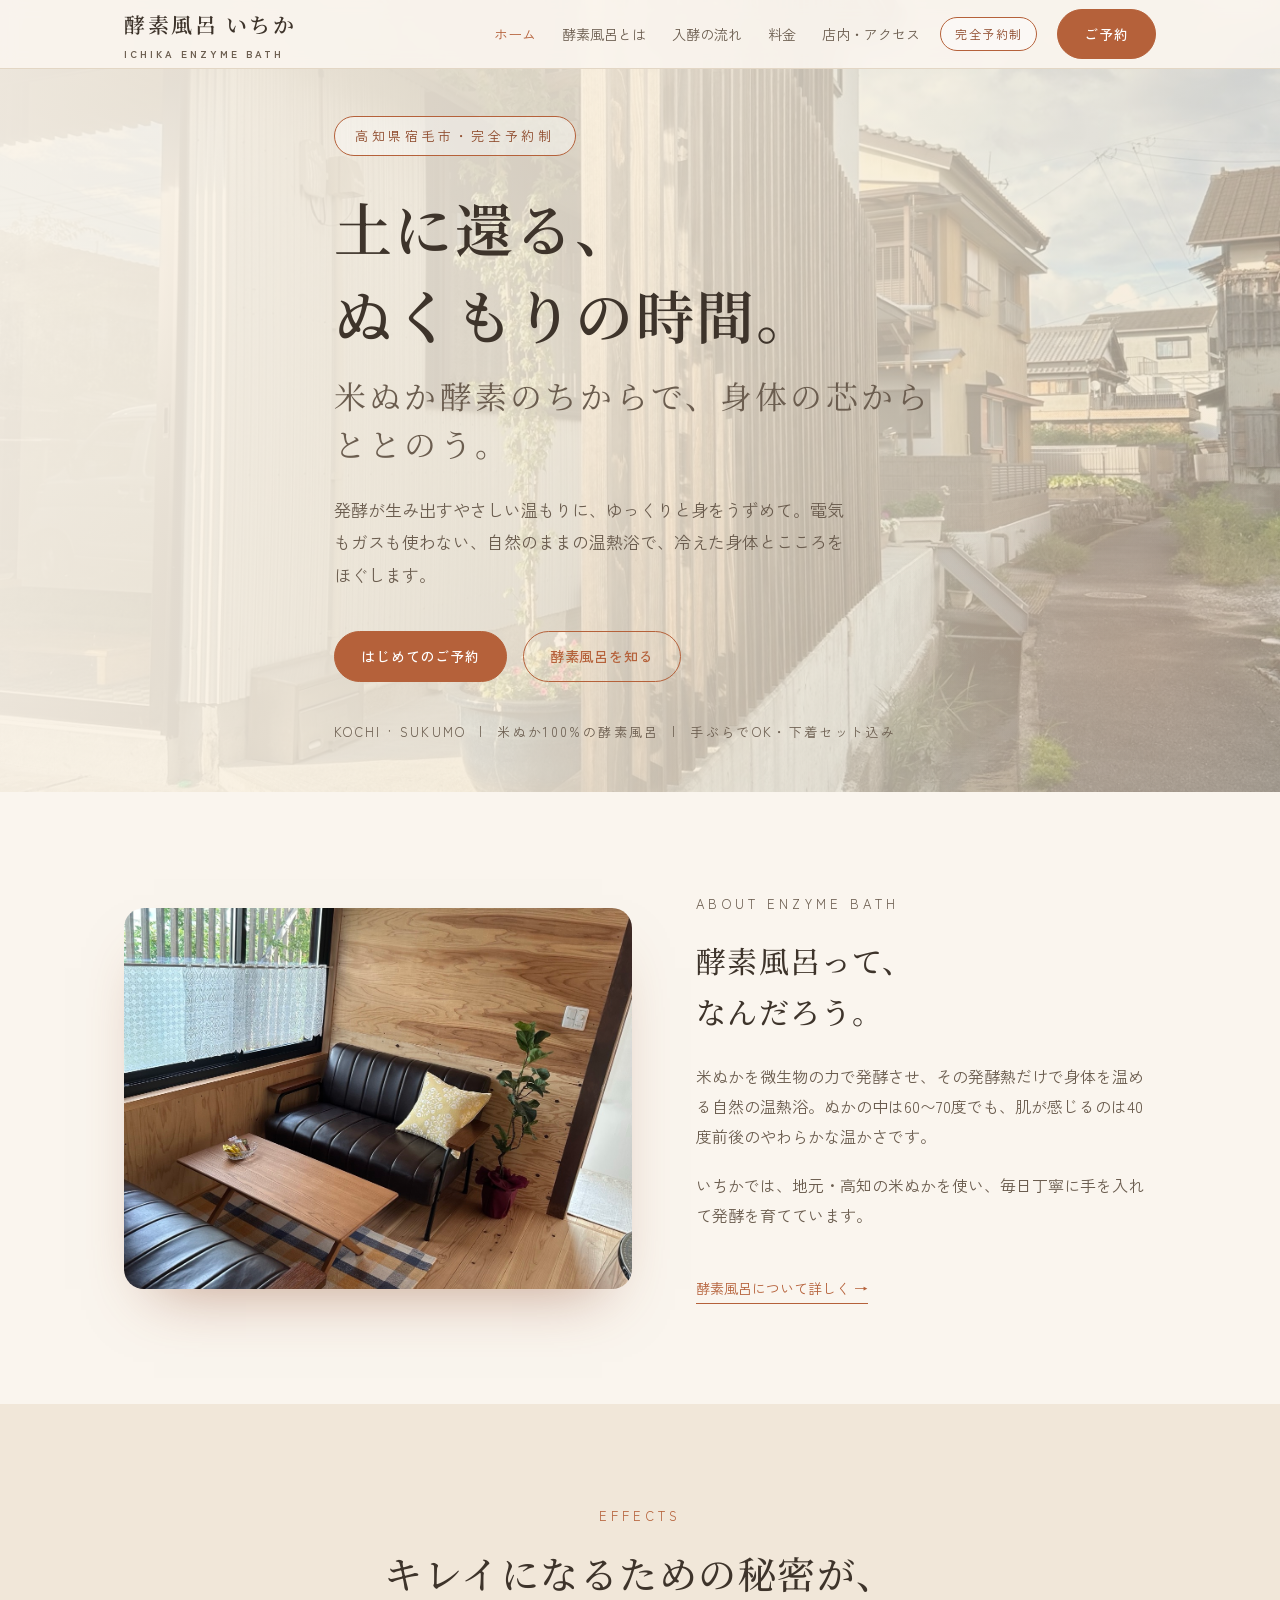
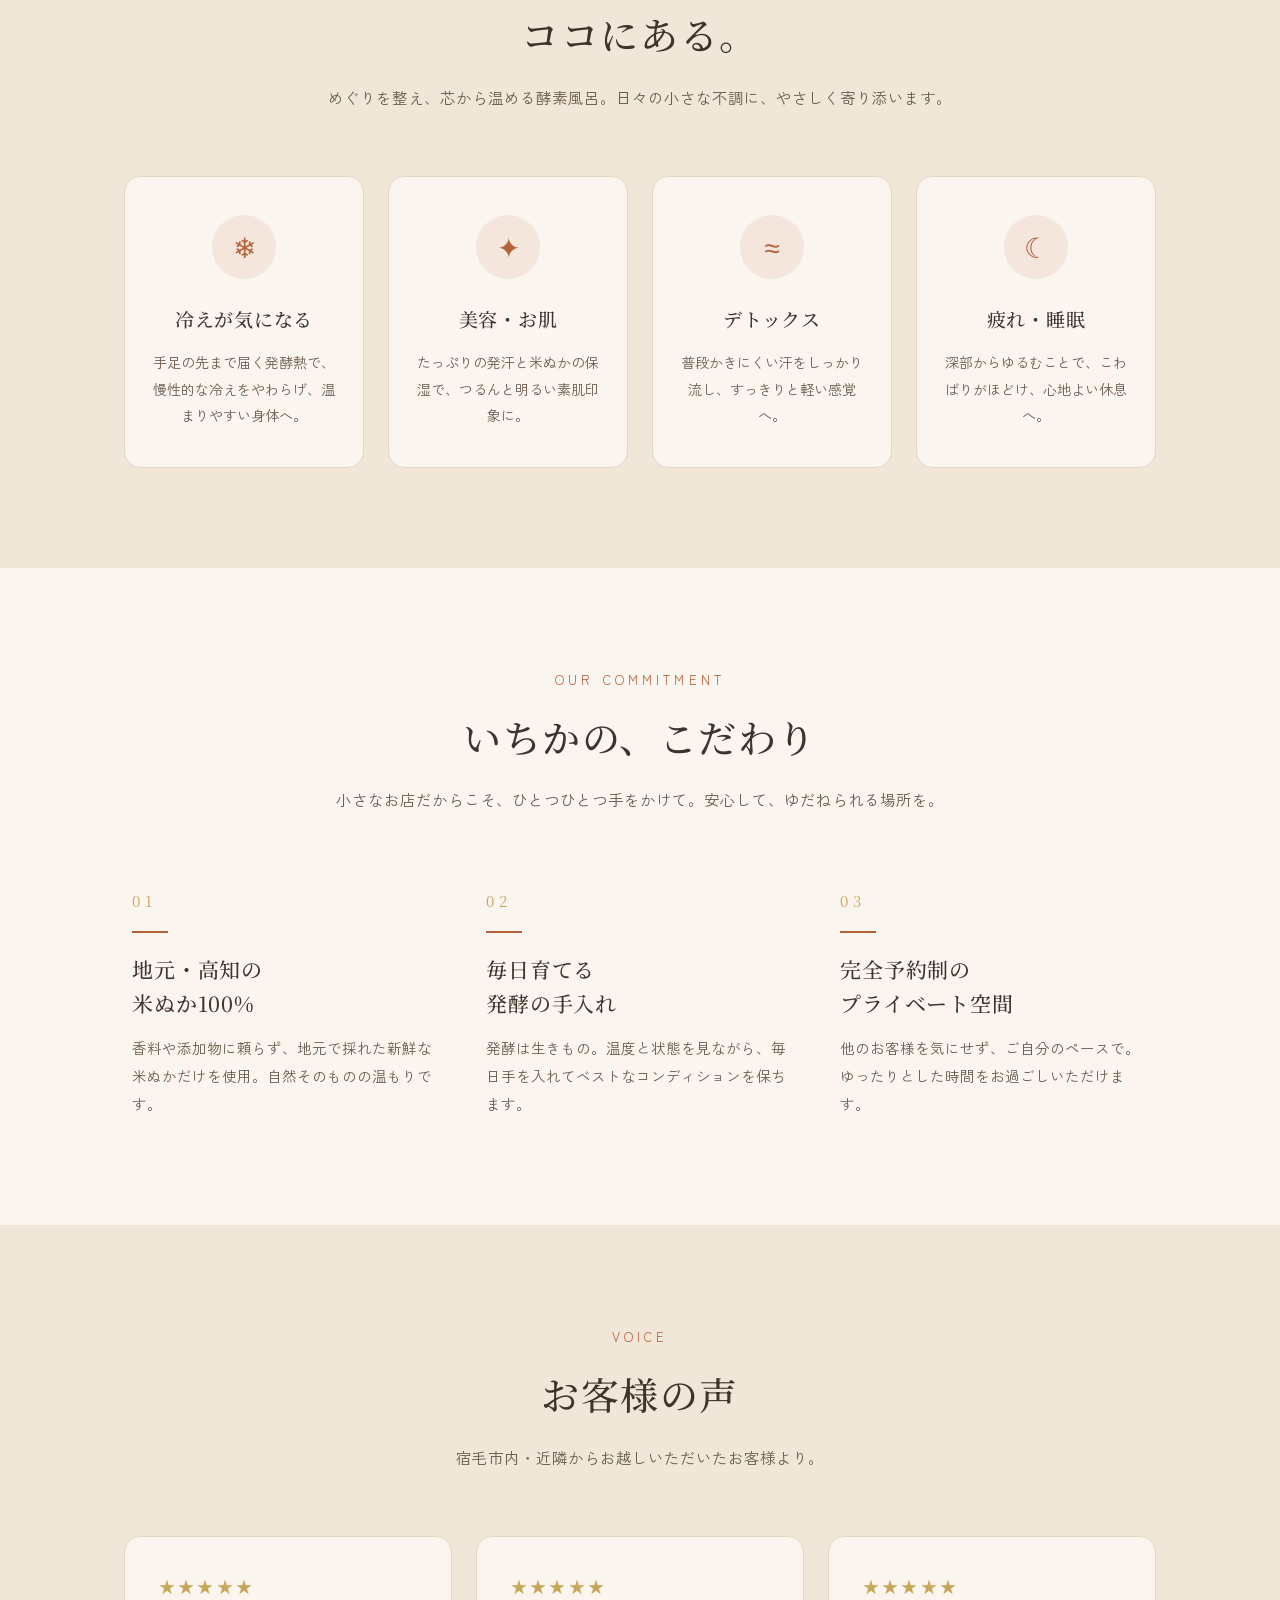
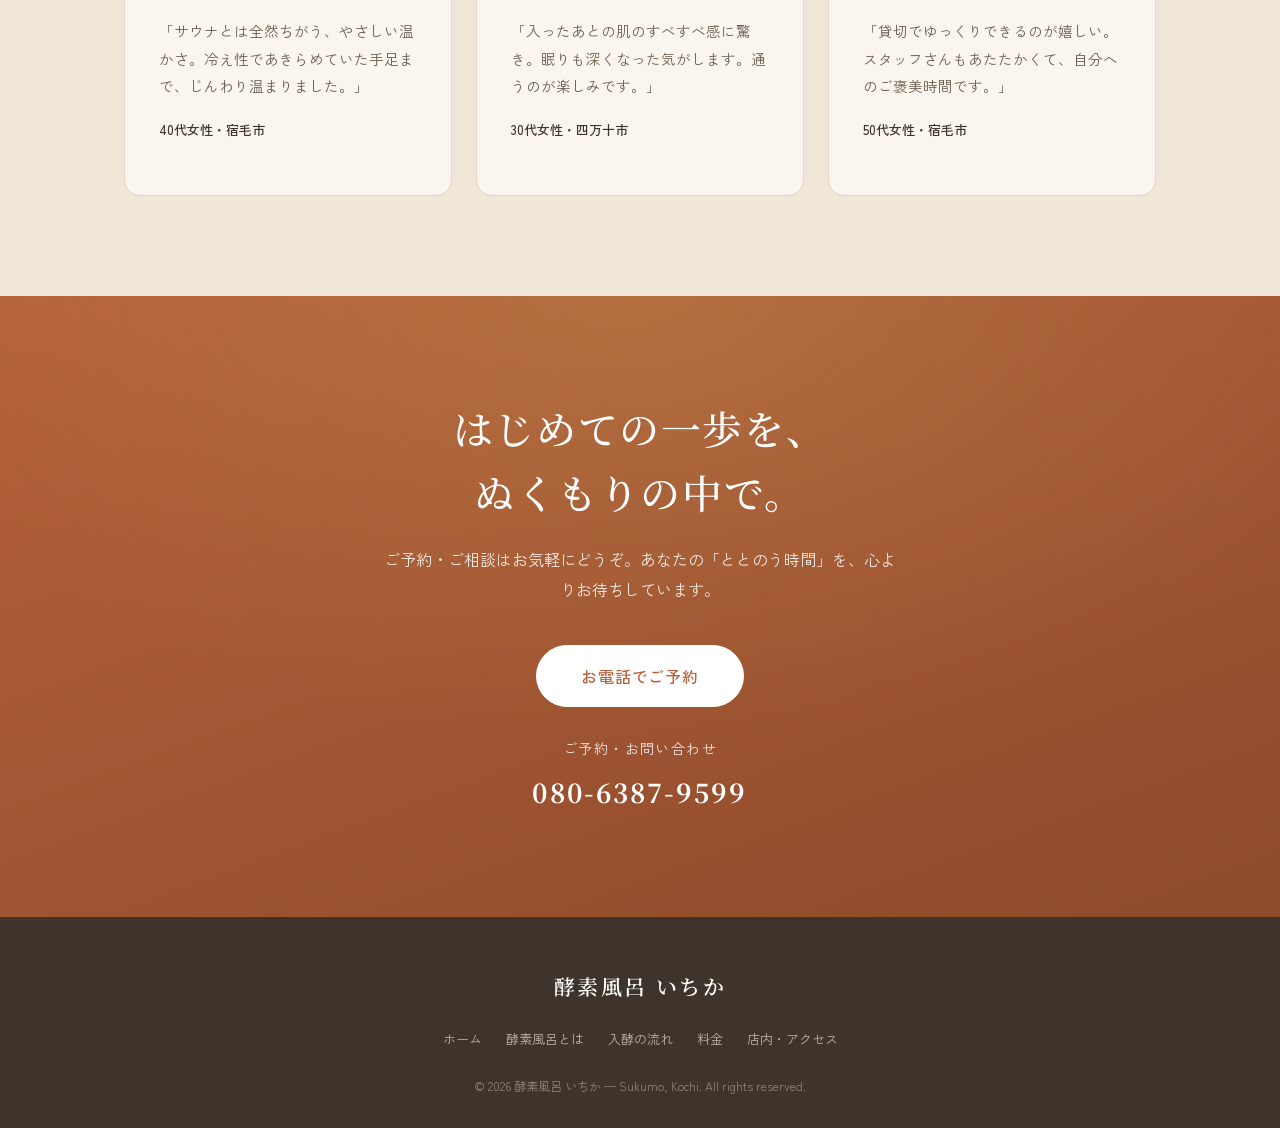
==== commit da8370fa: "Replace news page with 入酵の流れ (flow) page" ====
--- a/index.html
+++ b/index.html
@@ -30,8 +30,8 @@
     <div class="nav-right">
       <nav class="nav-links">
         <a href="index.html" class="active">ホーム</a>
-        <a href="news.html">お知らせ</a>
         <a href="about.html">酵素風呂とは</a>
+        <a href="flow.html">入酵の流れ</a>
         <a href="price.html">料金</a>
         <a href="access.html">店内・アクセス</a>
       </nav>
@@ -53,15 +53,6 @@
     <div class="place">KOCHI · SUKUMO &nbsp;|&nbsp; 米ぬか100%の酵素風呂 &nbsp;|&nbsp; 手ぶらでOK・下着セット込み</div>
   </div>
 </section>
-
-<div class="news-strip">
-  <div class="wrap in">
-    <span class="tag">お知らせ</span>
-    <time datetime="2026-07-08">2026.07.08</time>
-    <span>ホームページを公開しました。</span>
-    <a href="news.html" class="news-more">お知らせ一覧 →</a>
-  </div>
-</div>
 
 <section class="block about">
   <div class="wrap">
@@ -132,8 +123,8 @@
     <div class="logo">酵素風呂 いちか</div>
     <div class="fnav">
       <a href="index.html">ホーム</a>
-      <a href="news.html">お知らせ</a>
       <a href="about.html">酵素風呂とは</a>
+      <a href="flow.html">入酵の流れ</a>
       <a href="price.html">料金</a>
       <a href="access.html">店内・アクセス</a>
     </div>
--- a/style.css
+++ b/style.css
@@ -63,22 +63,13 @@
 .hero .place{margin-top:38px;font-size:13px;letter-spacing:.18em;color:var(--brown-soft)}
 
 /* page head (subpages) */
-.page-head{padding:150px 0 66px;background:var(--cream-2);text-align:center}
+.page-head{padding:150px 0 66px;text-align:center;
+  background:
+    linear-gradient(100deg, rgba(250,243,232,.95) 0%, rgba(248,238,222,.85) 45%, rgba(240,222,196,.6) 100%),
+    url(images/exterior.jpg) center/cover no-repeat}
 .page-head .en{font-size:12px;letter-spacing:.32em;color:var(--clay);margin-bottom:10px}
 .page-head h1{font-size:clamp(28px,5vw,42px);font-weight:600;line-height:1.5}
 .page-head p{margin-top:14px;font-size:14.5px;color:var(--brown-soft)}
-
-/* news */
-.news-strip{background:var(--cream);border-bottom:1px solid var(--line);padding:16px 0}
-.news-strip .in{display:flex;gap:16px;align-items:baseline;font-size:14px;flex-wrap:wrap}
-.news-strip .tag{color:#fff;background:var(--clay);border-radius:999px;font-size:11px;padding:3px 12px;white-space:nowrap}
-.news-strip time{color:var(--clay);font-size:13px;font-weight:500;white-space:nowrap}
-.news-strip a.news-more{color:var(--clay);font-size:13px;margin-left:auto;white-space:nowrap}
-.news-list{max-width:760px;margin:0 auto}
-.news-item{display:flex;gap:24px;padding:24px 6px;border-bottom:1px solid var(--line);align-items:baseline}
-.news-item:first-child{border-top:1px solid var(--line)}
-.news-item time{font-size:13px;color:var(--clay);white-space:nowrap;font-weight:500}
-.news-item p{font-size:15px;color:var(--brown-soft)}
 
 /* section base */
 section.block{padding:100px 0}
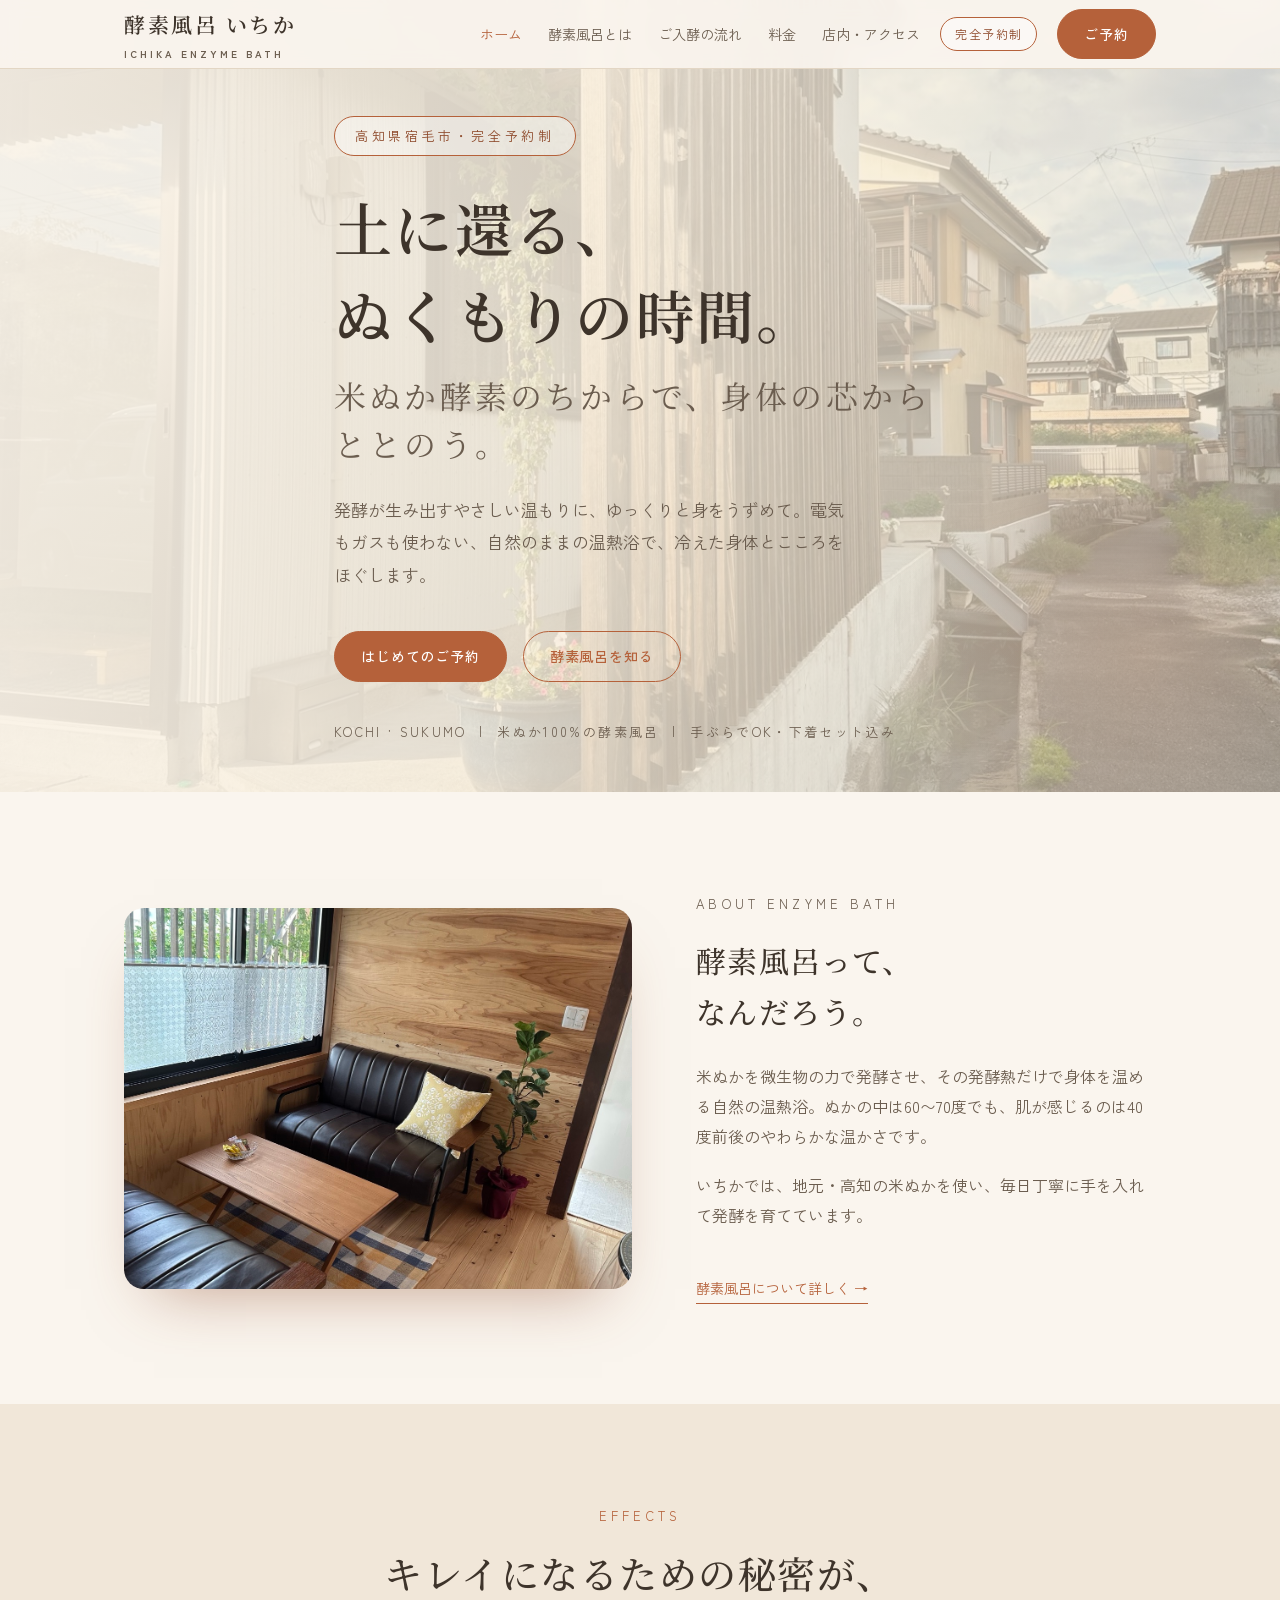
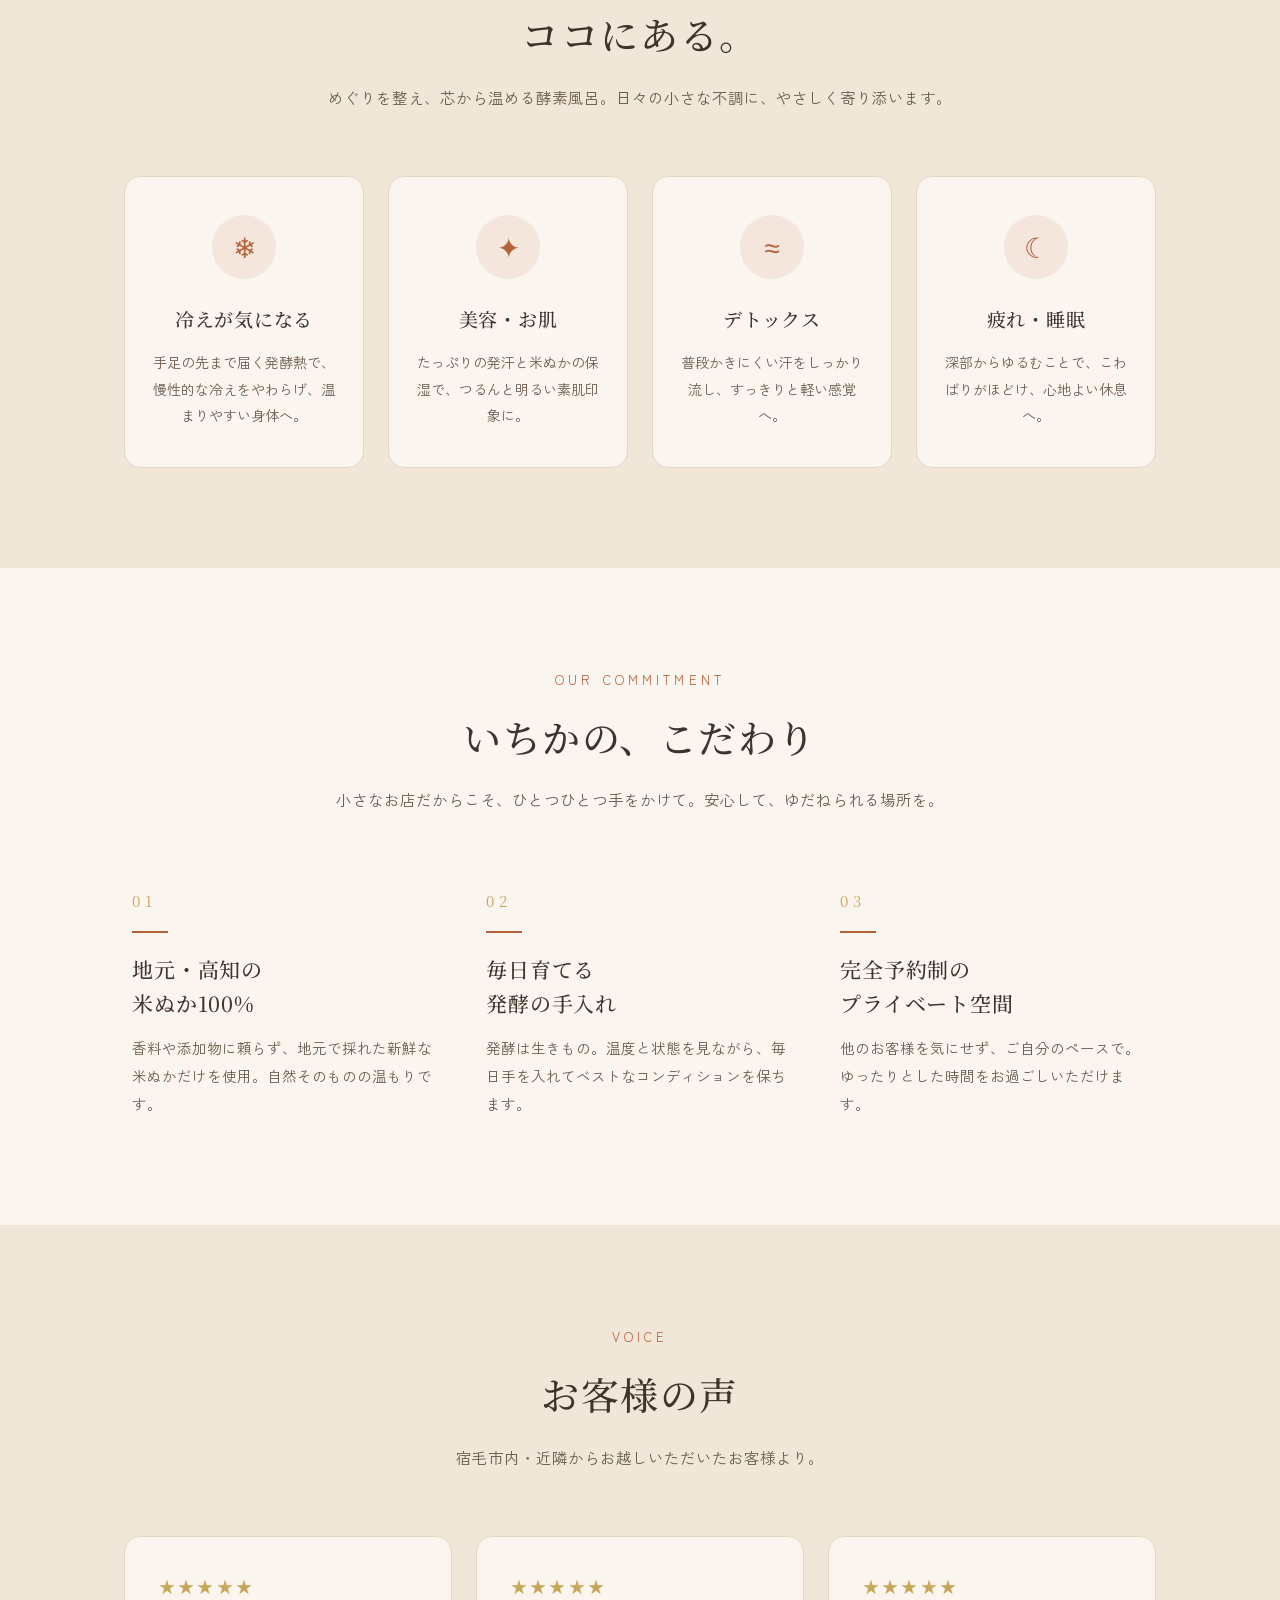
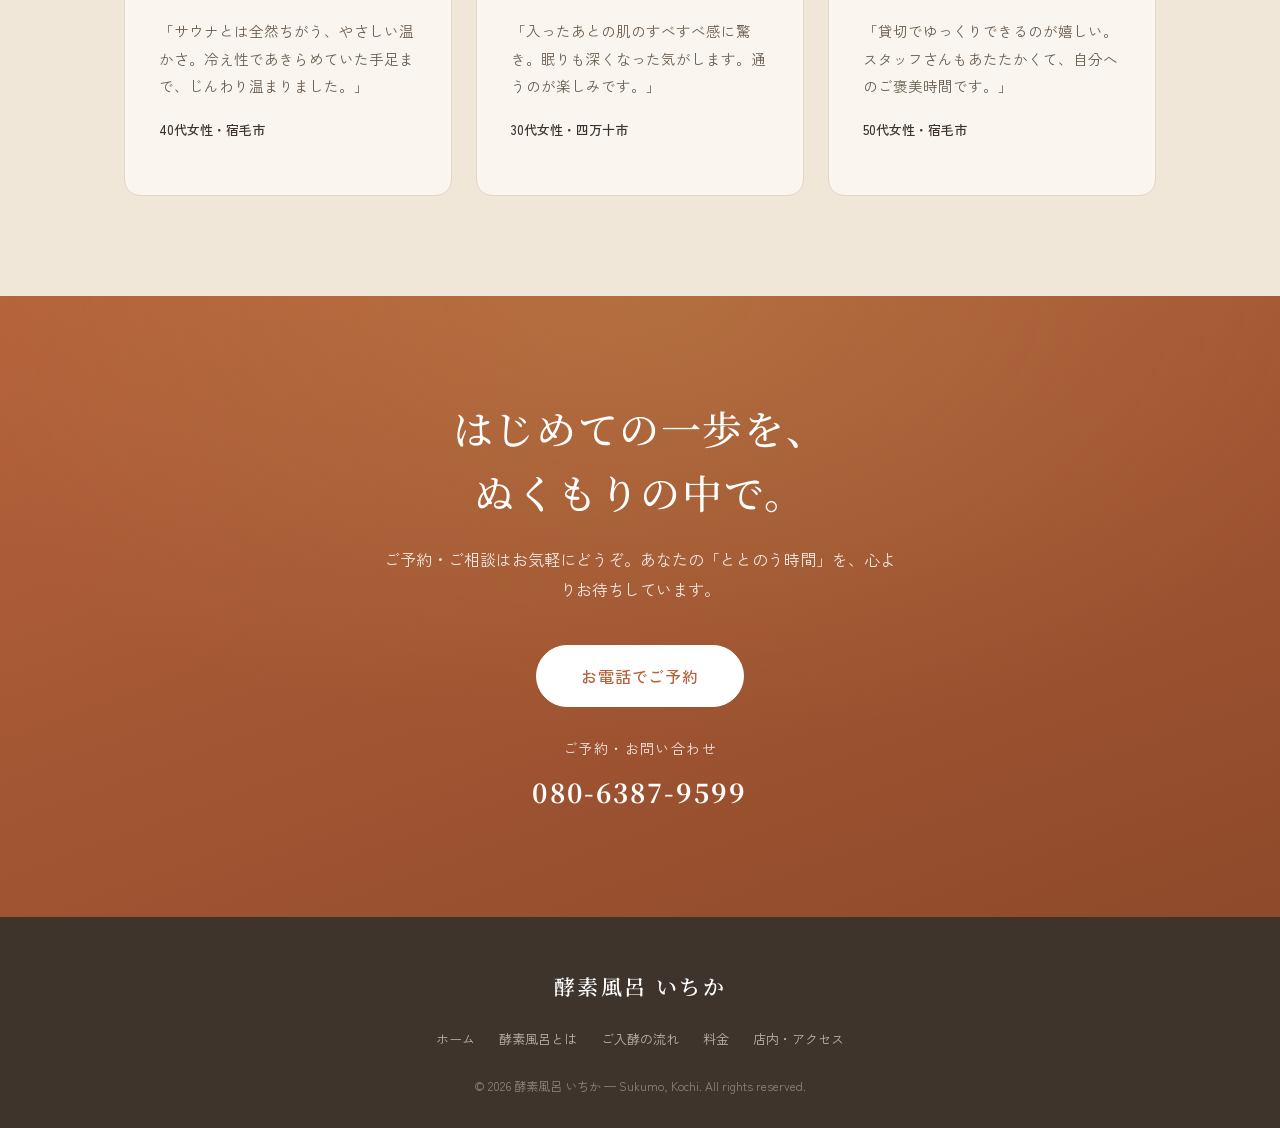
==== commit d9fcc9c2: "Rename to ご入酵の流れ, drop reservation step (5 steps)" ====
--- a/index.html
+++ b/index.html
@@ -31,7 +31,7 @@
       <nav class="nav-links">
         <a href="index.html" class="active">ホーム</a>
         <a href="about.html">酵素風呂とは</a>
-        <a href="flow.html">入酵の流れ</a>
+        <a href="flow.html">ご入酵の流れ</a>
         <a href="price.html">料金</a>
         <a href="access.html">店内・アクセス</a>
       </nav>
@@ -124,7 +124,7 @@
     <div class="fnav">
       <a href="index.html">ホーム</a>
       <a href="about.html">酵素風呂とは</a>
-      <a href="flow.html">入酵の流れ</a>
+      <a href="flow.html">ご入酵の流れ</a>
       <a href="price.html">料金</a>
       <a href="access.html">店内・アクセス</a>
     </div>
